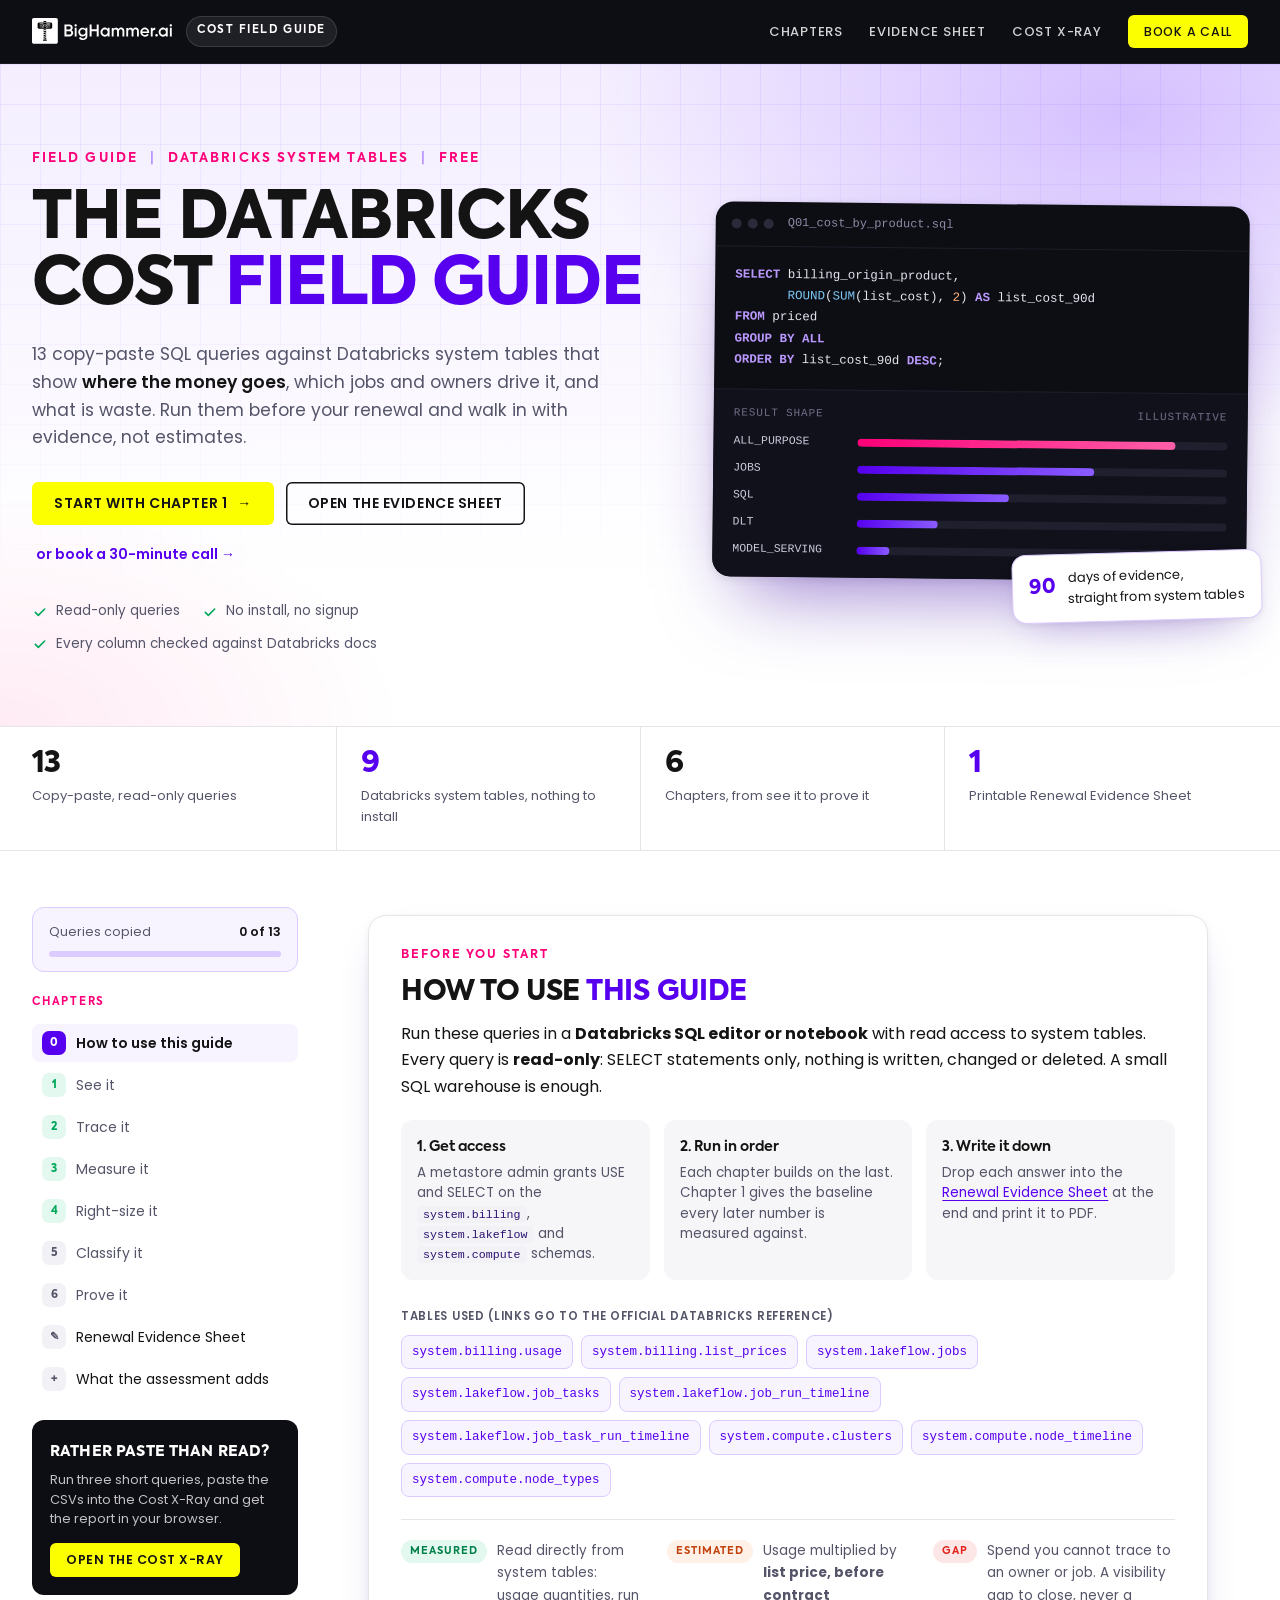
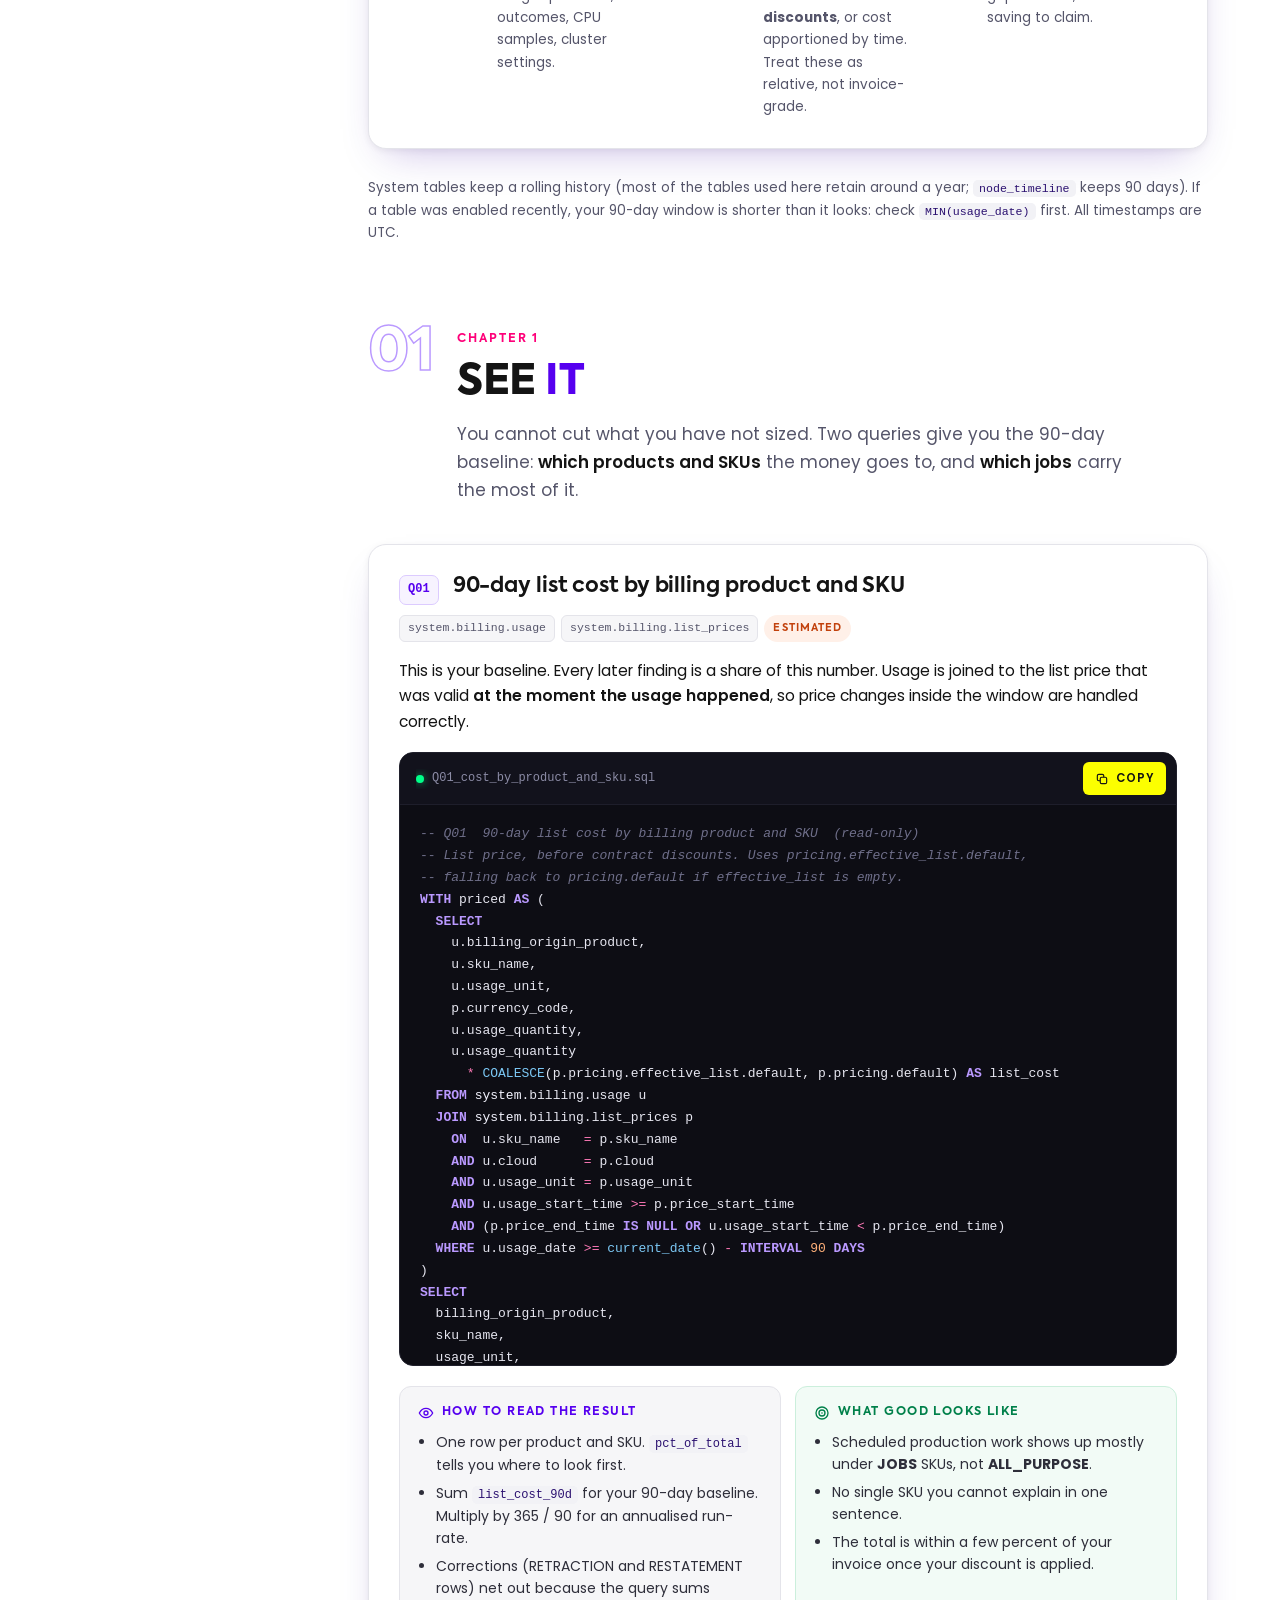
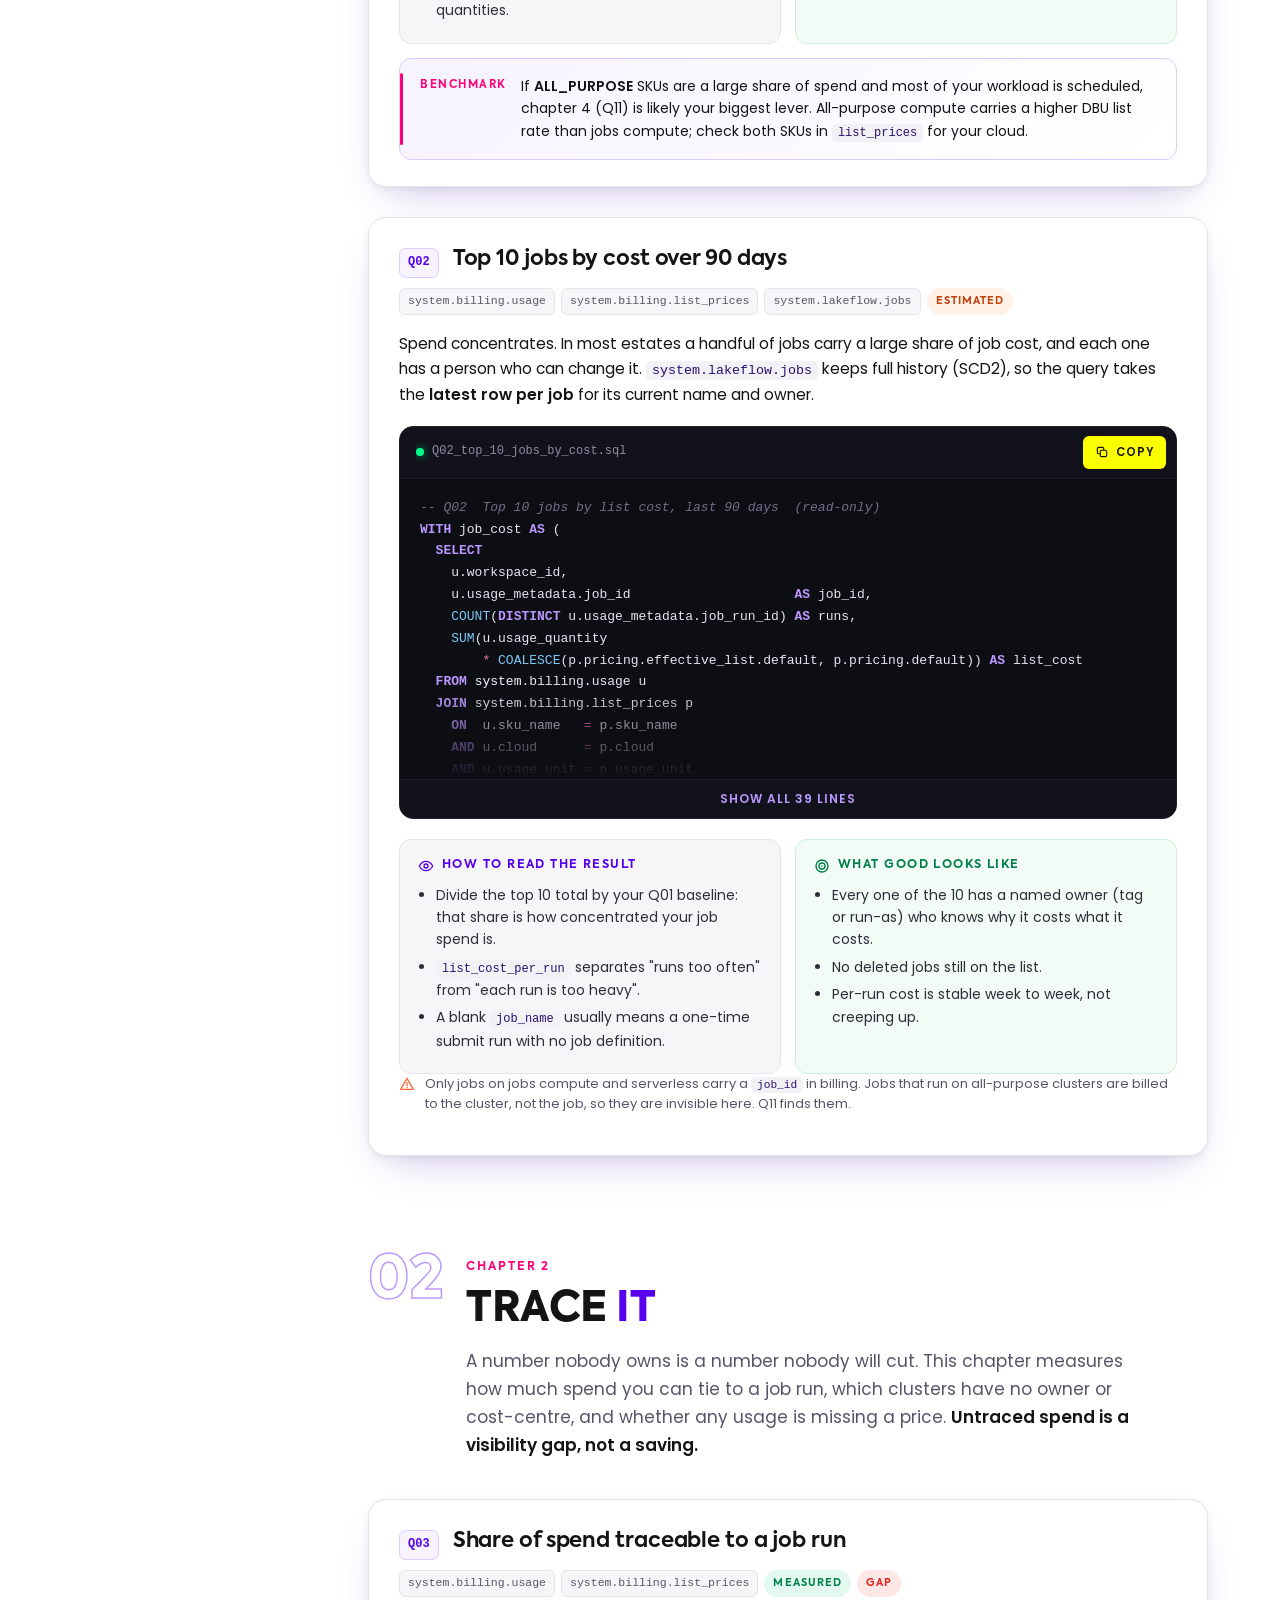
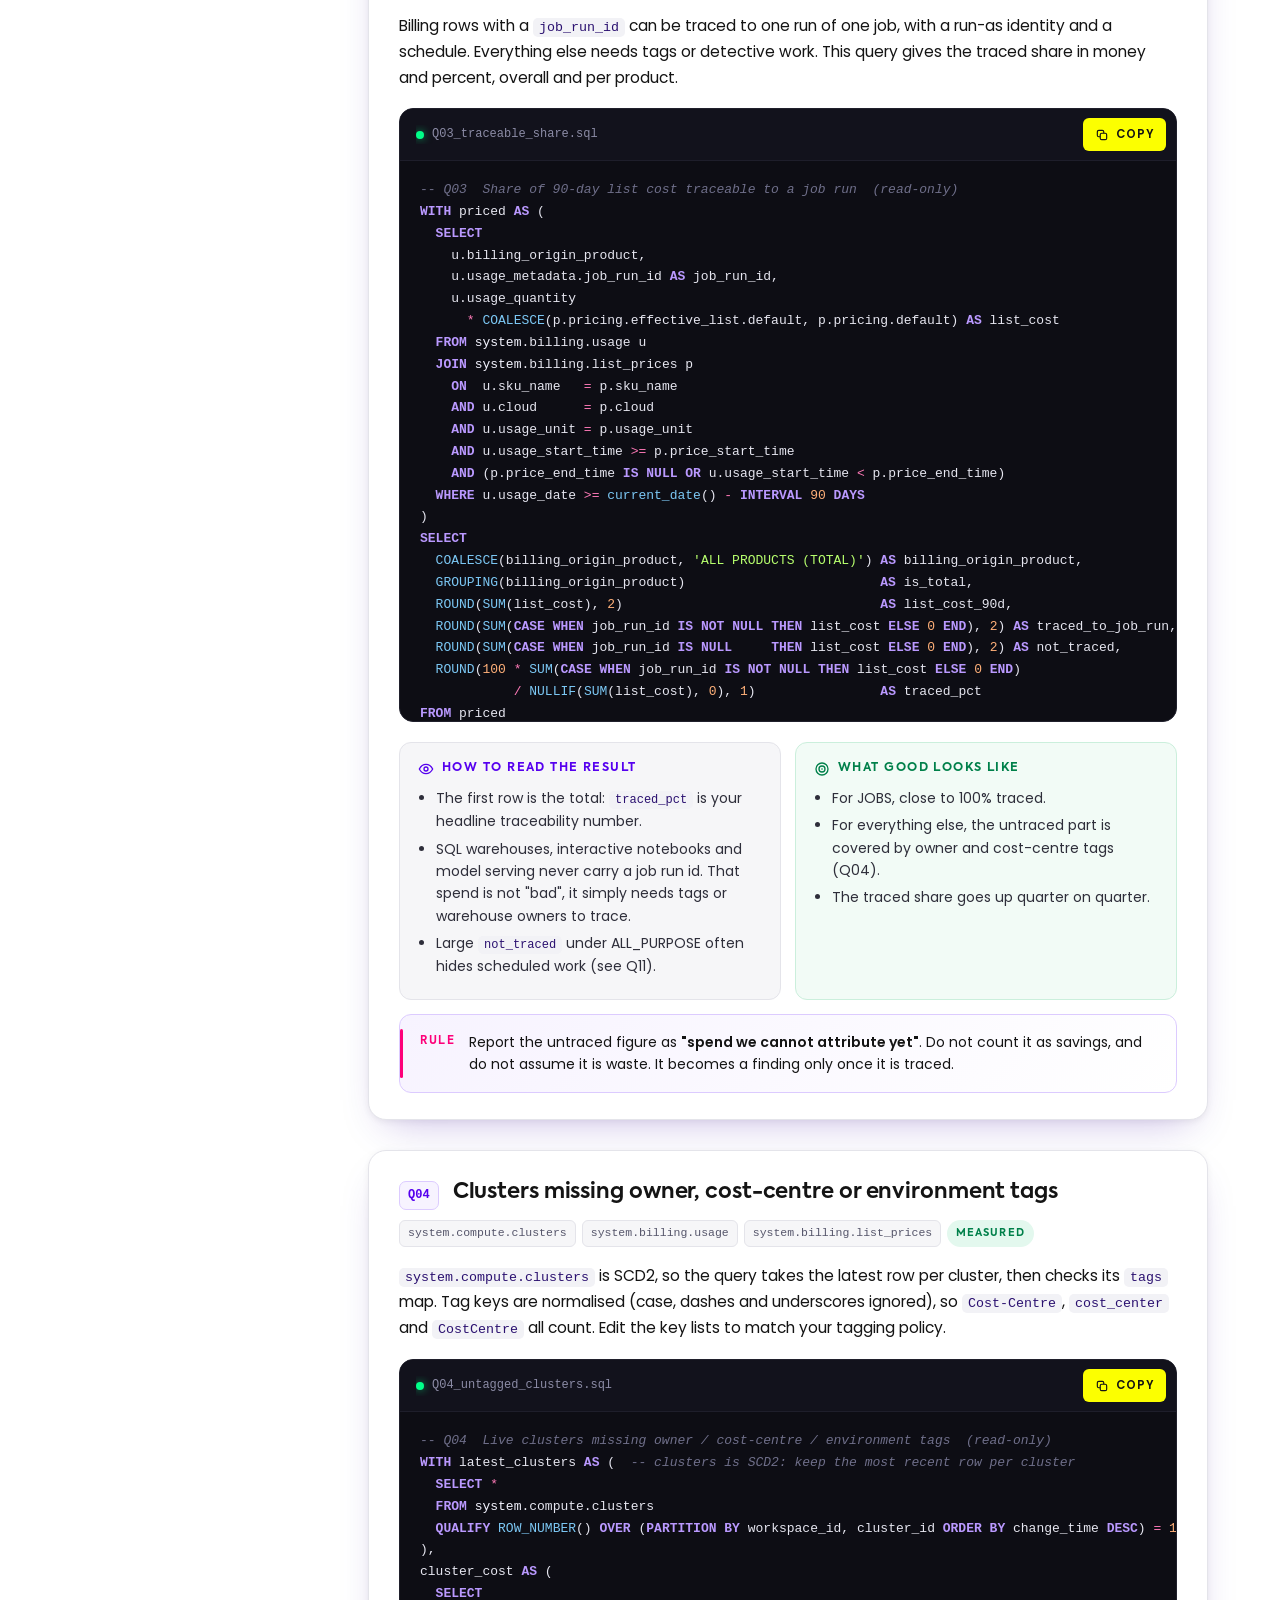
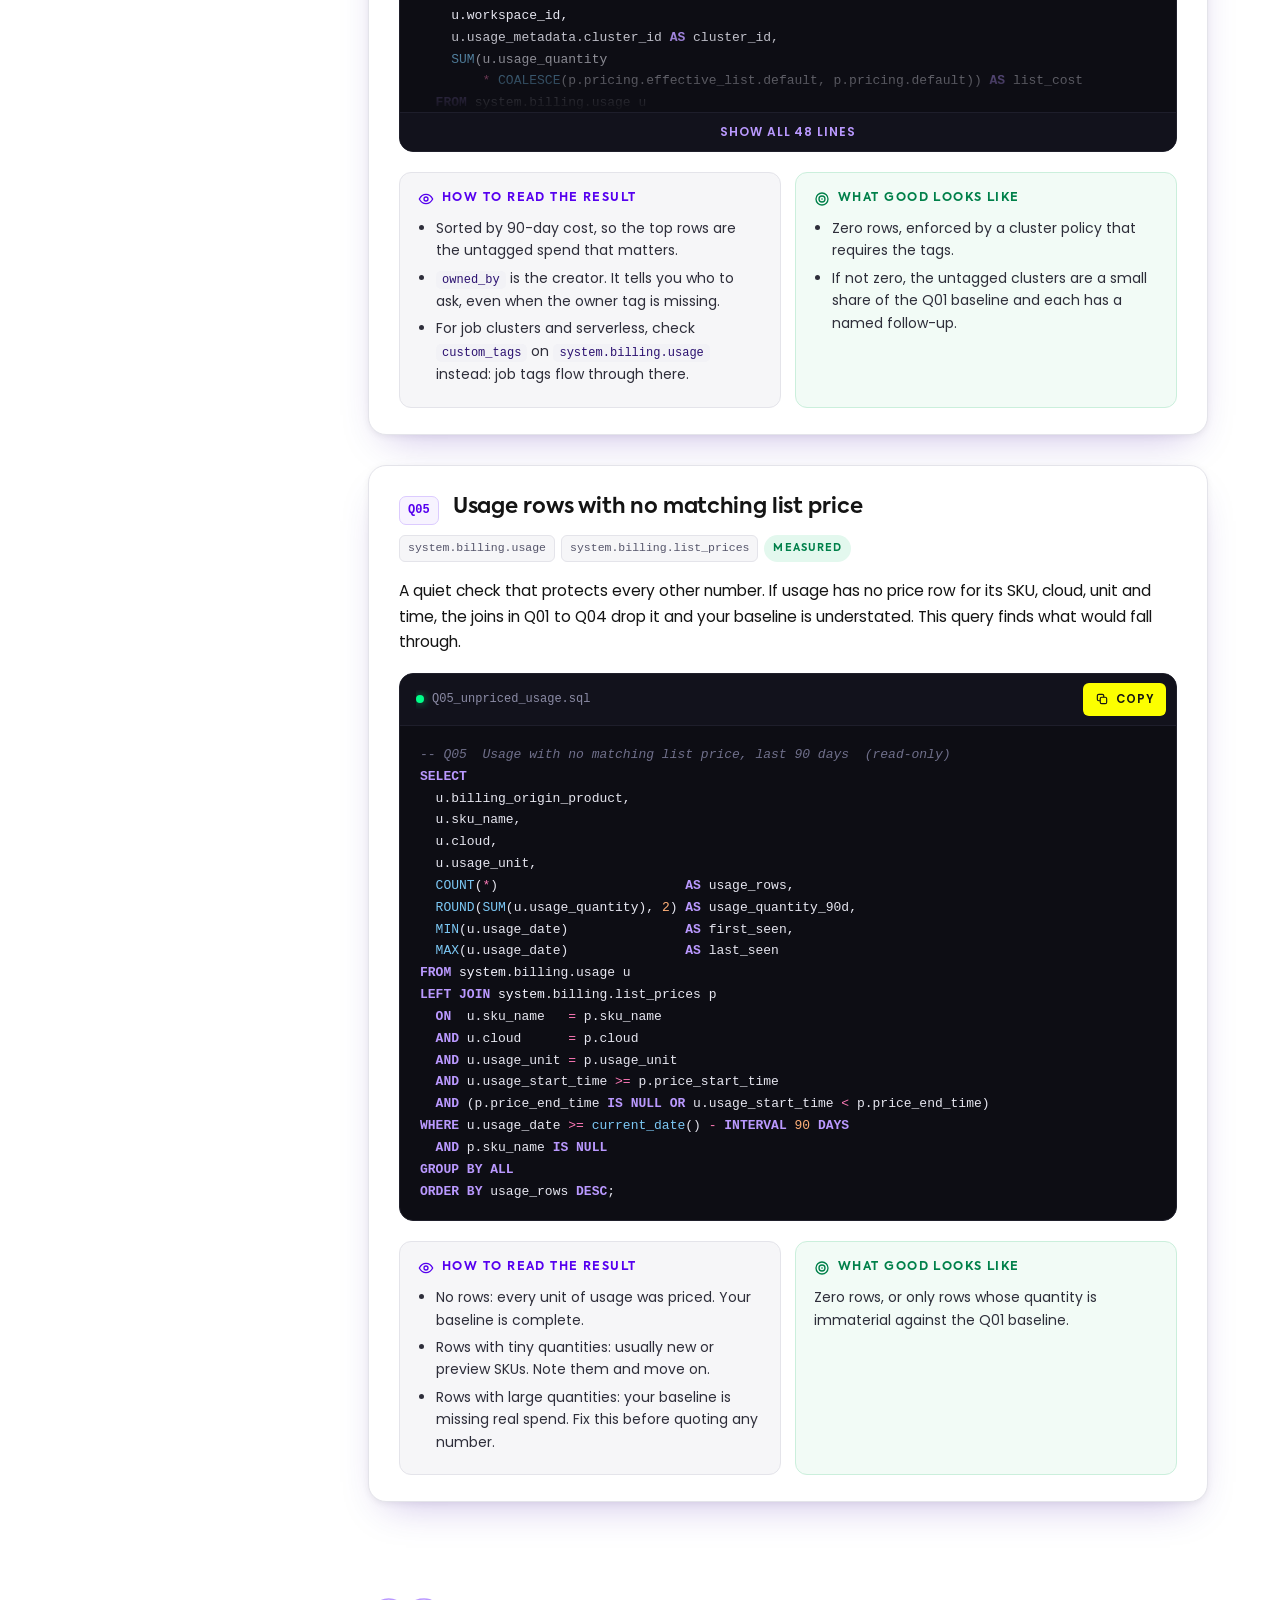
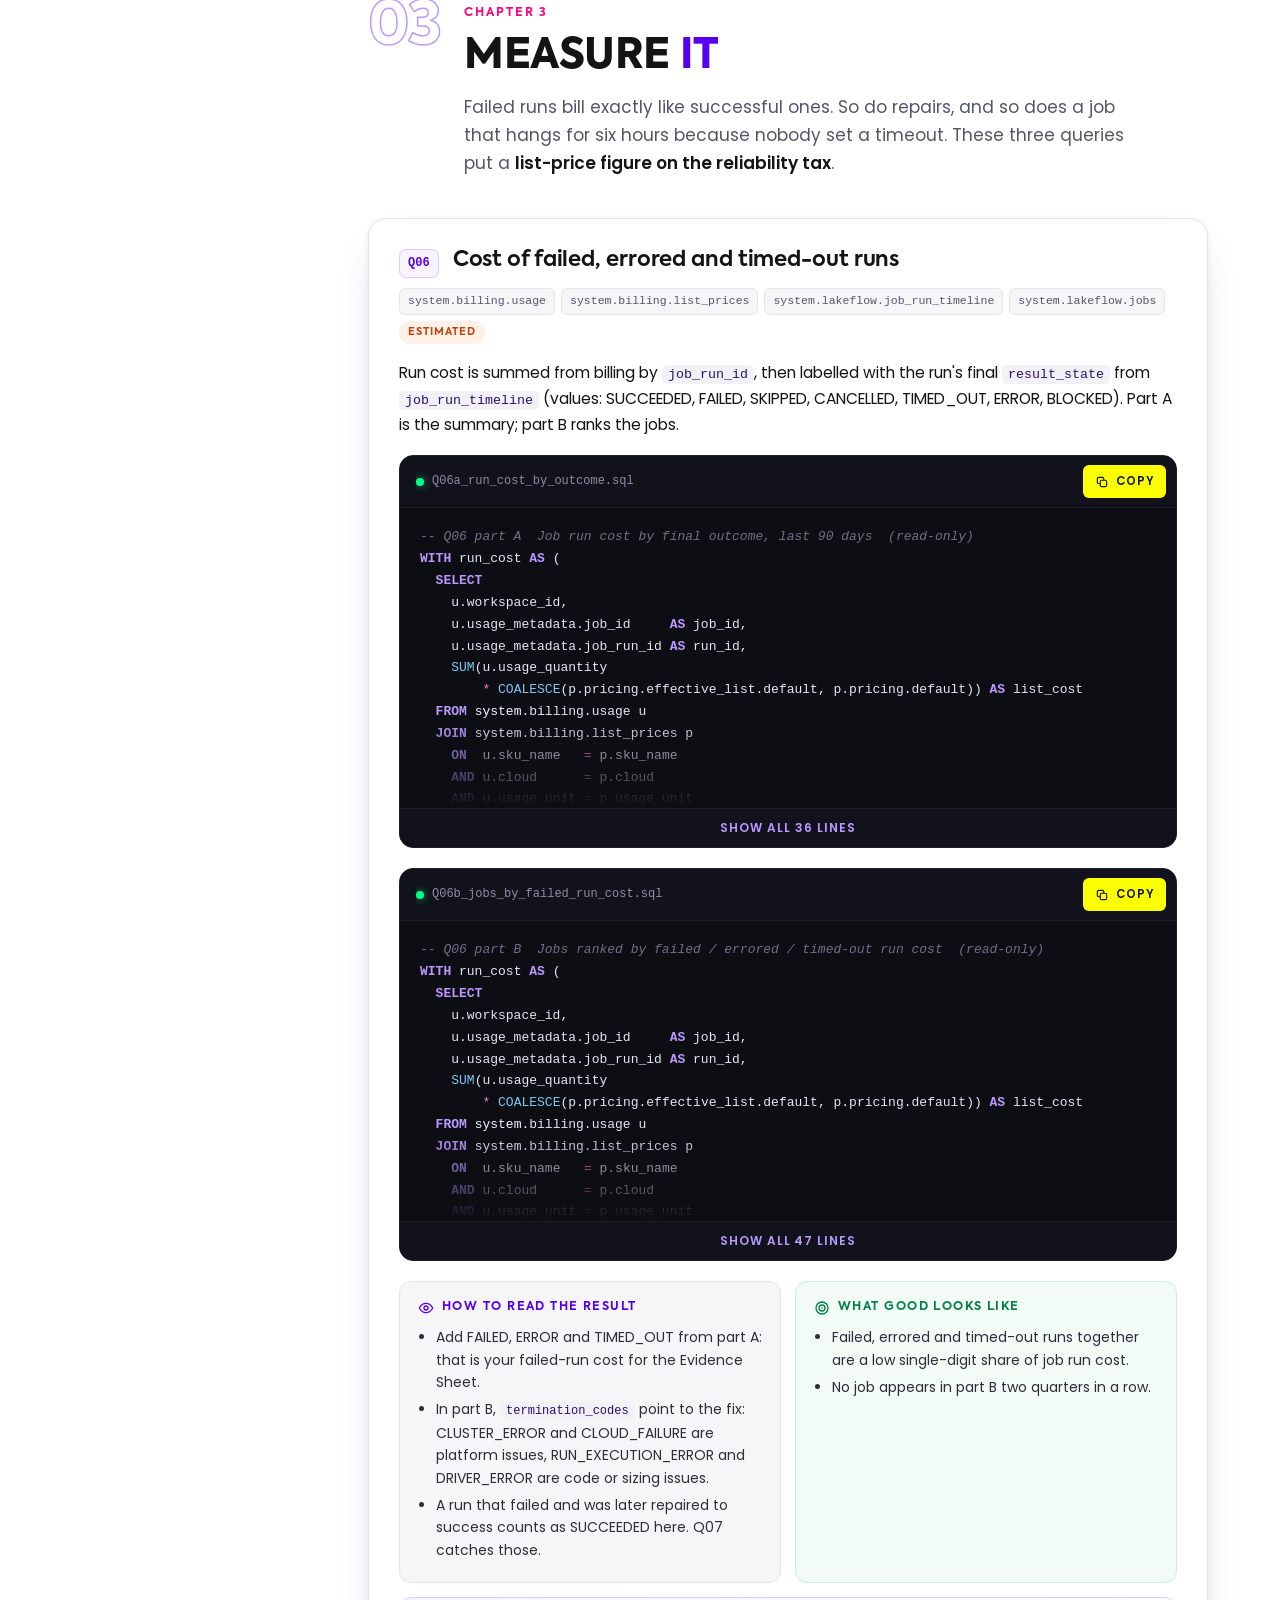
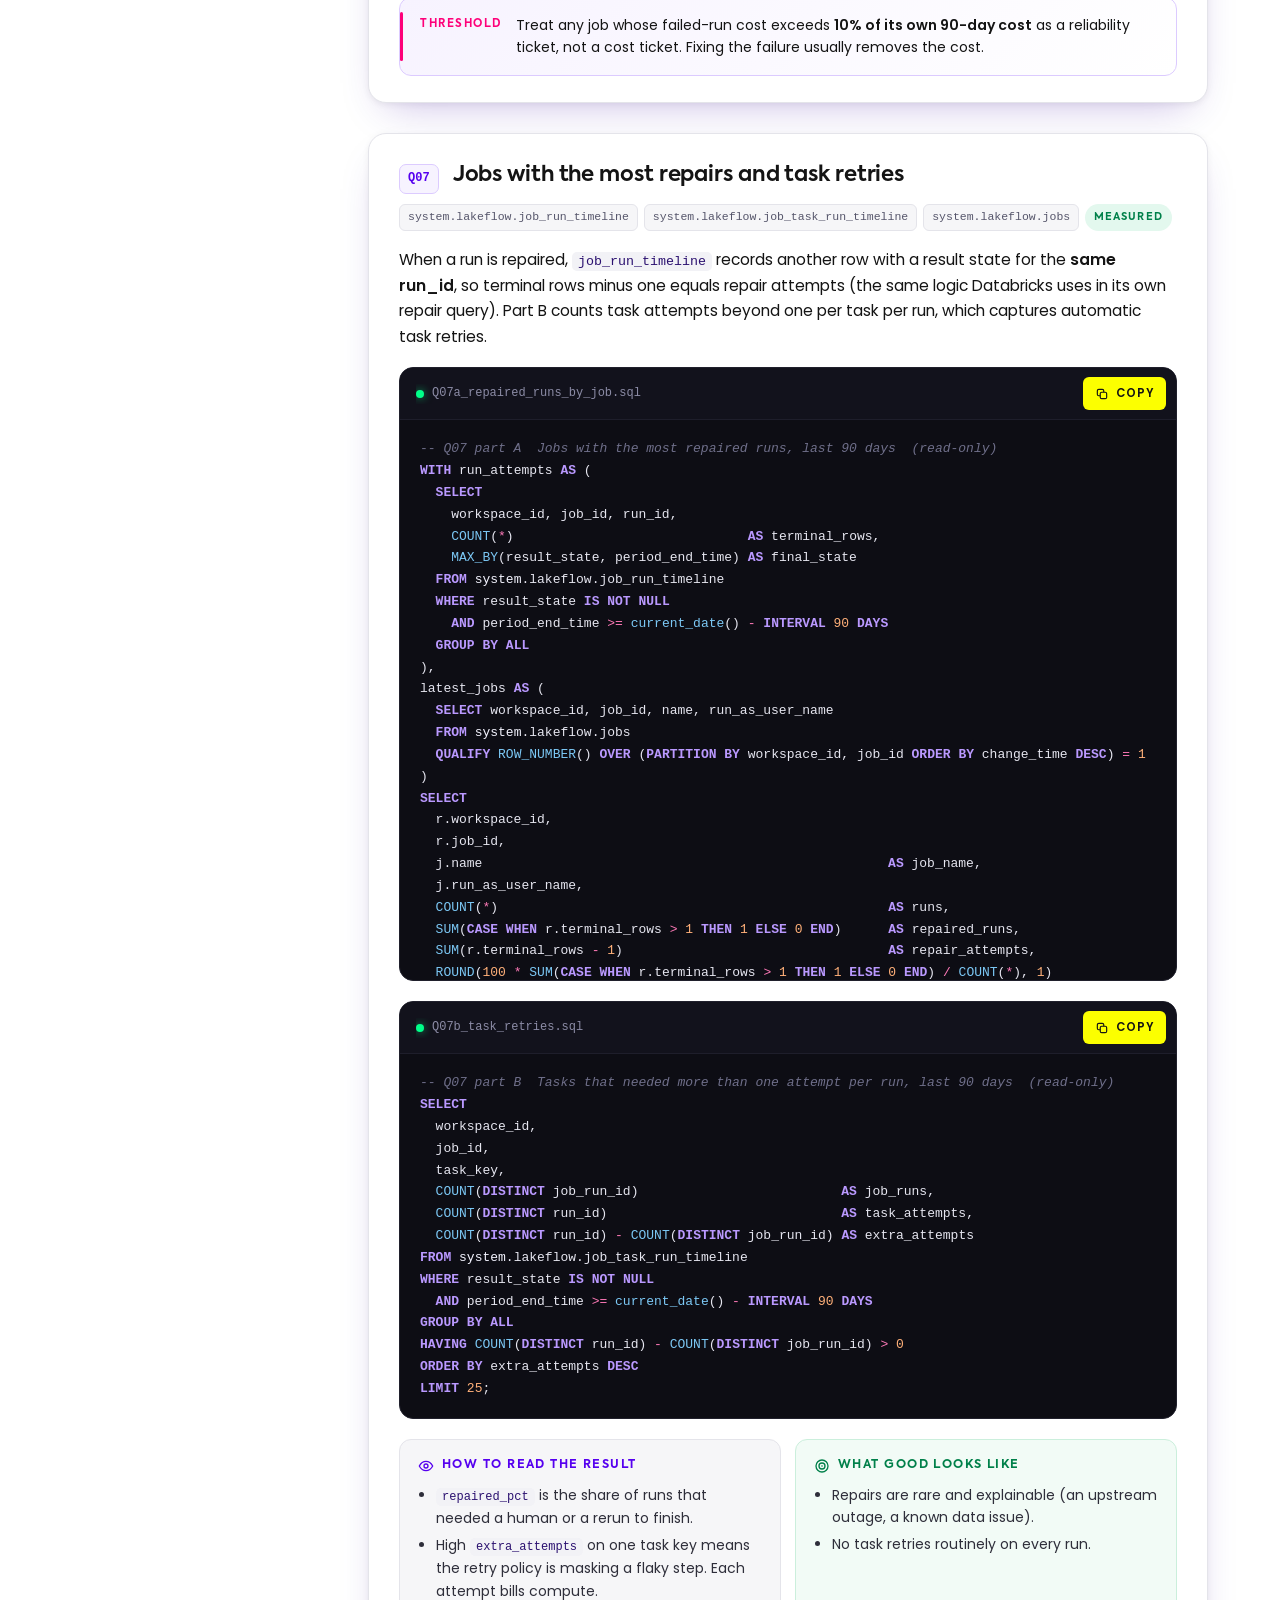
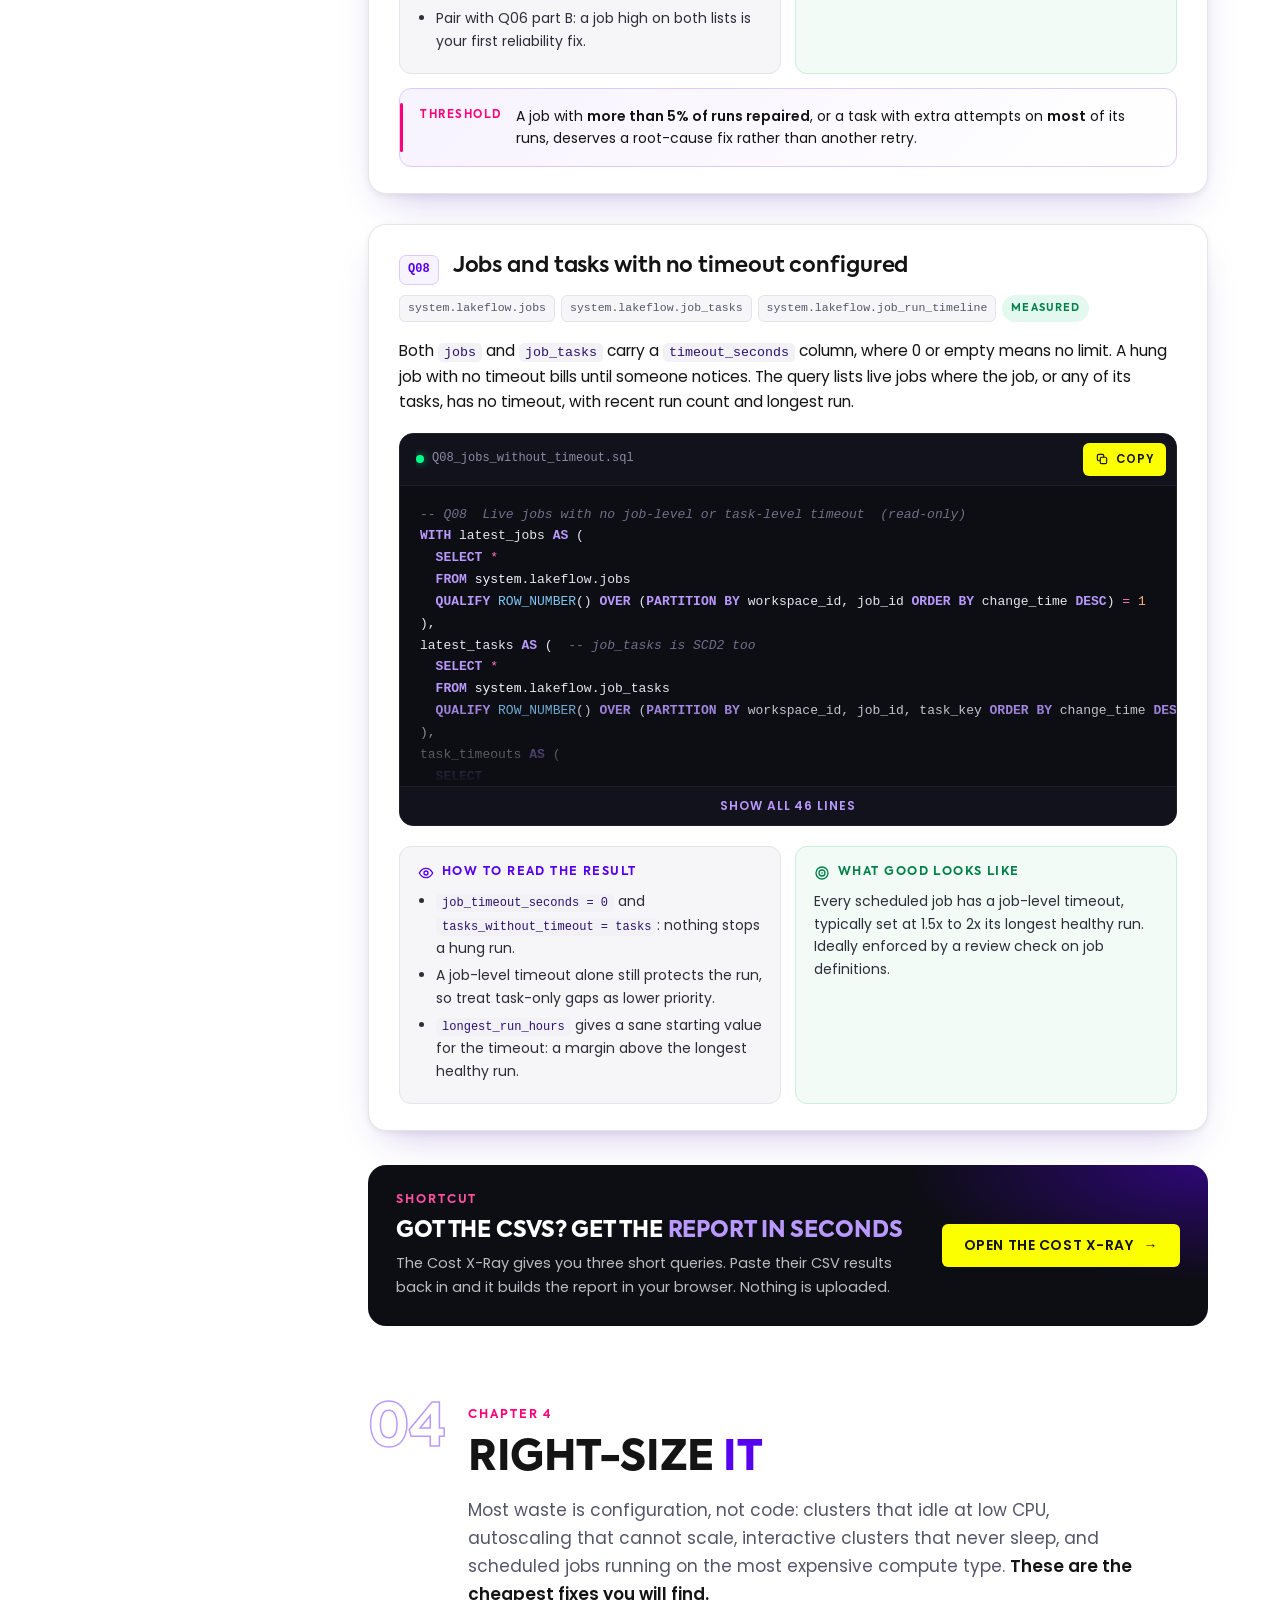
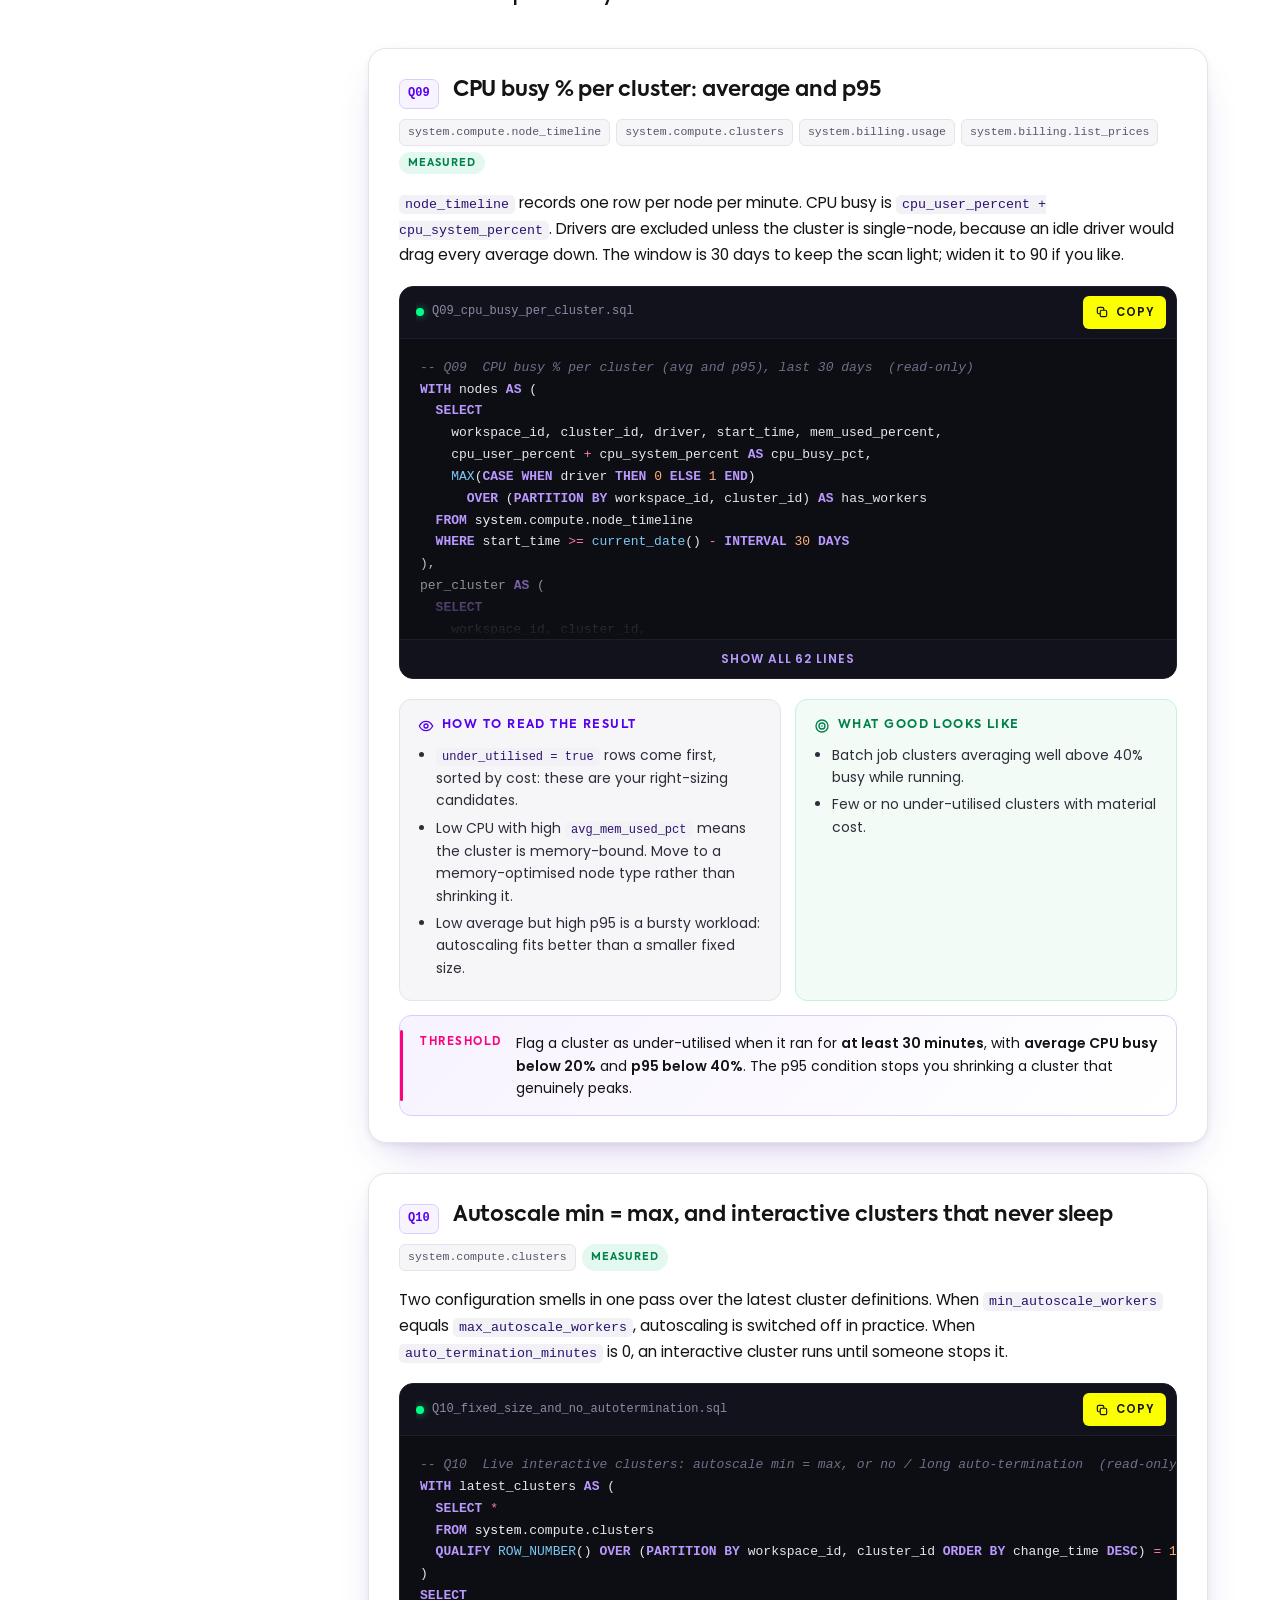
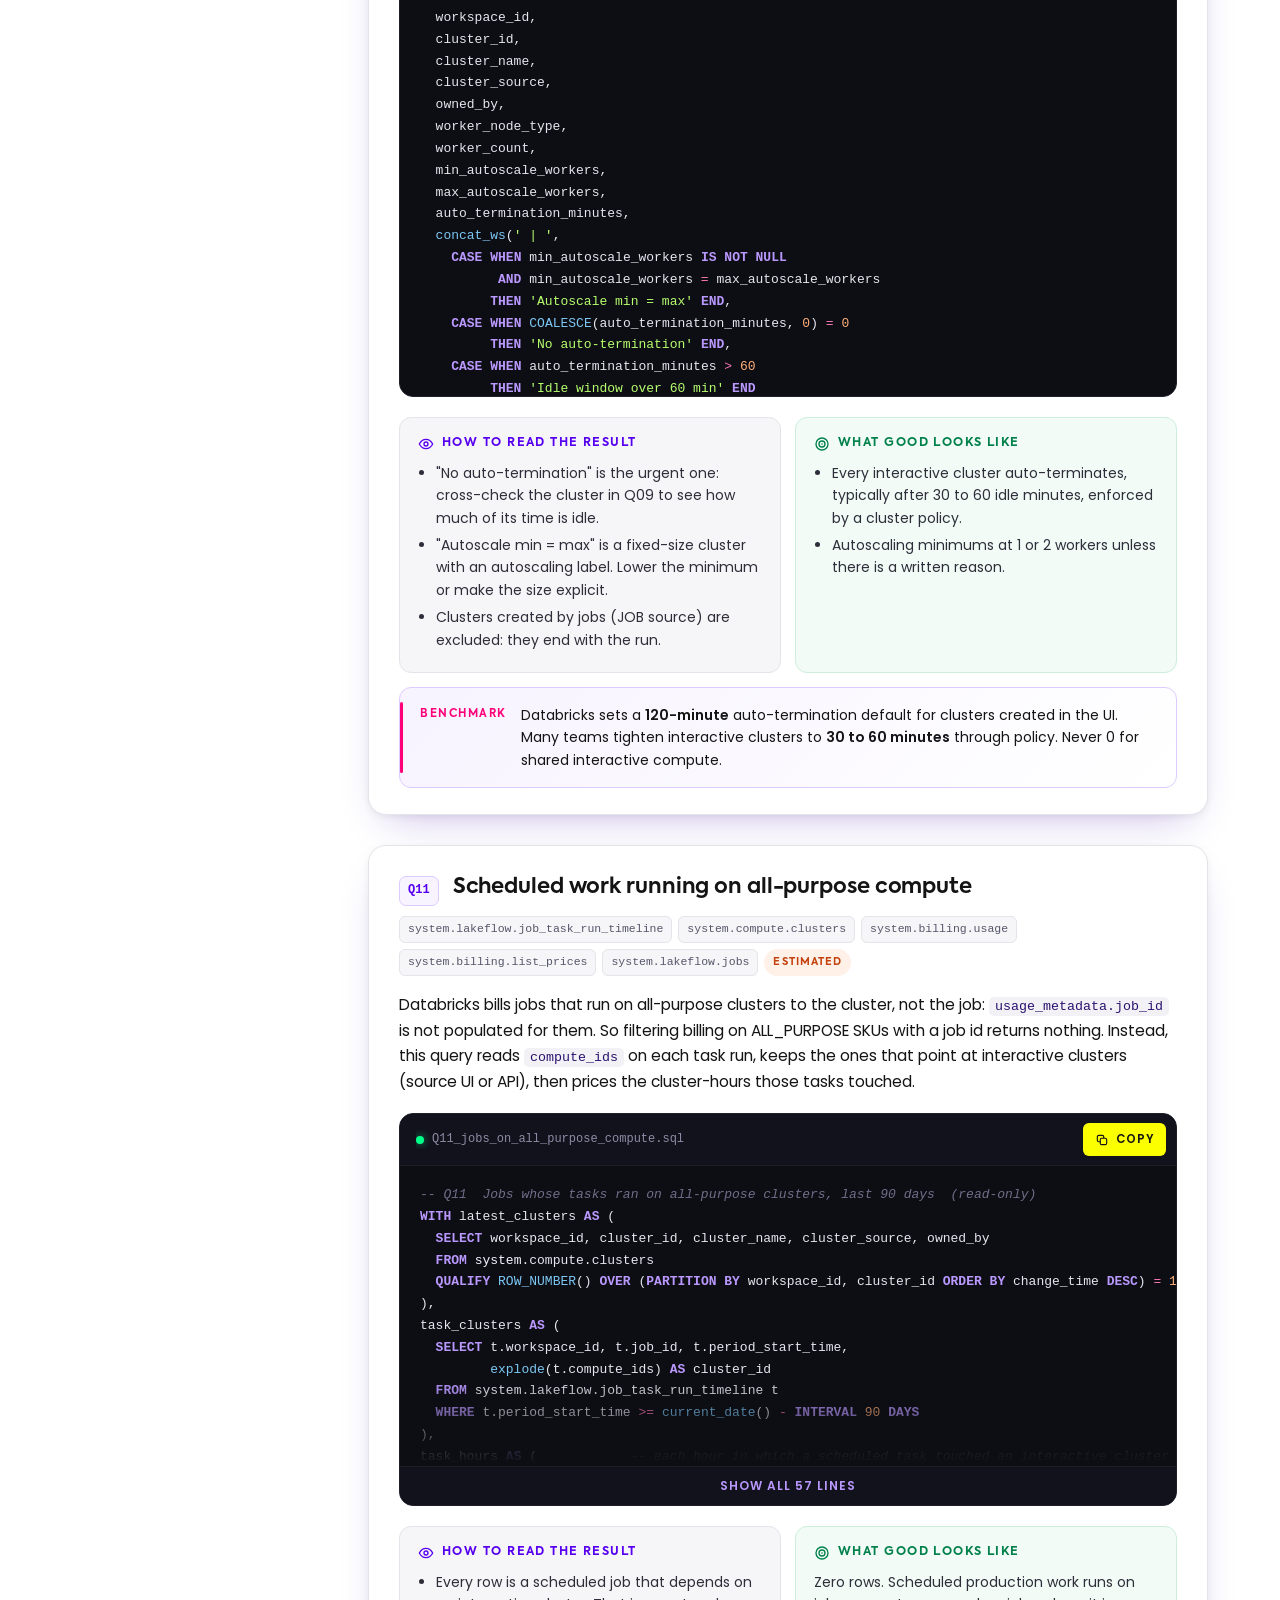
==== index.html @ bcd91b51 "The Databricks Cost Field Guide: initial release Co-Authored-By: Claude Opus 5.5 <noreply@anthropic." ====
<!doctype html>
<html lang="en-GB">
<head>
<meta charset="utf-8">
<meta name="viewport" content="width=device-width, initial-scale=1">
<title>The Databricks Cost Field Guide | Copy-paste system table SQL | BigHammer.ai</title>
<meta name="description" content="13 read-only SQL queries against Databricks system tables to see, trace, measure, right-size, classify and prove your Databricks spend before a renewal. Plus a printable Renewal Evidence Sheet.">
<link rel="canonical" href="https://adisuja.github.io/bighammer-cost-field-guide/">
<meta name="theme-color" content="#0D0D14">
<meta property="og:type" content="website">
<meta property="og:site_name" content="BigHammer.ai">
<meta property="og:title" content="The Databricks Cost Field Guide">
<meta property="og:description" content="13 copy-paste, read-only queries against Databricks system tables. See it, trace it, measure it, right-size it, classify it, prove it. Plus a printable Renewal Evidence Sheet.">
<meta property="og:url" content="https://adisuja.github.io/bighammer-cost-field-guide/">
<meta property="og:image" content="https://adisuja.github.io/bighammer-cost-field-guide/og.png">
<meta property="og:image:width" content="1200">
<meta property="og:image:height" content="630">
<meta property="og:image:alt" content="The Databricks Cost Field Guide by BigHammer.ai: 13 read-only system table queries">
<meta name="twitter:card" content="summary_large_image">
<meta name="twitter:title" content="The Databricks Cost Field Guide">
<meta name="twitter:description" content="13 copy-paste, read-only queries against Databricks system tables, plus a printable Renewal Evidence Sheet.">
<meta name="twitter:image" content="https://adisuja.github.io/bighammer-cost-field-guide/og.png">
<link rel="icon" href="favicon.svg" type="image/svg+xml">
<link rel="icon" href="favicon-32.png" sizes="32x32" type="image/png">
<link rel="apple-touch-icon" href="apple-touch-icon.png">
<link rel="preload" href="brand/fonts/axiforma-800.woff2" as="font" type="font/woff2" crossorigin>
<link rel="preload" href="brand/fonts/poppins-400.woff2" as="font" type="font/woff2" crossorigin>
<link rel="stylesheet" href="brand/brand.css">
<link rel="stylesheet" href="assets/site.css">
</head>
<body>
<a class="skip" href="#guide">Skip to the guide</a>

<svg width="0" height="0" style="position:absolute" aria-hidden="true">
  <symbol id="i-check" viewBox="0 0 24 24"><path fill="none" stroke="currentColor" stroke-width="2.4" stroke-linecap="round" stroke-linejoin="round" d="M5 12.5l4.5 4.5L19 7.5"/></symbol>
  <symbol id="i-copy" viewBox="0 0 24 24"><rect x="9" y="9" width="11" height="11" rx="2.5" fill="none" stroke="currentColor" stroke-width="2"/><path d="M15 9V6.5A2.5 2.5 0 0 0 12.5 4h-6A2.5 2.5 0 0 0 4 6.5v6A2.5 2.5 0 0 0 6.5 15H9" fill="none" stroke="currentColor" stroke-width="2"/></symbol>
  <symbol id="i-eye" viewBox="0 0 24 24"><path fill="none" stroke="currentColor" stroke-width="2" d="M2 12s3.6-7 10-7 10 7 10 7-3.6 7-10 7S2 12 2 12z"/><circle cx="12" cy="12" r="3" fill="none" stroke="currentColor" stroke-width="2"/></symbol>
  <symbol id="i-target" viewBox="0 0 24 24"><circle cx="12" cy="12" r="9" fill="none" stroke="currentColor" stroke-width="2"/><circle cx="12" cy="12" r="4.5" fill="none" stroke="currentColor" stroke-width="2"/><circle cx="12" cy="12" r="1.2" fill="currentColor"/></symbol>
  <symbol id="i-warn" viewBox="0 0 24 24"><path fill="none" stroke="currentColor" stroke-width="2" stroke-linejoin="round" d="M12 3.5l9.5 16.5h-19z"/><path d="M12 10v4.5" stroke="currentColor" stroke-width="2" stroke-linecap="round"/><circle cx="12" cy="17.2" r="1.1" fill="currentColor"/></symbol>
  <symbol id="i-lock" viewBox="0 0 24 24"><rect x="4.5" y="10.5" width="15" height="10" rx="2.5" fill="none" stroke="currentColor" stroke-width="2"/><path d="M8 10.5V7.5a4 4 0 0 1 8 0v3" fill="none" stroke="currentColor" stroke-width="2"/></symbol>
  <symbol id="i-plus" viewBox="0 0 24 24"><path d="M12 5v14M5 12h14" stroke="currentColor" stroke-width="2.4" stroke-linecap="round"/></symbol>
  <symbol id="i-chev" viewBox="0 0 24 24"><path d="M6 9l6 6 6-6" fill="none" stroke="currentColor" stroke-width="2.2" stroke-linecap="round" stroke-linejoin="round"/></symbol>
</svg>

<header class="topbar">
  <div class="wrap">
    <a class="brandmark" href="#top" aria-label="The Databricks Cost Field Guide, back to top">
      <img src="brand/bighammer-logo-light.svg" alt="BigHammer.ai" width="141" height="26">
      <span class="tag">Cost Field Guide</span>
    </a>
    <nav class="topnav" aria-label="Primary">
      <a href="#guide">Chapters</a>
      <a href="#evidence-sheet">Evidence Sheet</a>
      <a class="hide-md" href="https://adisuja.github.io/bighammer-cost-xray/?utm_source=cost-field-guide&amp;utm_medium=lead-magnet&amp;utm_campaign=dbx-webinar-nurture-2026&amp;utm_content=topbar-xray">Cost X-Ray</a>
      <a class="btn sm" href="https://bighammer.ai/book-demo/?utm_source=cost-field-guide&amp;utm_medium=lead-magnet&amp;utm_campaign=dbx-webinar-nurture-2026&amp;utm_content=topbar-cta">Book a call</a>
    </nav>
  </div>
  <div class="progress" aria-hidden="true"><span id="readbar"></span></div>
</header>

<main id="top">

<!-- ============ HERO ============ -->
<section class="hero">
  <div class="grid-bg" aria-hidden="true"></div>
  <div class="wrap">
    <div>
      <div class="eyebrow"><span class="m-hide">Field guide</span><span class="sep m-hide">|</span><span>Databricks system tables</span><span class="sep">|</span><span>Free</span></div>
      <h1>The Databricks Cost <em>Field Guide</em></h1>
      <p class="lede">13 copy-paste SQL queries against Databricks system tables that show <b>where the money goes</b>, which jobs and owners drive it, and what is waste. Run them before your renewal and walk in with evidence, not estimates.</p>
      <div class="ctas">
        <a class="btn" href="#ch-see">Start with chapter 1 <span class="arr" aria-hidden="true">&rarr;</span></a>
        <a class="btn ghost" href="#evidence-sheet">Open the Evidence Sheet</a>
        <a class="hero-link" href="https://bighammer.ai/book-demo/?utm_source=cost-field-guide&amp;utm_medium=lead-magnet&amp;utm_campaign=dbx-webinar-nurture-2026&amp;utm_content=hero-cta">or book a 30-minute call <span aria-hidden="true">&rarr;</span></a>
      </div>
      <div class="meta">
        <span><svg aria-hidden="true"><use href="#i-check"/></svg>Read-only queries</span>
        <span><svg aria-hidden="true"><use href="#i-check"/></svg>No install, no signup</span>
        <span><svg aria-hidden="true"><use href="#i-check"/></svg>Every column checked against Databricks docs</span>
      </div>
    </div>
    <div class="hero-visual" aria-hidden="true">
      <div class="hero-card">
        <div class="bar"><span class="dots"><i></i><i></i><i></i></span>Q01_cost_by_product.sql</div>
<pre><code class="sql hl">SELECT billing_origin_product,
       ROUND(SUM(list_cost), 2) AS list_cost_90d
FROM priced
GROUP BY ALL
ORDER BY list_cost_90d DESC;</code></pre>
        <div class="result">
          <div class="result-h"><span>Result shape</span><span>Illustrative</span></div>
          <div class="bars">
            <div class="row hot"><span>ALL_PURPOSE</span><span class="track"><i style="width:86%"></i></span></div>
            <div class="row"><span>JOBS</span><span class="track"><i style="width:64%"></i></span></div>
            <div class="row"><span>SQL</span><span class="track"><i style="width:41%"></i></span></div>
            <div class="row"><span>DLT</span><span class="track"><i style="width:22%"></i></span></div>
            <div class="row"><span>MODEL_SERVING</span><span class="track"><i style="width:9%"></i></span></div>
          </div>
        </div>
      </div>
      <div class="hero-float"><b>90</b><span>days of evidence,<br>straight from system tables</span></div>
    </div>
  </div>
</section>

<section class="stats" aria-label="What is in the guide">
  <div class="wrap">
    <div class="stat"><div class="num">13</div><p>Copy-paste, read-only queries</p></div>
    <div class="stat"><div class="num"><em>9</em></div><p>Databricks system tables, nothing to install</p></div>
    <div class="stat"><div class="num">6</div><p>Chapters, from see it to prove it</p></div>
    <div class="stat"><div class="num"><em>1</em></div><p>Printable Renewal Evidence Sheet</p></div>
  </div>
</section>

<!-- ============ GUIDE ============ -->
<div class="wrap doc" id="guide">

  <aside class="side" aria-label="Chapters">
    <div class="side-inner">
      <div class="side-progress">
        <div class="lbl"><span>Queries copied</span><b><span class="copied-count">0</span> of 13</b></div>
        <div class="meter"><i class="copied-meter"></i></div>
      </div>
      <h4>Chapters</h4>
      <ol class="toc" id="toc">
        <li><a href="#how-to-use" data-sec="how-to-use"><span class="n">0</span>How to use this guide</a></li>
        <li><a href="#ch-see" data-sec="ch-see"><span class="n">1</span>See it</a>
          <ul><li><a href="#q01" data-q="q01">Q01 Cost by product and SKU<span class="tick">&#10003;</span></a></li><li><a href="#q02" data-q="q02">Q02 Top 10 jobs<span class="tick">&#10003;</span></a></li></ul></li>
        <li><a href="#ch-trace" data-sec="ch-trace"><span class="n">2</span>Trace it</a>
          <ul><li><a href="#q03" data-q="q03">Q03 Traceable share<span class="tick">&#10003;</span></a></li><li><a href="#q04" data-q="q04">Q04 Untagged clusters<span class="tick">&#10003;</span></a></li><li><a href="#q05" data-q="q05">Q05 Unpriced usage<span class="tick">&#10003;</span></a></li></ul></li>
        <li><a href="#ch-measure" data-sec="ch-measure"><span class="n">3</span>Measure it</a>
          <ul><li><a href="#q06" data-q="q06">Q06 Failed run cost<span class="tick">&#10003;</span></a></li><li><a href="#q07" data-q="q07">Q07 Repairs and retries<span class="tick">&#10003;</span></a></li><li><a href="#q08" data-q="q08">Q08 Jobs with no timeout<span class="tick">&#10003;</span></a></li></ul></li>
        <li><a href="#ch-rightsize" data-sec="ch-rightsize"><span class="n">4</span>Right-size it</a>
          <ul><li><a href="#q09" data-q="q09">Q09 CPU busy %<span class="tick">&#10003;</span></a></li><li><a href="#q10" data-q="q10">Q10 Fixed size, never sleeps<span class="tick">&#10003;</span></a></li><li><a href="#q11" data-q="q11">Q11 Jobs on all-purpose<span class="tick">&#10003;</span></a></li></ul></li>
        <li><a href="#ch-classify" data-sec="ch-classify"><span class="n">5</span>Classify it</a>
          <ul><li><a href="#q12" data-q="q12">Q12 Complexity worksheet<span class="tick">&#10003;</span></a></li><li><a href="#scorer" data-q="scorer">Keep or move scorer</a></li></ul></li>
        <li><a href="#ch-prove" data-sec="ch-prove"><span class="n">6</span>Prove it</a>
          <ul><li><a href="#q13" data-q="q13">Q13 Parity checklist<span class="tick">&#10003;</span></a></li></ul></li>
        <li class="extra"><a href="#evidence-sheet" data-sec="evidence-sheet"><span class="n">&#9998;</span>Renewal Evidence Sheet</a></li>
        <li class="extra"><a href="#full-assessment" data-sec="full-assessment"><span class="n">+</span>What the assessment adds</a></li>
      </ol>
      <div class="side-cta">
        <strong>Rather paste than read?</strong>
        <p>Run three short queries, paste the CSVs into the Cost X-Ray and get the report in your browser.</p>
        <a class="btn sm" href="https://adisuja.github.io/bighammer-cost-xray/?utm_source=cost-field-guide&amp;utm_medium=lead-magnet&amp;utm_campaign=dbx-webinar-nurture-2026&amp;utm_content=side-cta">Open the Cost X-Ray</a>
      </div>
    </div>
  </aside>

  <div class="content">

    <div class="mbar" id="mbar">
      <button class="mbar-btn" type="button" aria-expanded="false" aria-controls="mbar-menu">
        <span class="n" id="mbar-n">0</span><span class="t" id="mbar-t">How to use this guide</span><span class="c"><span class="copied-count">0</span>/13 copied</span>
        <svg aria-hidden="true"><use href="#i-chev"/></svg>
      </button>
      <div class="meter"><i class="copied-meter"></i></div>
      <nav class="mbar-menu" id="mbar-menu" aria-label="Chapters"></nav>
    </div>

    <!-- ===== 0. HOW TO USE ===== -->
    <section id="how-to-use" class="chapter" style="padding-top:8px" data-title="How to use this guide" data-n="0">
      <div class="card intro-card">
        <span class="kicker">Before you start</span>
        <h2>How to use <em>this guide</em></h2>
        <p>Run these queries in a <b>Databricks SQL editor or notebook</b> with read access to system tables. Every query is <b>read-only</b>: SELECT statements only, nothing is written, changed or deleted. A small SQL warehouse is enough.</p>
        <div class="intro-grid">
          <div><b>1. Get access</b><span>A metastore admin grants USE and SELECT on the <code class="i">system.billing</code>, <code class="i">system.lakeflow</code> and <code class="i">system.compute</code> schemas.</span></div>
          <div><b>2. Run in order</b><span>Each chapter builds on the last. Chapter 1 gives the baseline every later number is measured against.</span></div>
          <div><b>3. Write it down</b><span>Drop each answer into the <a href="#evidence-sheet">Renewal Evidence Sheet</a> at the end and print it to PDF.</span></div>
        </div>
        <span class="flabel">Tables used (links go to the official Databricks reference)</span>
        <div class="tables-list">
          <a href="https://docs.databricks.com/aws/en/admin/system-tables/billing" rel="noopener" target="_blank">system.billing.usage</a>
          <a href="https://docs.databricks.com/aws/en/admin/system-tables/pricing" rel="noopener" target="_blank">system.billing.list_prices</a>
          <a href="https://docs.databricks.com/aws/en/admin/system-tables/jobs" rel="noopener" target="_blank">system.lakeflow.jobs</a>
          <a href="https://docs.databricks.com/aws/en/admin/system-tables/jobs" rel="noopener" target="_blank">system.lakeflow.job_tasks</a>
          <a href="https://docs.databricks.com/aws/en/admin/system-tables/jobs" rel="noopener" target="_blank">system.lakeflow.job_run_timeline</a>
          <a href="https://docs.databricks.com/aws/en/admin/system-tables/jobs" rel="noopener" target="_blank">system.lakeflow.job_task_run_timeline</a>
          <a href="https://docs.databricks.com/aws/en/admin/system-tables/compute" rel="noopener" target="_blank">system.compute.clusters</a>
          <a href="https://docs.databricks.com/aws/en/admin/system-tables/compute" rel="noopener" target="_blank">system.compute.node_timeline</a>
          <a href="https://docs.databricks.com/aws/en/admin/system-tables/compute" rel="noopener" target="_blank">system.compute.node_types</a>
        </div>
        <div class="legend">
          <div><span class="chip measured">Measured</span><span>Read directly from system tables: usage quantities, run outcomes, CPU samples, cluster settings.</span></div>
          <div><span class="chip estimated">Estimated</span><span>Usage multiplied by <b>list price, before contract discounts</b>, or cost apportioned by time. Treat these as relative, not invoice-grade.</span></div>
          <div><span class="chip waste">Gap</span><span>Spend you cannot trace to an owner or job. A visibility gap to close, never a saving to claim.</span></div>
        </div>
      </div>
      <p class="note">System tables keep a rolling history (most of the tables used here retain around a year; <code class="i">node_timeline</code> keeps 90 days). If a table was enabled recently, your 90-day window is shorter than it looks: check <code class="i">MIN(usage_date)</code> first. All timestamps are UTC.</p>
    </section>

    <!-- ===== 1. SEE IT ===== -->
    <section id="ch-see" class="chapter" data-title="See it" data-n="1">
      <div class="chapter-head">
        <div class="ch-num" aria-hidden="true">01</div>
        <div>
          <span class="kicker">Chapter 1</span>
          <h2>See <em>it</em></h2>
          <p class="why">You cannot cut what you have not sized. Two queries give you the 90-day baseline: <b>which products and SKUs</b> the money goes to, and <b>which jobs</b> carry the most of it.</p>
        </div>
      </div>

      <article class="q" id="q01" data-q="q01">
        <div class="q-head"><span class="q-id">Q01</span><h3>90-day list cost by billing product and SKU</h3></div>
        <div class="q-tables"><code>system.billing.usage</code><code>system.billing.list_prices</code><span class="chip estimated">Estimated</span></div>
        <p class="q-why">This is your baseline. Every later finding is a share of this number. Usage is joined to the list price that was valid <b>at the moment the usage happened</b>, so price changes inside the window are handled correctly.</p>
<pre><code class="sql" data-file="Q01_cost_by_product_and_sku.sql">-- Q01  90-day list cost by billing product and SKU  (read-only)
-- List price, before contract discounts. Uses pricing.effective_list.default,
-- falling back to pricing.default if effective_list is empty.
WITH priced AS (
  SELECT
    u.billing_origin_product,
    u.sku_name,
    u.usage_unit,
    p.currency_code,
    u.usage_quantity,
    u.usage_quantity
      * COALESCE(p.pricing.effective_list.default, p.pricing.default) AS list_cost
  FROM system.billing.usage u
  JOIN system.billing.list_prices p
    ON  u.sku_name   = p.sku_name
    AND u.cloud      = p.cloud
    AND u.usage_unit = p.usage_unit
    AND u.usage_start_time &gt;= p.price_start_time
    AND (p.price_end_time IS NULL OR u.usage_start_time &lt; p.price_end_time)
  WHERE u.usage_date &gt;= current_date() - INTERVAL 90 DAYS
)
SELECT
  billing_origin_product,
  sku_name,
  usage_unit,
  currency_code,
  ROUND(SUM(usage_quantity), 2)                                AS usage_quantity_90d,
  ROUND(SUM(list_cost), 2)                                     AS list_cost_90d,
  ROUND(100 * SUM(list_cost) / SUM(SUM(list_cost)) OVER (), 1) AS pct_of_total
FROM priced
GROUP BY ALL
HAVING SUM(usage_quantity) &lt;&gt; 0
ORDER BY list_cost_90d DESC;</code></pre>
        <div class="rg">
          <div class="read"><h4><svg aria-hidden="true"><use href="#i-eye"/></svg>How to read the result</h4>
            <ul><li>One row per product and SKU. <code class="i">pct_of_total</code> tells you where to look first.</li><li>Sum <code class="i">list_cost_90d</code> for your 90-day baseline. Multiply by 365 / 90 for an annualised run-rate.</li><li>Corrections (RETRACTION and RESTATEMENT rows) net out because the query sums quantities.</li></ul></div>
          <div class="good"><h4><svg aria-hidden="true"><use href="#i-target"/></svg>What good looks like</h4>
            <ul><li>Scheduled production work shows up mostly under <b>JOBS</b> SKUs, not <b>ALL_PURPOSE</b>.</li><li>No single SKU you cannot explain in one sentence.</li><li>The total is within a few percent of your invoice once your discount is applied.</li></ul></div>
        </div>
        <div class="bench"><span class="lbl">Benchmark</span><p>If <b>ALL_PURPOSE</b> SKUs are a large share of spend and most of your workload is scheduled, chapter 4 (Q11) is likely your biggest lever. All-purpose compute carries a higher DBU list rate than jobs compute; check both SKUs in <code class="i">list_prices</code> for your cloud.</p></div>
      </article>

      <article class="q" id="q02" data-q="q02">
        <div class="q-head"><span class="q-id">Q02</span><h3>Top 10 jobs by cost over 90 days</h3></div>
        <div class="q-tables"><code>system.billing.usage</code><code>system.billing.list_prices</code><code>system.lakeflow.jobs</code><span class="chip estimated">Estimated</span></div>
        <p class="q-why">Spend concentrates. In most estates a handful of jobs carry a large share of job cost, and each one has a person who can change it. <code class="i">system.lakeflow.jobs</code> keeps full history (SCD2), so the query takes the <b>latest row per job</b> for its current name and owner.</p>
<pre><code class="sql" data-file="Q02_top_10_jobs_by_cost.sql">-- Q02  Top 10 jobs by list cost, last 90 days  (read-only)
WITH job_cost AS (
  SELECT
    u.workspace_id,
    u.usage_metadata.job_id                     AS job_id,
    COUNT(DISTINCT u.usage_metadata.job_run_id) AS runs,
    SUM(u.usage_quantity
        * COALESCE(p.pricing.effective_list.default, p.pricing.default)) AS list_cost
  FROM system.billing.usage u
  JOIN system.billing.list_prices p
    ON  u.sku_name   = p.sku_name
    AND u.cloud      = p.cloud
    AND u.usage_unit = p.usage_unit
    AND u.usage_start_time &gt;= p.price_start_time
    AND (p.price_end_time IS NULL OR u.usage_start_time &lt; p.price_end_time)
  WHERE u.usage_date &gt;= current_date() - INTERVAL 90 DAYS
    AND u.usage_metadata.job_id IS NOT NULL
  GROUP BY ALL
),
latest_jobs AS (           -- jobs is SCD2: keep the most recent row per job
  SELECT workspace_id, job_id, name, run_as_user_name, creator_user_name, tags, delete_time
  FROM system.lakeflow.jobs
  QUALIFY ROW_NUMBER() OVER (PARTITION BY workspace_id, job_id ORDER BY change_time DESC) = 1
)
SELECT
  c.workspace_id,
  c.job_id,
  j.name                                    AS job_name,
  j.run_as_user_name,
  j.creator_user_name,
  j.tags['owner']                           AS owner_tag,
  j.delete_time IS NOT NULL                 AS job_deleted,
  c.runs,
  ROUND(c.list_cost, 2)                     AS list_cost_90d,
  ROUND(c.list_cost / NULLIF(c.runs, 0), 2) AS list_cost_per_run
FROM job_cost c
LEFT JOIN latest_jobs j USING (workspace_id, job_id)
ORDER BY c.list_cost DESC
LIMIT 10;</code></pre>
        <div class="rg">
          <div class="read"><h4><svg aria-hidden="true"><use href="#i-eye"/></svg>How to read the result</h4>
            <ul><li>Divide the top 10 total by your Q01 baseline: that share is how concentrated your job spend is.</li><li><code class="i">list_cost_per_run</code> separates "runs too often" from "each run is too heavy".</li><li>A blank <code class="i">job_name</code> usually means a one-time submit run with no job definition.</li></ul></div>
          <div class="good"><h4><svg aria-hidden="true"><use href="#i-target"/></svg>What good looks like</h4>
            <ul><li>Every one of the 10 has a named owner (tag or run-as) who knows why it costs what it costs.</li><li>No deleted jobs still on the list.</li><li>Per-run cost is stable week to week, not creeping up.</li></ul></div>
        </div>
        <p class="caveat"><svg aria-hidden="true"><use href="#i-warn"/></svg><span>Only jobs on jobs compute and serverless carry a <code class="i">job_id</code> in billing. Jobs that run on all-purpose clusters are billed to the cluster, not the job, so they are invisible here. Q11 finds them.</span></p>
      </article>
    </section>

    <!-- ===== 2. TRACE IT ===== -->
    <section id="ch-trace" class="chapter" data-title="Trace it" data-n="2">
      <div class="chapter-head">
        <div class="ch-num" aria-hidden="true">02</div>
        <div>
          <span class="kicker">Chapter 2</span>
          <h2>Trace <em>it</em></h2>
          <p class="why">A number nobody owns is a number nobody will cut. This chapter measures how much spend you can tie to a job run, which clusters have no owner or cost-centre, and whether any usage is missing a price. <b>Untraced spend is a visibility gap, not a saving.</b></p>
        </div>
      </div>

      <article class="q" id="q03" data-q="q03">
        <div class="q-head"><span class="q-id">Q03</span><h3>Share of spend traceable to a job run</h3></div>
        <div class="q-tables"><code>system.billing.usage</code><code>system.billing.list_prices</code><span class="chip measured">Measured</span><span class="chip waste">Gap</span></div>
        <p class="q-why">Billing rows with a <code class="i">job_run_id</code> can be traced to one run of one job, with a run-as identity and a schedule. Everything else needs tags or detective work. This query gives the traced share in money and percent, overall and per product.</p>
<pre><code class="sql" data-file="Q03_traceable_share.sql">-- Q03  Share of 90-day list cost traceable to a job run  (read-only)
WITH priced AS (
  SELECT
    u.billing_origin_product,
    u.usage_metadata.job_run_id AS job_run_id,
    u.usage_quantity
      * COALESCE(p.pricing.effective_list.default, p.pricing.default) AS list_cost
  FROM system.billing.usage u
  JOIN system.billing.list_prices p
    ON  u.sku_name   = p.sku_name
    AND u.cloud      = p.cloud
    AND u.usage_unit = p.usage_unit
    AND u.usage_start_time &gt;= p.price_start_time
    AND (p.price_end_time IS NULL OR u.usage_start_time &lt; p.price_end_time)
  WHERE u.usage_date &gt;= current_date() - INTERVAL 90 DAYS
)
SELECT
  COALESCE(billing_origin_product, 'ALL PRODUCTS (TOTAL)') AS billing_origin_product,
  GROUPING(billing_origin_product)                         AS is_total,
  ROUND(SUM(list_cost), 2)                                 AS list_cost_90d,
  ROUND(SUM(CASE WHEN job_run_id IS NOT NULL THEN list_cost ELSE 0 END), 2) AS traced_to_job_run,
  ROUND(SUM(CASE WHEN job_run_id IS NULL     THEN list_cost ELSE 0 END), 2) AS not_traced,
  ROUND(100 * SUM(CASE WHEN job_run_id IS NOT NULL THEN list_cost ELSE 0 END)
            / NULLIF(SUM(list_cost), 0), 1)                AS traced_pct
FROM priced
GROUP BY ROLLUP (billing_origin_product)
ORDER BY is_total DESC, list_cost_90d DESC;</code></pre>
        <div class="rg">
          <div class="read"><h4><svg aria-hidden="true"><use href="#i-eye"/></svg>How to read the result</h4>
            <ul><li>The first row is the total: <code class="i">traced_pct</code> is your headline traceability number.</li><li>SQL warehouses, interactive notebooks and model serving never carry a job run id. That spend is not "bad", it simply needs tags or warehouse owners to trace.</li><li>Large <code class="i">not_traced</code> under ALL_PURPOSE often hides scheduled work (see Q11).</li></ul></div>
          <div class="good"><h4><svg aria-hidden="true"><use href="#i-target"/></svg>What good looks like</h4>
            <ul><li>For JOBS, close to 100% traced.</li><li>For everything else, the untraced part is covered by owner and cost-centre tags (Q04).</li><li>The traced share goes up quarter on quarter.</li></ul></div>
        </div>
        <div class="bench"><span class="lbl">Rule</span><p>Report the untraced figure as <b>"spend we cannot attribute yet"</b>. Do not count it as savings, and do not assume it is waste. It becomes a finding only once it is traced.</p></div>
      </article>

      <article class="q" id="q04" data-q="q04">
        <div class="q-head"><span class="q-id">Q04</span><h3>Clusters missing owner, cost-centre or environment tags</h3></div>
        <div class="q-tables"><code>system.compute.clusters</code><code>system.billing.usage</code><code>system.billing.list_prices</code><span class="chip measured">Measured</span></div>
        <p class="q-why"><code class="i">system.compute.clusters</code> is SCD2, so the query takes the latest row per cluster, then checks its <code class="i">tags</code> map. Tag keys are normalised (case, dashes and underscores ignored), so <code class="i">Cost-Centre</code>, <code class="i">cost_center</code> and <code class="i">CostCentre</code> all count. Edit the key lists to match your tagging policy.</p>
<pre><code class="sql" data-file="Q04_untagged_clusters.sql">-- Q04  Live clusters missing owner / cost-centre / environment tags  (read-only)
WITH latest_clusters AS (  -- clusters is SCD2: keep the most recent row per cluster
  SELECT *
  FROM system.compute.clusters
  QUALIFY ROW_NUMBER() OVER (PARTITION BY workspace_id, cluster_id ORDER BY change_time DESC) = 1
),
cluster_cost AS (
  SELECT
    u.workspace_id,
    u.usage_metadata.cluster_id AS cluster_id,
    SUM(u.usage_quantity
        * COALESCE(p.pricing.effective_list.default, p.pricing.default)) AS list_cost
  FROM system.billing.usage u
  JOIN system.billing.list_prices p
    ON  u.sku_name   = p.sku_name
    AND u.cloud      = p.cloud
    AND u.usage_unit = p.usage_unit
    AND u.usage_start_time &gt;= p.price_start_time
    AND (p.price_end_time IS NULL OR u.usage_start_time &lt; p.price_end_time)
  WHERE u.usage_date &gt;= current_date() - INTERVAL 90 DAYS
    AND u.usage_metadata.cluster_id IS NOT NULL
  GROUP BY ALL
),
tag_check AS (
  SELECT
    c.workspace_id, c.cluster_id, c.cluster_name, c.owned_by, c.cluster_source,
    transform(COALESCE(map_keys(c.tags), array()),
              k -&gt; lower(regexp_replace(k, '[^A-Za-z]', ''))) AS keys_norm
  FROM latest_clusters c
  WHERE c.delete_time IS NULL
    AND c.cluster_source IN ('UI', 'API')   -- remove to include job clusters
)
SELECT
  t.workspace_id,
  t.cluster_id,
  t.cluster_name,
  t.owned_by,
  t.cluster_source,
  NOT array_contains(t.keys_norm, 'owner')                            AS missing_owner,
  NOT arrays_overlap(t.keys_norm, array('costcentre', 'costcenter'))  AS missing_cost_centre,
  NOT arrays_overlap(t.keys_norm, array('environment', 'env'))        AS missing_environment,
  ROUND(COALESCE(cc.list_cost, 0), 2)                                 AS list_cost_90d
FROM tag_check t
LEFT JOIN cluster_cost cc USING (workspace_id, cluster_id)
WHERE NOT array_contains(t.keys_norm, 'owner')
   OR NOT arrays_overlap(t.keys_norm, array('costcentre', 'costcenter'))
   OR NOT arrays_overlap(t.keys_norm, array('environment', 'env'))
ORDER BY list_cost_90d DESC;</code></pre>
        <div class="rg">
          <div class="read"><h4><svg aria-hidden="true"><use href="#i-eye"/></svg>How to read the result</h4>
            <ul><li>Sorted by 90-day cost, so the top rows are the untagged spend that matters.</li><li><code class="i">owned_by</code> is the creator. It tells you who to ask, even when the owner tag is missing.</li><li>For job clusters and serverless, check <code class="i">custom_tags</code> on <code class="i">system.billing.usage</code> instead: job tags flow through there.</li></ul></div>
          <div class="good"><h4><svg aria-hidden="true"><use href="#i-target"/></svg>What good looks like</h4>
            <ul><li>Zero rows, enforced by a cluster policy that requires the tags.</li><li>If not zero, the untagged clusters are a small share of the Q01 baseline and each has a named follow-up.</li></ul></div>
        </div>
      </article>

      <article class="q" id="q05" data-q="q05">
        <div class="q-head"><span class="q-id">Q05</span><h3>Usage rows with no matching list price</h3></div>
        <div class="q-tables"><code>system.billing.usage</code><code>system.billing.list_prices</code><span class="chip measured">Measured</span></div>
        <p class="q-why">A quiet check that protects every other number. If usage has no price row for its SKU, cloud, unit and time, the joins in Q01 to Q04 drop it and your baseline is understated. This query finds what would fall through.</p>
<pre><code class="sql" data-file="Q05_unpriced_usage.sql">-- Q05  Usage with no matching list price, last 90 days  (read-only)
SELECT
  u.billing_origin_product,
  u.sku_name,
  u.cloud,
  u.usage_unit,
  COUNT(*)                        AS usage_rows,
  ROUND(SUM(u.usage_quantity), 2) AS usage_quantity_90d,
  MIN(u.usage_date)               AS first_seen,
  MAX(u.usage_date)               AS last_seen
FROM system.billing.usage u
LEFT JOIN system.billing.list_prices p
  ON  u.sku_name   = p.sku_name
  AND u.cloud      = p.cloud
  AND u.usage_unit = p.usage_unit
  AND u.usage_start_time &gt;= p.price_start_time
  AND (p.price_end_time IS NULL OR u.usage_start_time &lt; p.price_end_time)
WHERE u.usage_date &gt;= current_date() - INTERVAL 90 DAYS
  AND p.sku_name IS NULL
GROUP BY ALL
ORDER BY usage_rows DESC;</code></pre>
        <div class="rg">
          <div class="read"><h4><svg aria-hidden="true"><use href="#i-eye"/></svg>How to read the result</h4>
            <ul><li>No rows: every unit of usage was priced. Your baseline is complete.</li><li>Rows with tiny quantities: usually new or preview SKUs. Note them and move on.</li><li>Rows with large quantities: your baseline is missing real spend. Fix this before quoting any number.</li></ul></div>
          <div class="good"><h4><svg aria-hidden="true"><use href="#i-target"/></svg>What good looks like</h4>
            <p>Zero rows, or only rows whose quantity is immaterial against the Q01 baseline.</p></div>
        </div>
      </article>
    </section>

    <!-- ===== 3. MEASURE IT ===== -->
    <section id="ch-measure" class="chapter" data-title="Measure it" data-n="3">
      <div class="chapter-head">
        <div class="ch-num" aria-hidden="true">03</div>
        <div>
          <span class="kicker">Chapter 3</span>
          <h2>Measure <em>it</em></h2>
          <p class="why">Failed runs bill exactly like successful ones. So do repairs, and so does a job that hangs for six hours because nobody set a timeout. These three queries put a <b>list-price figure on the reliability tax</b>.</p>
        </div>
      </div>

      <article class="q" id="q06" data-q="q06">
        <div class="q-head"><span class="q-id">Q06</span><h3>Cost of failed, errored and timed-out runs</h3></div>
        <div class="q-tables"><code>system.billing.usage</code><code>system.billing.list_prices</code><code>system.lakeflow.job_run_timeline</code><code>system.lakeflow.jobs</code><span class="chip estimated">Estimated</span></div>
        <p class="q-why">Run cost is summed from billing by <code class="i">job_run_id</code>, then labelled with the run's final <code class="i">result_state</code> from <code class="i">job_run_timeline</code> (values: SUCCEEDED, FAILED, SKIPPED, CANCELLED, TIMED_OUT, ERROR, BLOCKED). Part A is the summary; part B ranks the jobs.</p>
<pre><code class="sql" data-file="Q06a_run_cost_by_outcome.sql">-- Q06 part A  Job run cost by final outcome, last 90 days  (read-only)
WITH run_cost AS (
  SELECT
    u.workspace_id,
    u.usage_metadata.job_id     AS job_id,
    u.usage_metadata.job_run_id AS run_id,
    SUM(u.usage_quantity
        * COALESCE(p.pricing.effective_list.default, p.pricing.default)) AS list_cost
  FROM system.billing.usage u
  JOIN system.billing.list_prices p
    ON  u.sku_name   = p.sku_name
    AND u.cloud      = p.cloud
    AND u.usage_unit = p.usage_unit
    AND u.usage_start_time &gt;= p.price_start_time
    AND (p.price_end_time IS NULL OR u.usage_start_time &lt; p.price_end_time)
  WHERE u.usage_date &gt;= current_date() - INTERVAL 90 DAYS
    AND u.usage_metadata.job_run_id IS NOT NULL
  GROUP BY ALL
),
run_outcome AS (           -- result_state is only set on the row that ends a run
  SELECT workspace_id, job_id, run_id, result_state, termination_code
  FROM system.lakeflow.job_run_timeline
  WHERE result_state IS NOT NULL
    AND period_end_time &gt;= current_date() - INTERVAL 97 DAYS
  QUALIFY ROW_NUMBER() OVER (PARTITION BY workspace_id, job_id, run_id
                             ORDER BY period_end_time DESC) = 1
)
SELECT
  o.result_state,
  COUNT(*)                                                       AS runs,
  ROUND(SUM(c.list_cost), 2)                                     AS list_cost_90d,
  ROUND(100 * SUM(c.list_cost) / SUM(SUM(c.list_cost)) OVER (), 1) AS pct_of_job_run_cost
FROM run_cost c
JOIN run_outcome o USING (workspace_id, job_id, run_id)
GROUP BY ALL
ORDER BY list_cost_90d DESC;</code></pre>
<pre><code class="sql" data-file="Q06b_jobs_by_failed_run_cost.sql">-- Q06 part B  Jobs ranked by failed / errored / timed-out run cost  (read-only)
WITH run_cost AS (
  SELECT
    u.workspace_id,
    u.usage_metadata.job_id     AS job_id,
    u.usage_metadata.job_run_id AS run_id,
    SUM(u.usage_quantity
        * COALESCE(p.pricing.effective_list.default, p.pricing.default)) AS list_cost
  FROM system.billing.usage u
  JOIN system.billing.list_prices p
    ON  u.sku_name   = p.sku_name
    AND u.cloud      = p.cloud
    AND u.usage_unit = p.usage_unit
    AND u.usage_start_time &gt;= p.price_start_time
    AND (p.price_end_time IS NULL OR u.usage_start_time &lt; p.price_end_time)
  WHERE u.usage_date &gt;= current_date() - INTERVAL 90 DAYS
    AND u.usage_metadata.job_run_id IS NOT NULL
  GROUP BY ALL
),
run_outcome AS (
  SELECT workspace_id, job_id, run_id, result_state, termination_code
  FROM system.lakeflow.job_run_timeline
  WHERE result_state IS NOT NULL
    AND period_end_time &gt;= current_date() - INTERVAL 97 DAYS
  QUALIFY ROW_NUMBER() OVER (PARTITION BY workspace_id, job_id, run_id
                             ORDER BY period_end_time DESC) = 1
),
latest_jobs AS (
  SELECT workspace_id, job_id, name, run_as_user_name
  FROM system.lakeflow.jobs
  QUALIFY ROW_NUMBER() OVER (PARTITION BY workspace_id, job_id ORDER BY change_time DESC) = 1
)
SELECT
  c.workspace_id,
  c.job_id,
  j.name                                         AS job_name,
  j.run_as_user_name,
  COUNT(*)                                       AS failed_runs,
  ROUND(SUM(c.list_cost), 2)                     AS failed_run_list_cost_90d,
  concat_ws(', ', collect_set(o.termination_code)) AS termination_codes
FROM run_cost c
JOIN run_outcome o USING (workspace_id, job_id, run_id)
LEFT JOIN latest_jobs j USING (workspace_id, job_id)
WHERE o.result_state IN ('FAILED', 'ERROR', 'TIMED_OUT')
GROUP BY ALL
ORDER BY failed_run_list_cost_90d DESC
LIMIT 20;</code></pre>
        <div class="rg">
          <div class="read"><h4><svg aria-hidden="true"><use href="#i-eye"/></svg>How to read the result</h4>
            <ul><li>Add FAILED, ERROR and TIMED_OUT from part A: that is your failed-run cost for the Evidence Sheet.</li><li>In part B, <code class="i">termination_codes</code> point to the fix: CLUSTER_ERROR and CLOUD_FAILURE are platform issues, RUN_EXECUTION_ERROR and DRIVER_ERROR are code or sizing issues.</li><li>A run that failed and was later repaired to success counts as SUCCEEDED here. Q07 catches those.</li></ul></div>
          <div class="good"><h4><svg aria-hidden="true"><use href="#i-target"/></svg>What good looks like</h4>
            <ul><li>Failed, errored and timed-out runs together are a low single-digit share of job run cost.</li><li>No job appears in part B two quarters in a row.</li></ul></div>
        </div>
        <div class="bench"><span class="lbl">Threshold</span><p>Treat any job whose failed-run cost exceeds <b>10% of its own 90-day cost</b> as a reliability ticket, not a cost ticket. Fixing the failure usually removes the cost.</p></div>
      </article>

      <article class="q" id="q07" data-q="q07">
        <div class="q-head"><span class="q-id">Q07</span><h3>Jobs with the most repairs and task retries</h3></div>
        <div class="q-tables"><code>system.lakeflow.job_run_timeline</code><code>system.lakeflow.job_task_run_timeline</code><code>system.lakeflow.jobs</code><span class="chip measured">Measured</span></div>
        <p class="q-why">When a run is repaired, <code class="i">job_run_timeline</code> records another row with a result state for the <b>same run_id</b>, so terminal rows minus one equals repair attempts (the same logic Databricks uses in its own repair query). Part B counts task attempts beyond one per task per run, which captures automatic task retries.</p>
<pre><code class="sql" data-file="Q07a_repaired_runs_by_job.sql">-- Q07 part A  Jobs with the most repaired runs, last 90 days  (read-only)
WITH run_attempts AS (
  SELECT
    workspace_id, job_id, run_id,
    COUNT(*)                              AS terminal_rows,
    MAX_BY(result_state, period_end_time) AS final_state
  FROM system.lakeflow.job_run_timeline
  WHERE result_state IS NOT NULL
    AND period_end_time &gt;= current_date() - INTERVAL 90 DAYS
  GROUP BY ALL
),
latest_jobs AS (
  SELECT workspace_id, job_id, name, run_as_user_name
  FROM system.lakeflow.jobs
  QUALIFY ROW_NUMBER() OVER (PARTITION BY workspace_id, job_id ORDER BY change_time DESC) = 1
)
SELECT
  r.workspace_id,
  r.job_id,
  j.name                                                    AS job_name,
  j.run_as_user_name,
  COUNT(*)                                                  AS runs,
  SUM(CASE WHEN r.terminal_rows &gt; 1 THEN 1 ELSE 0 END)      AS repaired_runs,
  SUM(r.terminal_rows - 1)                                  AS repair_attempts,
  ROUND(100 * SUM(CASE WHEN r.terminal_rows &gt; 1 THEN 1 ELSE 0 END) / COUNT(*), 1)
                                                            AS repaired_pct,
  SUM(CASE WHEN r.final_state &lt;&gt; 'SUCCEEDED' THEN 1 ELSE 0 END) AS runs_not_succeeded
FROM run_attempts r
LEFT JOIN latest_jobs j USING (workspace_id, job_id)
GROUP BY ALL
HAVING SUM(r.terminal_rows - 1) &gt; 0
ORDER BY repair_attempts DESC
LIMIT 20;</code></pre>
<pre><code class="sql" data-file="Q07b_task_retries.sql">-- Q07 part B  Tasks that needed more than one attempt per run, last 90 days  (read-only)
SELECT
  workspace_id,
  job_id,
  task_key,
  COUNT(DISTINCT job_run_id)                          AS job_runs,
  COUNT(DISTINCT run_id)                              AS task_attempts,
  COUNT(DISTINCT run_id) - COUNT(DISTINCT job_run_id) AS extra_attempts
FROM system.lakeflow.job_task_run_timeline
WHERE result_state IS NOT NULL
  AND period_end_time &gt;= current_date() - INTERVAL 90 DAYS
GROUP BY ALL
HAVING COUNT(DISTINCT run_id) - COUNT(DISTINCT job_run_id) &gt; 0
ORDER BY extra_attempts DESC
LIMIT 25;</code></pre>
        <div class="rg">
          <div class="read"><h4><svg aria-hidden="true"><use href="#i-eye"/></svg>How to read the result</h4>
            <ul><li><code class="i">repaired_pct</code> is the share of runs that needed a human or a rerun to finish.</li><li>High <code class="i">extra_attempts</code> on one task key means the retry policy is masking a flaky step. Each attempt bills compute.</li><li>Pair with Q06 part B: a job high on both lists is your first reliability fix.</li></ul></div>
          <div class="good"><h4><svg aria-hidden="true"><use href="#i-target"/></svg>What good looks like</h4>
            <ul><li>Repairs are rare and explainable (an upstream outage, a known data issue).</li><li>No task retries routinely on every run.</li></ul></div>
        </div>
        <div class="bench"><span class="lbl">Threshold</span><p>A job with <b>more than 5% of runs repaired</b>, or a task with extra attempts on <b>most</b> of its runs, deserves a root-cause fix rather than another retry.</p></div>
      </article>

      <article class="q" id="q08" data-q="q08">
        <div class="q-head"><span class="q-id">Q08</span><h3>Jobs and tasks with no timeout configured</h3></div>
        <div class="q-tables"><code>system.lakeflow.jobs</code><code>system.lakeflow.job_tasks</code><code>system.lakeflow.job_run_timeline</code><span class="chip measured">Measured</span></div>
        <p class="q-why">Both <code class="i">jobs</code> and <code class="i">job_tasks</code> carry a <code class="i">timeout_seconds</code> column, where 0 or empty means no limit. A hung job with no timeout bills until someone notices. The query lists live jobs where the job, or any of its tasks, has no timeout, with recent run count and longest run.</p>
<pre><code class="sql" data-file="Q08_jobs_without_timeout.sql">-- Q08  Live jobs with no job-level or task-level timeout  (read-only)
WITH latest_jobs AS (
  SELECT *
  FROM system.lakeflow.jobs
  QUALIFY ROW_NUMBER() OVER (PARTITION BY workspace_id, job_id ORDER BY change_time DESC) = 1
),
latest_tasks AS (  -- job_tasks is SCD2 too
  SELECT *
  FROM system.lakeflow.job_tasks
  QUALIFY ROW_NUMBER() OVER (PARTITION BY workspace_id, job_id, task_key ORDER BY change_time DESC) = 1
),
task_timeouts AS (
  SELECT
    workspace_id, job_id,
    COUNT(*)                                                     AS tasks,
    SUM(CASE WHEN COALESCE(timeout_seconds, 0) = 0 THEN 1 ELSE 0 END) AS tasks_without_timeout
  FROM latest_tasks
  WHERE delete_time IS NULL
  GROUP BY ALL
),
recent_runs AS (
  SELECT
    workspace_id, job_id,
    COUNT(DISTINCT run_id)                                         AS runs_90d,
    MAX(CASE WHEN result_state IS NOT NULL THEN run_duration_seconds END) AS longest_run_seconds
  FROM system.lakeflow.job_run_timeline
  WHERE period_end_time &gt;= current_date() - INTERVAL 90 DAYS
  GROUP BY ALL
)
SELECT
  j.workspace_id,
  j.job_id,
  j.name                                      AS job_name,
  j.run_as_user_name,
  j.paused,
  COALESCE(j.timeout_seconds, 0)              AS job_timeout_seconds,
  t.tasks,
  t.tasks_without_timeout,
  COALESCE(r.runs_90d, 0)                     AS runs_90d,
  ROUND(r.longest_run_seconds / 3600.0, 2)    AS longest_run_hours
FROM latest_jobs j
LEFT JOIN task_timeouts t USING (workspace_id, job_id)
LEFT JOIN recent_runs  r USING (workspace_id, job_id)
WHERE j.delete_time IS NULL
  AND (COALESCE(j.timeout_seconds, 0) = 0 OR t.tasks_without_timeout &gt; 0)
ORDER BY runs_90d DESC, longest_run_hours DESC;</code></pre>
        <div class="rg">
          <div class="read"><h4><svg aria-hidden="true"><use href="#i-eye"/></svg>How to read the result</h4>
            <ul><li><code class="i">job_timeout_seconds = 0</code> and <code class="i">tasks_without_timeout = tasks</code>: nothing stops a hung run.</li><li>A job-level timeout alone still protects the run, so treat task-only gaps as lower priority.</li><li><code class="i">longest_run_hours</code> gives a sane starting value for the timeout: a margin above the longest healthy run.</li></ul></div>
          <div class="good"><h4><svg aria-hidden="true"><use href="#i-target"/></svg>What good looks like</h4>
            <p>Every scheduled job has a job-level timeout, typically set at 1.5x to 2x its longest healthy run. Ideally enforced by a review check on job definitions.</p></div>
        </div>
      </article>

      <aside class="inline-cta" aria-label="Cost X-Ray">
        <div>
          <span class="kicker">Shortcut</span>
          <h3>Got the CSVs? Get the <em>report in seconds</em></h3>
          <p>The Cost X-Ray gives you three short queries. Paste their CSV results back in and it builds the report in your browser. Nothing is uploaded.</p>
        </div>
        <a class="btn" href="https://adisuja.github.io/bighammer-cost-xray/?utm_source=cost-field-guide&amp;utm_medium=lead-magnet&amp;utm_campaign=dbx-webinar-nurture-2026&amp;utm_content=ch3-inline">Open the Cost X-Ray <span class="arr" aria-hidden="true">&rarr;</span></a>
      </aside>
    </section>

    <!-- ===== 4. RIGHT-SIZE IT ===== -->
    <section id="ch-rightsize" class="chapter" data-title="Right-size it" data-n="4">
      <div class="chapter-head">
        <div class="ch-num" aria-hidden="true">04</div>
        <div>
          <span class="kicker">Chapter 4</span>
          <h2>Right-size <em>it</em></h2>
          <p class="why">Most waste is configuration, not code: clusters that idle at low CPU, autoscaling that cannot scale, interactive clusters that never sleep, and scheduled jobs running on the most expensive compute type. <b>These are the cheapest fixes you will find.</b></p>
        </div>
      </div>

      <article class="q" id="q09" data-q="q09">
        <div class="q-head"><span class="q-id">Q09</span><h3>CPU busy % per cluster: average and p95</h3></div>
        <div class="q-tables"><code>system.compute.node_timeline</code><code>system.compute.clusters</code><code>system.billing.usage</code><code>system.billing.list_prices</code><span class="chip measured">Measured</span></div>
        <p class="q-why"><code class="i">node_timeline</code> records one row per node per minute. CPU busy is <code class="i">cpu_user_percent + cpu_system_percent</code>. Drivers are excluded unless the cluster is single-node, because an idle driver would drag every average down. The window is 30 days to keep the scan light; widen it to 90 if you like.</p>
<pre><code class="sql" data-file="Q09_cpu_busy_per_cluster.sql">-- Q09  CPU busy % per cluster (avg and p95), last 30 days  (read-only)
WITH nodes AS (
  SELECT
    workspace_id, cluster_id, driver, start_time, mem_used_percent,
    cpu_user_percent + cpu_system_percent AS cpu_busy_pct,
    MAX(CASE WHEN driver THEN 0 ELSE 1 END)
      OVER (PARTITION BY workspace_id, cluster_id) AS has_workers
  FROM system.compute.node_timeline
  WHERE start_time &gt;= current_date() - INTERVAL 30 DAYS
),
per_cluster AS (
  SELECT
    workspace_id, cluster_id,
    COUNT(DISTINCT date_trunc('MINUTE', start_time)) AS active_minutes,
    AVG(cpu_busy_pct)                                AS avg_cpu_busy_pct,
    PERCENTILE_APPROX(cpu_busy_pct, 0.95)            AS p95_cpu_busy_pct,
    AVG(mem_used_percent)                            AS avg_mem_used_pct
  FROM nodes
  WHERE driver = false OR has_workers = 0   -- workers only, unless single-node
  GROUP BY ALL
),
latest_clusters AS (
  SELECT workspace_id, cluster_id, cluster_name, cluster_source, worker_node_type, owned_by
  FROM system.compute.clusters
  QUALIFY ROW_NUMBER() OVER (PARTITION BY workspace_id, cluster_id ORDER BY change_time DESC) = 1
),
cluster_cost AS (
  SELECT
    u.workspace_id,
    u.usage_metadata.cluster_id AS cluster_id,
    SUM(u.usage_quantity
        * COALESCE(p.pricing.effective_list.default, p.pricing.default)) AS list_cost
  FROM system.billing.usage u
  JOIN system.billing.list_prices p
    ON  u.sku_name   = p.sku_name
    AND u.cloud      = p.cloud
    AND u.usage_unit = p.usage_unit
    AND u.usage_start_time &gt;= p.price_start_time
    AND (p.price_end_time IS NULL OR u.usage_start_time &lt; p.price_end_time)
  WHERE u.usage_date &gt;= current_date() - INTERVAL 30 DAYS
    AND u.usage_metadata.cluster_id IS NOT NULL
  GROUP BY ALL
)
SELECT
  pc.workspace_id,
  pc.cluster_id,
  c.cluster_name,
  c.cluster_source,
  c.worker_node_type,
  c.owned_by,
  ROUND(pc.active_minutes / 60.0, 1)  AS active_hours,
  ROUND(pc.avg_cpu_busy_pct, 1)       AS avg_cpu_busy_pct,
  ROUND(pc.p95_cpu_busy_pct, 1)       AS p95_cpu_busy_pct,
  ROUND(pc.avg_mem_used_pct, 1)       AS avg_mem_used_pct,
  ROUND(COALESCE(cc.list_cost, 0), 2) AS list_cost_30d,
  (pc.active_minutes &gt;= 30
   AND pc.avg_cpu_busy_pct &lt; 20
   AND pc.p95_cpu_busy_pct &lt; 40)      AS under_utilised
FROM per_cluster pc
LEFT JOIN latest_clusters c  USING (workspace_id, cluster_id)
LEFT JOIN cluster_cost    cc USING (workspace_id, cluster_id)
ORDER BY under_utilised DESC, list_cost_30d DESC;</code></pre>
        <div class="rg">
          <div class="read"><h4><svg aria-hidden="true"><use href="#i-eye"/></svg>How to read the result</h4>
            <ul><li><code class="i">under_utilised = true</code> rows come first, sorted by cost: these are your right-sizing candidates.</li><li>Low CPU with high <code class="i">avg_mem_used_pct</code> means the cluster is memory-bound. Move to a memory-optimised node type rather than shrinking it.</li><li>Low average but high p95 is a bursty workload: autoscaling fits better than a smaller fixed size.</li></ul></div>
          <div class="good"><h4><svg aria-hidden="true"><use href="#i-target"/></svg>What good looks like</h4>
            <ul><li>Batch job clusters averaging well above 40% busy while running.</li><li>Few or no under-utilised clusters with material cost.</li></ul></div>
        </div>
        <div class="bench"><span class="lbl">Threshold</span><p>Flag a cluster as under-utilised when it ran for <b>at least 30 minutes</b>, with <b>average CPU busy below 20%</b> and <b>p95 below 40%</b>. The p95 condition stops you shrinking a cluster that genuinely peaks.</p></div>
      </article>

      <article class="q" id="q10" data-q="q10">
        <div class="q-head"><span class="q-id">Q10</span><h3>Autoscale min = max, and interactive clusters that never sleep</h3></div>
        <div class="q-tables"><code>system.compute.clusters</code><span class="chip measured">Measured</span></div>
        <p class="q-why">Two configuration smells in one pass over the latest cluster definitions. When <code class="i">min_autoscale_workers</code> equals <code class="i">max_autoscale_workers</code>, autoscaling is switched off in practice. When <code class="i">auto_termination_minutes</code> is 0, an interactive cluster runs until someone stops it.</p>
<pre><code class="sql" data-file="Q10_fixed_size_and_no_autotermination.sql">-- Q10  Live interactive clusters: autoscale min = max, or no / long auto-termination  (read-only)
WITH latest_clusters AS (
  SELECT *
  FROM system.compute.clusters
  QUALIFY ROW_NUMBER() OVER (PARTITION BY workspace_id, cluster_id ORDER BY change_time DESC) = 1
)
SELECT
  workspace_id,
  cluster_id,
  cluster_name,
  cluster_source,
  owned_by,
  worker_node_type,
  worker_count,
  min_autoscale_workers,
  max_autoscale_workers,
  auto_termination_minutes,
  concat_ws(' | ',
    CASE WHEN min_autoscale_workers IS NOT NULL
          AND min_autoscale_workers = max_autoscale_workers
         THEN 'Autoscale min = max' END,
    CASE WHEN COALESCE(auto_termination_minutes, 0) = 0
         THEN 'No auto-termination' END,
    CASE WHEN auto_termination_minutes &gt; 60
         THEN 'Idle window over 60 min' END
  ) AS findings
FROM latest_clusters
WHERE delete_time IS NULL
  AND cluster_source IN ('UI', 'API')
  AND (   (min_autoscale_workers IS NOT NULL AND min_autoscale_workers = max_autoscale_workers)
       OR COALESCE(auto_termination_minutes, 0) = 0
       OR auto_termination_minutes &gt; 60)
ORDER BY findings, cluster_name;</code></pre>
        <div class="rg">
          <div class="read"><h4><svg aria-hidden="true"><use href="#i-eye"/></svg>How to read the result</h4>
            <ul><li>"No auto-termination" is the urgent one: cross-check the cluster in Q09 to see how much of its time is idle.</li><li>"Autoscale min = max" is a fixed-size cluster with an autoscaling label. Lower the minimum or make the size explicit.</li><li>Clusters created by jobs (JOB source) are excluded: they end with the run.</li></ul></div>
          <div class="good"><h4><svg aria-hidden="true"><use href="#i-target"/></svg>What good looks like</h4>
            <ul><li>Every interactive cluster auto-terminates, typically after 30 to 60 idle minutes, enforced by a cluster policy.</li><li>Autoscaling minimums at 1 or 2 workers unless there is a written reason.</li></ul></div>
        </div>
        <div class="bench"><span class="lbl">Benchmark</span><p>Databricks sets a <b>120-minute</b> auto-termination default for clusters created in the UI. Many teams tighten interactive clusters to <b>30 to 60 minutes</b> through policy. Never 0 for shared interactive compute.</p></div>
      </article>

      <article class="q" id="q11" data-q="q11">
        <div class="q-head"><span class="q-id">Q11</span><h3>Scheduled work running on all-purpose compute</h3></div>
        <div class="q-tables"><code>system.lakeflow.job_task_run_timeline</code><code>system.compute.clusters</code><code>system.billing.usage</code><code>system.billing.list_prices</code><code>system.lakeflow.jobs</code><span class="chip estimated">Estimated</span></div>
        <p class="q-why">Databricks bills jobs that run on all-purpose clusters to the cluster, not the job: <code class="i">usage_metadata.job_id</code> is not populated for them. So filtering billing on ALL_PURPOSE SKUs with a job id returns nothing. Instead, this query reads <code class="i">compute_ids</code> on each task run, keeps the ones that point at interactive clusters (source UI or API), then prices the cluster-hours those tasks touched.</p>
<pre><code class="sql" data-file="Q11_jobs_on_all_purpose_compute.sql">-- Q11  Jobs whose tasks ran on all-purpose clusters, last 90 days  (read-only)
WITH latest_clusters AS (
  SELECT workspace_id, cluster_id, cluster_name, cluster_source, owned_by
  FROM system.compute.clusters
  QUALIFY ROW_NUMBER() OVER (PARTITION BY workspace_id, cluster_id ORDER BY change_time DESC) = 1
),
task_clusters AS (
  SELECT t.workspace_id, t.job_id, t.period_start_time,
         explode(t.compute_ids) AS cluster_id
  FROM system.lakeflow.job_task_run_timeline t
  WHERE t.period_start_time &gt;= current_date() - INTERVAL 90 DAYS
),
task_hours AS (            -- each hour in which a scheduled task touched an interactive cluster
  SELECT DISTINCT
    tc.workspace_id, tc.job_id, tc.cluster_id, c.cluster_name, c.owned_by,
    date_trunc('HOUR', tc.period_start_time) AS usage_hour
  FROM task_clusters tc
  JOIN latest_clusters c USING (workspace_id, cluster_id)
  WHERE c.cluster_source IN ('UI', 'API')
),
cluster_hour_cost AS (
  SELECT
    u.workspace_id,
    u.usage_metadata.cluster_id               AS cluster_id,
    date_trunc('HOUR', u.usage_start_time)    AS usage_hour,
    SUM(u.usage_quantity
        * COALESCE(p.pricing.effective_list.default, p.pricing.default)) AS list_cost
  FROM system.billing.usage u
  JOIN system.billing.list_prices p
    ON  u.sku_name   = p.sku_name
    AND u.cloud      = p.cloud
    AND u.usage_unit = p.usage_unit
    AND u.usage_start_time &gt;= p.price_start_time
    AND (p.price_end_time IS NULL OR u.usage_start_time &lt; p.price_end_time)
  WHERE u.usage_date &gt;= current_date() - INTERVAL 90 DAYS
    AND u.sku_name LIKE '%ALL_PURPOSE%'
  GROUP BY ALL
),
latest_jobs AS (
  SELECT workspace_id, job_id, name
  FROM system.lakeflow.jobs
  QUALIFY ROW_NUMBER() OVER (PARTITION BY workspace_id, job_id ORDER BY change_time DESC) = 1
)
SELECT
  th.workspace_id,
  th.job_id,
  j.name                         AS job_name,
  th.cluster_id,
  th.cluster_name,
  th.owned_by                    AS cluster_owner,
  COUNT(*)                       AS cluster_hours_touched,
  ROUND(SUM(chc.list_cost), 2)   AS est_all_purpose_list_cost_90d
FROM task_hours th
LEFT JOIN cluster_hour_cost chc USING (workspace_id, cluster_id, usage_hour)
LEFT JOIN latest_jobs j         USING (workspace_id, job_id)
GROUP BY ALL
ORDER BY est_all_purpose_list_cost_90d DESC NULLS LAST;</code></pre>
        <div class="rg">
          <div class="read"><h4><svg aria-hidden="true"><use href="#i-eye"/></svg>How to read the result</h4>
            <ul><li>Every row is a scheduled job that depends on an interactive cluster. That is a cost and a reliability risk (someone can restart or resize it mid-run).</li><li>The cost is an <b>upper bound</b>: it is the whole cluster's cost in each hour a task touched it, including any interactive use in the same hour. Two jobs sharing an hour both count it.</li></ul></div>
          <div class="good"><h4><svg aria-hidden="true"><use href="#i-target"/></svg>What good looks like</h4>
            <p>Zero rows. Scheduled production work runs on jobs compute or serverless jobs, where it is cheaper per DBU at list price and every run is traceable in billing.</p></div>
        </div>
        <div class="bench"><span class="lbl">Sizing it</span><p>To estimate the move, compare the current list price of your ALL_PURPOSE SKU with the matching JOBS SKU in <code class="i">system.billing.list_prices</code> and apply the ratio to this cost. Label the result as <b>estimated</b> until a job has actually run on jobs compute.</p></div>
      </article>

      <aside class="inline-cta" aria-label="Book a call">
        <div>
          <span class="kicker">Found more than you expected?</span>
          <h3>Walk through your results with <em>an engineer</em></h3>
          <p>30 minutes on a call. If you have run the queries, we walk through your results together. If not, we run the first checks live. Your workloads, not a generic demo.</p>
        </div>
        <a class="btn" href="https://bighammer.ai/book-demo/?utm_source=cost-field-guide&amp;utm_medium=lead-magnet&amp;utm_campaign=dbx-webinar-nurture-2026&amp;utm_content=ch4-inline">Book a call <span class="arr" aria-hidden="true">&rarr;</span></a>
      </aside>
    </section>

    <!-- ===== 5. CLASSIFY IT ===== -->
    <section id="ch-classify" class="chapter" data-title="Classify it" data-n="5">
      <div class="chapter-head">
        <div class="ch-num" aria-hidden="true">05</div>
        <div>
          <span class="kicker">Chapter 5</span>
          <h2>Classify <em>it</em></h2>
          <p class="why">Not every job should move, and not every job should stay. Sort each workload by <b>how complex it is</b> and <b>how deeply it depends on Databricks-only features</b>. The query fills in what the system tables know; you fill in the rest.</p>
        </div>
      </div>

      <article class="q" id="q12" data-q="q12">
        <div class="q-head"><span class="q-id">Q12</span><h3>Job complexity and dependency worksheet</h3></div>
        <div class="q-tables"><code>system.lakeflow.jobs</code><code>system.lakeflow.job_tasks</code><code>system.billing.usage</code><code>system.billing.list_prices</code><code>system.compute.node_types</code><span class="chip measured">Measured</span></div>
        <p class="q-why">For each live job: task count and dependency edges from <code class="i">job_tasks</code> (<code class="i">depends_on_keys</code>), a structural complexity band, and three dependency signals billing can see for you: serverless, Photon and GPU usage. The others (dbutils, Databricks SDK, Lakeflow Declarative Pipelines, ML, streaming) need a look at the code.</p>
<pre><code class="sql" data-file="Q12_job_complexity_worksheet.sql">-- Q12  Job complexity and dependency worksheet, last 90 days  (read-only)
WITH latest_jobs AS (
  SELECT *
  FROM system.lakeflow.jobs
  QUALIFY ROW_NUMBER() OVER (PARTITION BY workspace_id, job_id ORDER BY change_time DESC) = 1
),
latest_tasks AS (
  SELECT *
  FROM system.lakeflow.job_tasks
  QUALIFY ROW_NUMBER() OVER (PARTITION BY workspace_id, job_id, task_key ORDER BY change_time DESC) = 1
),
task_shape AS (
  SELECT
    workspace_id, job_id,
    COUNT(*) AS task_count,
    SUM(CASE WHEN depends_on_keys IS NULL THEN 0 ELSE size(depends_on_keys) END) AS dependency_edges,
    MAX(CASE WHEN depends_on_keys IS NULL THEN 0 ELSE size(depends_on_keys) END) AS max_fan_in
  FROM latest_tasks
  WHERE delete_time IS NULL
  GROUP BY ALL
),
gpu_nodes AS (
  SELECT DISTINCT node_type FROM system.compute.node_types WHERE gpu_count &gt; 0
),
job_usage AS (
  SELECT
    u.workspace_id,
    u.usage_metadata.job_id AS job_id,
    SUM(u.usage_quantity
        * COALESCE(p.pricing.effective_list.default, p.pricing.default)) AS list_cost,
    bool_or(u.product_features.is_serverless)  AS uses_serverless,
    bool_or(u.product_features.is_photon)      AS uses_photon,
    bool_or(g.node_type IS NOT NULL)           AS uses_gpu
  FROM system.billing.usage u
  JOIN system.billing.list_prices p
    ON  u.sku_name   = p.sku_name
    AND u.cloud      = p.cloud
    AND u.usage_unit = p.usage_unit
    AND u.usage_start_time &gt;= p.price_start_time
    AND (p.price_end_time IS NULL OR u.usage_start_time &lt; p.price_end_time)
  LEFT JOIN gpu_nodes g ON g.node_type = u.usage_metadata.node_type
  WHERE u.usage_date &gt;= current_date() - INTERVAL 90 DAYS
    AND u.usage_metadata.job_id IS NOT NULL
  GROUP BY ALL
)
SELECT
  j.workspace_id,
  j.job_id,
  j.name                                   AS job_name,
  j.run_as_user_name,
  j.trigger_type,
  s.task_count,
  s.dependency_edges,
  s.max_fan_in,
  CASE WHEN s.task_count &gt;= 10 OR s.dependency_edges &gt;= 12 THEN 'High'
       WHEN s.task_count &gt;= 4  OR s.dependency_edges &gt;= 4  THEN 'Medium'
       ELSE 'Low' END                      AS structural_complexity,
  COALESCE(ju.uses_serverless, false)      AS uses_serverless,
  COALESCE(ju.uses_photon, false)          AS uses_photon,
  COALESCE(ju.uses_gpu, false)             AS uses_gpu,
  ROUND(COALESCE(ju.list_cost, 0), 2)      AS list_cost_90d
FROM latest_jobs j
JOIN task_shape s USING (workspace_id, job_id)
LEFT JOIN job_usage ju USING (workspace_id, job_id)
WHERE j.delete_time IS NULL
ORDER BY list_cost_90d DESC;</code></pre>
        <div class="rg">
          <div class="read"><h4><svg aria-hidden="true"><use href="#i-eye"/></svg>How to read the result</h4>
            <ul><li>Start with the top 20 by <code class="i">list_cost_90d</code>. Classifying the long tail rarely pays back.</li><li><code class="i">structural_complexity</code> is a starting band. Raise it if tasks hide large notebooks or custom libraries.</li><li>Carry the serverless, Photon and GPU flags into the scorer below, then add what you find in the code.</li></ul></div>
          <div class="good"><h4><svg aria-hidden="true"><use href="#i-target"/></svg>What good looks like</h4>
            <p>Every job above your cost cut-off has one of the five outcomes, an owner, and a reason a reviewer could challenge.</p></div>
        </div>
      </article>

      <article class="q" id="scorer" data-q="scorer">
        <div class="q-head"><span class="q-id">Worksheet</span><h3>Keep or move: score each workload</h3></div>
        <p class="q-why">Pick a complexity band and tick the Databricks dependencies you found. Lakeflow Declarative Pipelines (formerly DLT), ML and streaming weigh 2 points each because they are the hardest to replicate elsewhere; the rest weigh 1. <b>Low</b> dependency is 0 to 1 points, <b>Medium</b> 2 to 3, <b>High</b> 4 or more. Scores stay in this browser.</p>
        <div class="matrix" role="table" aria-label="Outcome matrix: dependency by complexity">
          <div class="h" role="columnheader">Dependency</div><div class="h col" role="columnheader">Low complexity</div><div class="h col" role="columnheader">Medium</div><div class="h col" role="columnheader">High</div>
          <div class="h" role="rowheader">High</div><div class="cell o-keep">Keep on Databricks</div><div class="cell o-keep">Keep on Databricks</div><div class="cell o-keep">Keep on Databricks</div>
          <div class="h" role="rowheader">Medium</div><div class="cell o-evaluate">Evaluate</div><div class="cell o-optimise">Optimise then evaluate</div><div class="cell o-defer">Defer</div>
          <div class="h" role="rowheader">Low</div><div class="cell o-migrate">Migrate</div><div class="cell o-evaluate">Evaluate</div><div class="cell o-optimise">Optimise then evaluate</div>
        </div>
        <p class="note">A starting heuristic, not a verdict. Defer anything whose 90-day cost would not pay for the effort of moving it, whatever the matrix says.</p>
        <div class="scorer" id="scorer-rows"></div>
        <div class="scorer-foot">
          <button class="linkbtn" type="button" id="add-row">+ Add workload</button>
          <div style="display:flex;gap:16px;align-items:center;flex-wrap:wrap">
            <button class="linkbtn danger" type="button" id="clear-scorer">Clear</button>
            <button class="btn sm" type="button" id="to-sheet">Send to Evidence Sheet</button>
          </div>
        </div>
      </article>
    </section>

    <!-- ===== 6. PROVE IT ===== -->
    <section id="ch-prove" class="chapter" data-title="Prove it" data-n="6">
      <div class="chapter-head">
        <div class="ch-num" aria-hidden="true">06</div>
        <div>
          <span class="kicker">Chapter 6</span>
          <h2>Prove <em>it</em></h2>
          <p class="why">A move only counts when the new output matches the old one. Run this parity checklist for <b>every migrated job</b> before you switch the old one off, and keep the results with the change record.</p>
        </div>
      </div>

      <article class="q" id="q13" data-q="q13">
        <div class="q-head"><span class="q-id">Q13</span><h3>Parity checklist for any migrated job</h3></div>
        <div class="q-tables"><code>your source table</code><code>your target table</code><code>system.information_schema.columns</code><span class="chip measured">Measured</span></div>
        <p class="q-why">Generic SQL templates. Fill in the fields and every template below rewrites itself. Use three-part names. If the target lives outside Databricks, land its output in a comparison schema first, or run the same SQL on the target engine and compare results side by side.</p>
        <div class="gen" id="parity-gen">
          <div class="field"><label for="pg-src">Source table (old job output)</label><input id="pg-src" value="legacy.sales.orders" spellcheck="false" autocomplete="off"></div>
          <div class="field"><label for="pg-tgt">Target table (migrated job output)</label><input id="pg-tgt" value="migrated.sales.orders" spellcheck="false" autocomplete="off"></div>
          <div class="field"><label for="pg-key">Business key column(s)</label><input id="pg-key" value="order_id" spellcheck="false" autocomplete="off"></div>
          <div class="field"><label for="pg-num">Numeric columns to aggregate</label><input id="pg-num" value="amount, quantity" spellcheck="false" autocomplete="off"></div>
          <div class="field full"><label for="pg-cols">All columns to compare (comma separated)</label><input id="pg-cols" value="order_id, customer_id, order_date, status, amount, quantity" spellcheck="false" autocomplete="off"></div>
          <p class="hint">Runs entirely in your browser. Nothing you type here is sent anywhere.</p>
        </div>
        <div class="parity-steps">
          <div class="ps"><h4>Row and column counts</h4><p>Same number of rows, same number of columns, no duplicate business keys on either side.</p><span class="pass"><svg width="14" height="14" aria-hidden="true"><use href="#i-check"/></svg>Pass: exact match, zero duplicates</span>
<pre><code class="sql" data-file="Q13_1_counts.sql" data-tpl="counts"></code></pre></div>
          <div class="ps"><h4>Schema match</h4><p>Every column present on both sides with the same data type.</p><span class="pass"><svg width="14" height="14" aria-hidden="true"><use href="#i-check"/></svg>Pass: every row says Match</span>
<pre><code class="sql" data-file="Q13_2_schema.sql" data-tpl="schema"></code></pre></div>
          <div class="ps"><h4>Null rates per column</h4><p>A column that is suddenly emptier, or fuller, is the most common silent break.</p><span class="pass"><svg width="14" height="14" aria-hidden="true"><use href="#i-check"/></svg>Pass: identical null % per column</span>
<pre><code class="sql" data-file="Q13_3_null_rates.sql" data-tpl="nulls"></code></pre></div>
          <div class="ps"><h4>Numeric aggregates</h4><p>Sums, minimums, maximums and averages for the columns finance cares about.</p><span class="pass"><svg width="14" height="14" aria-hidden="true"><use href="#i-check"/></svg>Pass: equal to the agreed precision</span>
<pre><code class="sql" data-file="Q13_4_aggregates.sql" data-tpl="aggs"></code></pre></div>
          <div class="ps"><h4>Row-level comparison</h4><p>Part A uses EXCEPT ALL for an exact set comparison. Part B hashes each row by business key and counts missing, extra and changed rows. Part C lists the first differing keys to inspect.</p><span class="pass"><svg width="14" height="14" aria-hidden="true"><use href="#i-check"/></svg>Pass: zero rows in A, zero missing, extra and changed in B</span>
<pre><code class="sql" data-file="Q13_5a_except_all.sql" data-tpl="except"></code></pre>
<pre><code class="sql" data-file="Q13_5b_hash_by_key.sql" data-tpl="hash"></code></pre>
<pre><code class="sql" data-file="Q13_5c_differing_keys.sql" data-tpl="diffs"></code></pre></div>
        </div>
        <p class="caveat"><svg aria-hidden="true"><use href="#i-warn"/></svg><span>Across engines, cast floating-point columns to a fixed DECIMAL and normalise timestamps to UTC before hashing, or identical data will hash differently. Record any accepted tolerance in the change record.</span></p>
      </article>
    </section>

  </div>
</div>

<!-- ============ EVIDENCE SHEET ============ -->
<section class="sheet-section" id="evidence-sheet" data-title="Renewal Evidence Sheet" data-n="&#9998;">
  <div class="wrap">
    <div class="sheet-intro">
      <span class="kicker">One page for the renewal meeting</span>
      <h2>Renewal <em>Evidence Sheet</em></h2>
      <p>Fill it in as you run the queries, then print it or save it as a PDF. Every field says which query feeds it and whether the number is measured or estimated.</p>
      <div class="privacy"><svg aria-hidden="true"><use href="#i-lock"/></svg>No data leaves your browser. It is saved only in this browser's local storage.</div>
    </div>

    <form class="sheet" id="sheet" autocomplete="off" onsubmit="return false">
      <div class="sheet-head">
        <div>
          <h3>Databricks Renewal <em>Evidence Sheet</em></h3>
          <p class="sub">Built from Databricks system tables using the BigHammer.ai Cost Field Guide. Costs at list price, before contract discounts.</p>
        </div>
        <img src="brand/bighammer-logo-dark.svg" alt="BigHammer.ai" width="130" height="24">
      </div>

      <div class="sblock">
        <div class="sgrid">
          <div class="field"><label for="f-company">Company</label><input id="f-company" name="company" placeholder="Company name"></div>
          <div class="field"><label for="f-preparer">Prepared by</label><input id="f-preparer" name="preparer" placeholder="Name, role"></div>
          <div class="field"><label for="f-date">Data pulled on</label><input id="f-date" name="pulled" type="date"></div>
          <div class="field"><label for="f-renewal">Renewal date</label><input id="f-renewal" name="renewal" type="date"></div>
          <div class="field wide" style="grid-column:span 2"><label for="f-scope">Workspaces in scope</label><input id="f-scope" name="scope" placeholder="e.g. all production workspaces"></div>
          <div class="field"><label for="f-cur">Currency</label><select id="f-cur" name="currency"><option value="$">USD ($)</option><option value="£">GBP (£)</option><option value="€">EUR (€)</option></select></div>
          <div class="field"><label for="f-window">Window (days)</label><input id="f-window" name="window" type="number" min="1" value="90"></div>
        </div>
      </div>

      <div class="sblock">
        <div class="sblock-h"><span class="n">1</span><h4>90-day baseline</h4><span class="chip estimated">Estimated</span><span class="src">Q01</span></div>
        <div class="sgrid">
          <div class="field"><label for="f-total">Total list cost</label><div class="money" data-cur="$"><input id="f-total" name="total" inputmode="decimal" placeholder="0"></div></div>
          <div class="calc"><span class="flabel">Annualised run-rate</span><span class="v" id="c-annual">&nbsp;</span></div>
          <div class="field"><label for="f-top1">Largest product, % of total</label><input id="f-top1" name="top1" placeholder="e.g. JOBS, 0%"></div>
          <div class="field"><label for="f-top2">Second product, % of total</label><input id="f-top2" name="top2" placeholder="e.g. ALL_PURPOSE, 0%"></div>
        </div>
      </div>

      <div class="sblock">
        <div class="sblock-h"><span class="n">2</span><h4>Traceability</h4><span class="chip measured">Measured</span><span class="chip waste">Gap</span><span class="src">Q03, Q04, Q05</span></div>
        <div class="sgrid">
          <div class="field"><label for="f-traced">Traced to a job run</label><div class="money" data-cur="$"><input id="f-traced" name="traced" inputmode="decimal" placeholder="0"></div></div>
          <div class="calc"><span class="flabel">Traced %</span><span class="v" id="c-tracedpct">&nbsp;</span></div>
          <div class="calc"><span class="flabel">Not yet attributable (gap)</span><span class="v gap" id="c-gap">&nbsp;</span></div>
          <div class="field"><label for="f-untagged">Untagged cluster cost</label><div class="money" data-cur="$"><input id="f-untagged" name="untagged" inputmode="decimal" placeholder="0"></div></div>
        </div>
      </div>

      <div class="sblock">
        <div class="sblock-h"><span class="n">3</span><h4>Top 10 jobs and owners</h4><span class="chip estimated">Estimated</span><span class="src">Q02</span></div>
        <table class="tbl jobs" id="jobs-tbl">
          <thead><tr><th></th><th>Job</th><th>Owner</th><th style="width:150px">90-day list cost</th><th style="width:190px">Next action</th></tr></thead>
          <tbody></tbody>
        </table>
        <div class="sgrid" style="margin-top:10px">
          <div class="calc"><span class="flabel">Top 10 total</span><span class="v" id="c-top10">&nbsp;</span></div>
          <div class="calc"><span class="flabel">Share of baseline</span><span class="v" id="c-top10pct">&nbsp;</span></div>
        </div>
      </div>

      <div class="sblock">
        <div class="sblock-h"><span class="n">4</span><h4>Reliability cost</h4><span class="chip estimated">Estimated</span><span class="src">Q06, Q07, Q08</span></div>
        <div class="sgrid">
          <div class="field"><label for="f-failed">Failed, errored, timed-out run cost</label><div class="money" data-cur="$"><input id="f-failed" name="failed" inputmode="decimal" placeholder="0"></div></div>
          <div class="calc"><span class="flabel">Share of baseline</span><span class="v" id="c-failedpct">&nbsp;</span></div>
          <div class="field"><label for="f-repairs">Repair attempts (90 days)</label><input id="f-repairs" name="repairs" inputmode="numeric" placeholder="0"></div>
          <div class="field"><label for="f-notimeout">Jobs with no timeout</label><input id="f-notimeout" name="notimeout" inputmode="numeric" placeholder="0"></div>
        </div>
      </div>

      <div class="sblock">
        <div class="sblock-h"><span class="n">5</span><h4>Right-sizing flags</h4><span class="chip measured">Measured</span><span class="src">Q09, Q10, Q11</span></div>
        <div class="sgrid">
          <div class="field"><label for="f-underutil">Under-utilised clusters</label><input id="f-underutil" name="underutil" inputmode="numeric" placeholder="0"></div>
          <div class="field"><label for="f-underutilcost">Their 30-day list cost</label><div class="money" data-cur="$"><input id="f-underutilcost" name="underutilcost" inputmode="decimal" placeholder="0"></div></div>
          <div class="field"><label for="f-noterm">No auto-termination / min = max</label><input id="f-noterm" name="noterm" inputmode="numeric" placeholder="0"></div>
          <div class="field"><label for="f-apjobs">Jobs on all-purpose (est. cost)</label><div class="money" data-cur="$"><input id="f-apjobs" name="apjobs" inputmode="decimal" placeholder="0"></div></div>
        </div>
      </div>

      <div class="sblock">
        <div class="sblock-h"><span class="n">6</span><h4>Keep vs move</h4><span class="src">Q12 and scorer</span></div>
        <table class="tbl keep" id="keep-tbl">
          <thead><tr><th></th><th>Workload</th><th style="width:220px">Outcome</th><th>Reason / evidence</th></tr></thead>
          <tbody></tbody>
        </table>
      </div>

      <div class="sblock">
        <div class="sblock-h"><span class="n">7</span><h4>Our position for the renewal</h4></div>
        <div class="sgrid">
          <div class="field wide" style="grid-column:1/-1"><label for="f-asks">What we will ask for, and the evidence behind it</label><textarea id="f-asks" name="asks" rows="3" placeholder="e.g. commit level based on measured baseline, fixes already scheduled, workloads under evaluation"></textarea></div>
          <div class="field wide" style="grid-column:span 2"><label for="f-signoff">Reviewed by</label><input id="f-signoff" name="signoff" placeholder="Names"></div>
          <div class="field wide" style="grid-column:span 2"><label for="f-next">Next review date</label><input id="f-next" name="next" type="date"></div>
        </div>
      </div>

      <div class="sheet-foot">
        <p class="disc">Costs are list price, before contract discounts, from system.billing.usage and system.billing.list_prices. Untraced spend is a visibility gap, not a saving.</p>
        <img src="brand/bighammer-logo-dark.svg" alt="" width="110" height="20" class="print-only" style="height:18px;width:auto">
      </div>
    </form>

    <div class="sheet-actions">
      <button class="btn" type="button" id="print-sheet">Print or save as PDF</button>
      <button class="btn ghost" type="button" id="clear-sheet">Clear the sheet</button>
      <a class="btn ghost" href="https://bighammer.ai/book-demo/?utm_source=cost-field-guide&amp;utm_medium=lead-magnet&amp;utm_campaign=dbx-webinar-nurture-2026&amp;utm_content=sheet-cta">Review it with us</a>
    </div>
    <p class="saved" id="saved-note"><i></i><span>Saved in this browser</span></p>
  </div>
</section>

<!-- ============ CLOSING ============ -->
<section class="closing" id="full-assessment" data-title="What the assessment adds" data-n="+">
  <div class="grid-bg" aria-hidden="true"></div>
  <div class="wrap">
    <span class="kicker">What the full assessment adds</span>
    <h2>The guide shows <em>where</em>. The assessment puts it in <em>one report</em>.</h2>
    <p class="lede">These queries answer one question at a time. The offline assessment answers them together: seven published, read-only SQL queries you run in your own Databricks SQL warehouse, and one defensible report back. No credentials leave your environment.</p>
    <div class="compare">
      <div>
        <h3>This field guide</h3>
        <ul>
          <li><svg aria-hidden="true"><use href="#i-check"/></svg><span>13 read-only queries you run yourself</span></li>
          <li><svg aria-hidden="true"><use href="#i-check"/></svg><span>List-price view of spend, failures and idle compute</span></li>
          <li><svg aria-hidden="true"><use href="#i-check"/></svg><span>A heuristic keep-or-move score per workload</span></li>
          <li><svg aria-hidden="true"><use href="#i-check"/></svg><span>Parity templates you adapt by hand</span></li>
        </ul>
      </div>
      <div class="plus">
        <h3>The offline assessment</h3>
        <ul>
          <li><svg aria-hidden="true"><use href="#i-plus"/></svg><span>7 published, read-only SQL queries, run in one Databricks SQL warehouse session</span></li>
          <li><svg aria-hidden="true"><use href="#i-plus"/></svg><span>Results exported to CSV, zipped and sent to BigHammer. No credentials leave your environment</span></li>
          <li><svg aria-hidden="true"><use href="#i-plus"/></svg><span>Total 90-day cost, cost by product, traced versus untraced spend and failed-job cost in one report</span></li>
          <li><svg aria-hidden="true"><use href="#i-plus"/></svg><span>Per-job and per-run cost tables, with measured and estimated figures kept separate</span></li>
        </ul>
      </div>
    </div>
    <div class="ctas">
      <a class="btn" href="https://bighammer.ai/book-demo/?utm_source=cost-field-guide&amp;utm_medium=lead-magnet&amp;utm_campaign=dbx-webinar-nurture-2026&amp;utm_content=closing-cta">Book a call <span class="arr" aria-hidden="true">&rarr;</span></a>
      <a class="btn ghost-light" href="https://assessment.bighammerops.com/?utm_source=cost-field-guide&amp;utm_medium=lead-magnet&amp;utm_campaign=dbx-webinar-nurture-2026&amp;utm_content=closing-assessment">Start the offline assessment</a>
    </div>
    <p class="fine">From the team behind the webinar "Reduce your Databricks Costs up to 75%", hosted by Srinath Reddy, Founder and CEO, BigHammer.ai.</p>

    <div class="tools">
      <a class="tool" href="https://adisuja.github.io/bighammer-cost-xray/?utm_source=cost-field-guide&amp;utm_medium=lead-magnet&amp;utm_campaign=dbx-webinar-nurture-2026&amp;utm_content=tools-xray">
        <span class="kicker">Free tool</span><b>Cost X-Ray</b><span>Paste the CSVs from three short queries and get an instant report. Runs in your browser.</span><span class="go">Open the X-Ray &rarr;</span></a>
      <a class="tool" href="https://assessment.bighammerops.com/?utm_source=cost-field-guide&amp;utm_medium=lead-magnet&amp;utm_campaign=dbx-webinar-nurture-2026&amp;utm_content=tools-assessment">
        <span class="kicker">Offline</span><b>Full assessment</b><span>Seven read-only SQL queries in your own SQL warehouse. One defensible report back.</span><span class="go">Start the assessment &rarr;</span></a>
      <a class="tool" href="https://bighammer.ai/book-demo/?utm_source=cost-field-guide&amp;utm_medium=lead-magnet&amp;utm_campaign=dbx-webinar-nurture-2026&amp;utm_content=tools-book">
        <span class="kicker">30 minutes</span><b>Talk to an engineer</b><span>Bring your results, or run the first checks live together. Leave knowing which levers to pull first.</span><span class="go">Book a call &rarr;</span></a>
    </div>
  </div>
</section>

</main>

<footer class="site">
  <div class="wrap">
    <a href="https://bighammer.ai/?utm_source=cost-field-guide&amp;utm_medium=lead-magnet&amp;utm_campaign=dbx-webinar-nurture-2026&amp;utm_content=footer-logo"><img src="brand/bighammer-logo-light.svg" alt="BigHammer.ai" width="120" height="22"></a>
    <span>The Databricks Cost Field Guide. Queries checked against the Databricks system table reference, October 2026. Databricks is a trademark of Databricks, Inc.</span>
  </div>
</footer>

<div class="toast" id="toast" role="status" aria-live="polite"><i></i><span></span></div>
<script src="assets/site.js" defer></script>
</body>
</html>
---- brand/brand.css ----
/* BigHammer.ai visual system for the webinar nurture sequence.
   Source of truth: Figma "BigHammer Webiste_Glenn" (TD9z8ciTPCECHOm8FffX6c) as implemented on bighammer.ai,
   computed styles captured 2026-10-05. Headlines Axiforma 800 uppercase, body Poppins. */
@font-face{font-family:Axiforma;src:url(fonts/axiforma-400.woff2) format("woff2");font-weight:400}
@font-face{font-family:Axiforma;src:url(fonts/axiforma-500.woff2) format("woff2");font-weight:500}
@font-face{font-family:Axiforma;src:url(fonts/axiforma-600.woff2) format("woff2");font-weight:600}
@font-face{font-family:Axiforma;src:url(fonts/axiforma-700.woff2) format("woff2");font-weight:700}
@font-face{font-family:Axiforma;src:url(fonts/axiforma-800.woff2) format("woff2");font-weight:800}
@font-face{font-family:Poppins;src:url(fonts/poppins-400.woff2) format("woff2");font-weight:400}
@font-face{font-family:Poppins;src:url(fonts/poppins-500.woff2) format("woff2");font-weight:500}
@font-face{font-family:Poppins;src:url(fonts/poppins-600.woff2) format("woff2");font-weight:600}
@font-face{font-family:Poppins;src:url(fonts/poppins-700.woff2) format("woff2");font-weight:700}
@font-face{font-family:Poppins;src:url(fonts/poppins-800.woff2) format("woff2");font-weight:800}

:root{
  /* core (bighammer.ai computed) */
  --ink:#141414;          /* body text, dark buttons */
  --night:#0D0D14;        /* dark sections */
  --night-2:#16161F;
  --paper:#FFFFFF;
  --violet:#5600EF;       /* primary accent: highlighted headline word, key shapes */
  --magenta:#FE0079;      /* brand accent: eyebrows, brand name, single hot callout */
  --yellow:#FCFF00;       /* CTA buttons, marker highlight */
  --neon:#00FF89;         /* positive on dark */
  --green:#00A85A;        /* savings / measured-good on light (only for savings) */
  --red:#E2231A;          /* waste / failure */
  --orange:#FF6A36;       /* warning, cost pain */
  --sky:#54BAEF;          /* neutral data series */
  --lime:#B7FF6E;
  /* lavender family (hero gradients, cards) */
  --lav-50:#F7F3FF; --lav-100:#EFE7FF; --lav-200:#DCCBFF; --lav-300:#BA99FF; --lav-500:#8A5CFF;
  --grey-50:#F6F6F8; --grey-100:#F2F2F6; --grey-200:#E4E4EA; --grey-400:#9A9AAE; --grey-600:#55556A;
  --radius:18px; --radius-sm:12px;
  --shadow:0 18px 40px -18px rgba(54,0,160,.28), 0 2px 6px rgba(20,20,20,.06);
  --font-display:Axiforma, Poppins, sans-serif;
  --font-body:Poppins, sans-serif;
  --font-mono:"SF Mono", ui-monospace, Menlo, monospace;
}
*{box-sizing:border-box;margin:0;padding:0}
html,body{background:#fff}
body{font-family:var(--font-body);color:var(--ink);-webkit-font-smoothing:antialiased}

/* ---- email hero canvas: 1200px wide (displays at 600px in email, 2x retina) ---- */
.canvas{position:relative;width:1200px;overflow:hidden;background:var(--paper);padding:64px 72px 0}
.canvas.light{background:
  radial-gradient(70% 55% at 85% 0%, rgba(186,153,255,.45), transparent 70%),
  radial-gradient(60% 50% at 0% 100%, rgba(254,0,121,.10), transparent 70%),
  linear-gradient(180deg,#F4EEFF 0%,#FFFFFF 62%)}
.canvas.dark{background:
  radial-gradient(130% 70% at 50% 0%, rgba(86,0,239,.38), transparent 60%),
  linear-gradient(180deg,#16161F,#0D0D14);color:#fff}
.canvas .grid-bg{position:absolute;inset:0;pointer-events:none;
  background-image:linear-gradient(rgba(86,0,239,.06) 1px,transparent 1px),linear-gradient(90deg,rgba(86,0,239,.06) 1px,transparent 1px);
  background-size:40px 40px;mask-image:linear-gradient(180deg,#000 0%,transparent 75%)}
.canvas.dark .grid-bg{background-image:linear-gradient(rgba(255,255,255,.05) 1px,transparent 1px),linear-gradient(90deg,rgba(255,255,255,.05) 1px,transparent 1px)}
.canvas > *{position:relative}

/* header row: eyebrow left, logo right */
.top{display:flex;justify-content:space-between;align-items:center;margin-bottom:26px}
.eyebrow{font-family:var(--font-display);font-weight:700;font-size:22px;letter-spacing:.14em;text-transform:uppercase;color:var(--magenta)}
.eyebrow .sep{color:var(--lav-300);margin:0 10px}
.logo{height:38px}
.dark .eyebrow{color:#FF4FA3}

h1.headline{font-family:var(--font-display);font-weight:800;text-transform:uppercase;font-size:58px;line-height:1.04;letter-spacing:-.01em;color:var(--ink);max-width:1000px}
h1.headline em{font-style:normal;color:var(--violet)}
.dark h1.headline{color:#fff}
.dark h1.headline em{color:var(--lav-300)}
.sub{font-size:27px;line-height:1.45;color:var(--grey-600);margin-top:16px;max-width:960px}
.dark .sub{color:rgba(255,255,255,.72)}
.mark{background:linear-gradient(transparent 58%, var(--yellow) 58%);padding:0 4px}

/* cards */
.card{background:#fff;border:1px solid var(--grey-200);border-radius:var(--radius);box-shadow:var(--shadow)}
.card.lav{background:var(--lav-50);border-color:var(--lav-200)}
.dark .card{background:rgba(255,255,255,.06);border-color:rgba(255,255,255,.12);box-shadow:none}
.chip{display:inline-flex;align-items:center;gap:8px;font-family:var(--font-display);font-weight:700;font-size:18px;letter-spacing:.08em;text-transform:uppercase;padding:8px 16px;border-radius:999px;background:var(--lav-100);color:var(--violet)}
.chip.measured{background:#E3F8EE;color:#00804A}
.chip.estimated{background:#FFF0E8;color:#C2410C}
.chip.waste{background:#FDE7E6;color:var(--red)}
.chip.dark{background:var(--ink);color:#fff}
.num{font-family:var(--font-display);font-weight:800;letter-spacing:-.02em}
.mono{font-family:var(--font-mono)}
.label{font-size:22px;color:var(--grey-600)}

/* footer strip */
.foot{display:flex;justify-content:space-between;align-items:center;margin:40px -72px 0;padding:22px 72px;border-top:1px solid var(--grey-200);font-size:21px;color:var(--grey-600);background:rgba(255,255,255,.7)}
.foot b{color:var(--ink);font-weight:600}
.dark .foot{border-color:rgba(255,255,255,.1);background:rgba(0,0,0,.25);color:rgba(255,255,255,.6)}
.dark .foot b{color:#fff}
.foot .src{font-family:var(--font-mono);font-size:18px;color:var(--violet)}
.dark .foot .src{color:var(--lav-300)}
.illustrative{font-size:18px;letter-spacing:.06em;text-transform:uppercase;color:var(--grey-400)}

.btn{display:inline-block;font-family:var(--font-body);font-weight:600;font-size:20px;letter-spacing:.04em;text-transform:uppercase;padding:18px 30px;border-radius:6px;background:var(--yellow);color:var(--ink)}
.btn.dark{background:var(--ink);color:#fff}
---- assets/site.css ----
/* The Databricks Cost Field Guide. Site styles layered on brand/brand.css (BigHammer.ai design system). */
:root{
  --topbar-h:64px;
  --side-w:272px;
  --content-max:840px;
  --code-bg:#0D0D14;
  --code-line:#1E1E2B;
  --focus:0 0 0 3px rgba(86,0,239,.28);
}
html{scroll-behavior:smooth;scroll-padding-top:calc(var(--topbar-h) + 24px)}
body{font-size:16px;line-height:1.65;color:var(--ink);background:#fff;text-rendering:optimizeLegibility}
img,svg{display:block;max-width:100%}
a{color:var(--violet);text-decoration-thickness:1px;text-underline-offset:3px}
a:hover{text-decoration-thickness:2px}
:focus-visible{outline:none;box-shadow:var(--focus);border-radius:6px}
.wrap{max-width:1280px;margin:0 auto;padding:0 32px}
.sr-only{position:absolute;width:1px;height:1px;overflow:hidden;clip:rect(0 0 0 0);white-space:nowrap}
.skip{position:absolute;left:-999px;top:8px;z-index:100;background:var(--yellow);color:var(--ink);padding:8px 14px;border-radius:6px;font-weight:600}
.skip:focus{left:12px}

/* ---------- buttons ---------- */
.btn{font-size:14px;padding:14px 22px;line-height:1.1;text-decoration:none;border:0;cursor:pointer;transition:transform .15s ease, box-shadow .15s ease, background .15s ease;display:inline-flex;align-items:center;gap:10px;white-space:nowrap}
.btn:hover{transform:translateY(-1px);box-shadow:0 10px 24px -10px rgba(20,20,20,.45)}
.btn.ghost{background:transparent;color:var(--ink);box-shadow:inset 0 0 0 1.5px var(--ink)}
.btn.ghost:hover{background:var(--ink);color:#fff}
.btn.ghost-light{background:transparent;color:#fff;box-shadow:inset 0 0 0 1.5px rgba(255,255,255,.7)}
.btn.ghost-light:hover{background:#fff;color:var(--ink)}
.btn.sm{font-size:12.5px;padding:10px 16px}
.btn .arr{transition:transform .15s ease}
.btn:hover .arr{transform:translateX(3px)}

/* ---------- top bar ---------- */
.topbar{position:sticky;top:0;z-index:50;height:var(--topbar-h);background:var(--night);color:#fff;border-bottom:1px solid rgba(255,255,255,.06)}
.topbar .wrap{height:100%;display:flex;align-items:center;gap:20px}
.brandmark{display:flex;align-items:center;gap:14px;text-decoration:none;color:#fff;flex-shrink:0}
.brandmark img{height:26px;width:auto}
.brandmark .tag{font-family:var(--font-display);font-weight:700;font-size:11px;letter-spacing:.14em;text-transform:uppercase;color:#fff;padding:5px 10px;border-radius:999px;background:rgba(255,255,255,.08);border:1px solid rgba(255,255,255,.12)}
.topnav{display:flex;align-items:center;gap:26px;margin-left:auto}
.topnav a{color:rgba(255,255,255,.82);text-decoration:none;font-size:13px;font-weight:500;letter-spacing:.06em;text-transform:uppercase}
.topnav a:hover{color:#fff}
.topnav .btn{color:var(--ink)}
.progress{position:absolute;left:0;bottom:-1px;height:3px;width:100%;background:transparent}
.progress span{display:block;height:100%;width:0;background:linear-gradient(90deg,var(--violet),var(--magenta));transition:width .1s linear}

/* ---------- hero ---------- */
.hero{position:relative;overflow:hidden;background:
  radial-gradient(60% 70% at 88% 8%, rgba(186,153,255,.55), transparent 70%),
  radial-gradient(45% 50% at 0% 100%, rgba(254,0,121,.08), transparent 70%),
  linear-gradient(180deg,#F4EEFF 0%,#FFFFFF 78%);padding:84px 0 72px}
.hero .grid-bg{position:absolute;inset:0;pointer-events:none;
  background-image:linear-gradient(rgba(86,0,239,.06) 1px,transparent 1px),linear-gradient(90deg,rgba(86,0,239,.06) 1px,transparent 1px);
  background-size:40px 40px;-webkit-mask-image:linear-gradient(180deg,#000 0%,transparent 85%);mask-image:linear-gradient(180deg,#000 0%,transparent 85%)}
.hero .wrap{position:relative;display:grid;grid-template-columns:minmax(0,1.08fr) minmax(0,.92fr);gap:56px;align-items:center}
.eyebrow{font-size:13px;letter-spacing:.16em;display:flex;flex-wrap:wrap;align-items:center;gap:0}
.eyebrow .sep{margin:0 12px}
.hero h1{font-family:var(--font-display);font-weight:800;text-transform:uppercase;font-size:clamp(38px,5.2vw,66px);line-height:1.0;letter-spacing:-.015em;margin:18px 0 22px}
.hero h1 em{font-style:normal;color:var(--violet)}
.hero .lede{font-size:clamp(16px,1.35vw,19px);line-height:1.6;color:var(--grey-600);max-width:600px}
.hero .lede b{color:var(--ink);font-weight:600}
.hero .ctas{display:flex;flex-wrap:wrap;gap:12px;margin-top:30px}
.hero-link{align-self:center;font-size:14px;font-weight:600;color:var(--violet);text-decoration:none;padding:6px 4px}
.hero-link:hover{text-decoration:underline}
.hero .meta{display:flex;flex-wrap:wrap;gap:10px 22px;margin-top:28px;font-size:13.5px;color:var(--grey-600)}
.hero .meta span{display:inline-flex;align-items:center;gap:8px}
.hero .meta svg{width:16px;height:16px;color:var(--green)}

.hero-card{position:relative;border-radius:var(--radius);background:var(--code-bg);box-shadow:0 40px 80px -30px rgba(54,0,160,.55),0 2px 8px rgba(20,20,20,.1);overflow:hidden;transform:rotate(.6deg)}
.hero-card .bar{display:flex;align-items:center;gap:8px;padding:12px 16px;border-bottom:1px solid var(--code-line);font-family:var(--font-mono);font-size:12px;color:#8C8CA6}
.hero-card .dots{display:flex;gap:6px;margin-right:6px}.hero-card .dots i{width:10px;height:10px;border-radius:50%;background:#2A2A3A}
.hero-card pre{margin:0;padding:18px 20px;font-family:var(--font-mono);font-size:12.5px;line-height:1.7;color:#E6E6F0}
.hero-card .result{border-top:1px solid var(--code-line);padding:14px 20px 18px;background:#11111B}
.hero-card .result-h{font-family:var(--font-mono);font-size:11px;letter-spacing:.08em;text-transform:uppercase;color:#6E6E88;margin-bottom:10px;display:flex;justify-content:space-between}
.bars{display:grid;gap:8px}
.bars .row{display:grid;grid-template-columns:112px 1fr;gap:12px;align-items:center;font-family:var(--font-mono);font-size:11.5px;color:#C9C9DA}
.bars .track{height:8px;border-radius:99px;background:#1F1F2E;overflow:hidden}
.bars .track i{display:block;height:100%;border-radius:99px;background:linear-gradient(90deg,var(--violet),var(--lav-500))}
.bars .row.hot .track i{background:linear-gradient(90deg,var(--magenta),#FF5FA8)}
.hero-float{position:absolute;right:-14px;bottom:-22px;background:#fff;border-radius:14px;box-shadow:var(--shadow);padding:12px 16px;display:flex;gap:12px;align-items:center;font-size:13px;transform:rotate(-1.5deg);border:1px solid var(--lav-200)}
.hero-float b{font-family:var(--font-display);font-weight:800;font-size:20px;color:var(--violet)}
.hero-visual{position:relative;padding-bottom:20px}

/* stat strip */
.stats{position:relative;margin-top:-1px;border-top:1px solid var(--grey-200);border-bottom:1px solid var(--grey-200);background:#fff}
.stats .wrap{display:grid;grid-template-columns:repeat(4,1fr)}
.stat{padding:22px 24px;border-left:1px solid var(--grey-200)}
.stat:first-child{border-left:0;padding-left:0}
.stat .num{font-size:30px;line-height:1;color:var(--ink)}
.stat .num em{font-style:normal;color:var(--violet)}
.stat p{font-size:13px;color:var(--grey-600);margin-top:6px}

/* ---------- doc layout ---------- */
.doc{display:grid;grid-template-columns:var(--side-w) minmax(0,1fr);gap:64px;padding-top:56px;padding-bottom:40px}
.side{position:relative}
.side-inner{position:sticky;top:calc(var(--topbar-h) + 28px);max-height:calc(100vh - var(--topbar-h) - 48px);overflow:auto;padding-right:6px;scrollbar-width:thin}
.side h4{font-family:var(--font-display);font-weight:700;font-size:11px;letter-spacing:.16em;text-transform:uppercase;color:var(--magenta);margin-bottom:12px}
.side-progress{background:var(--lav-50);border:1px solid var(--lav-200);border-radius:var(--radius-sm);padding:14px 16px;margin-bottom:22px}
.side-progress .lbl{display:flex;justify-content:space-between;font-size:12.5px;color:var(--grey-600);margin-bottom:8px}
.side-progress .lbl b{color:var(--ink);font-weight:600}
.meter{height:6px;border-radius:99px;background:var(--lav-200);overflow:hidden}
.meter i{display:block;height:100%;width:0;background:linear-gradient(90deg,var(--violet),var(--magenta));transition:width .3s ease}
.toc{list-style:none}
.toc > li{margin-bottom:4px}
.toc a{display:flex;align-items:center;gap:10px;text-decoration:none;color:var(--grey-600);font-size:14px;padding:7px 10px;border-radius:8px;line-height:1.3}
.toc a:hover{background:var(--grey-50);color:var(--ink)}
.toc .n{font-family:var(--font-display);font-weight:800;font-size:11px;line-height:1;padding-top:2px;width:24px;height:24px;border-radius:7px;display:grid;place-items:center;background:var(--grey-100);color:var(--grey-600);flex-shrink:0;transition:all .2s}
.toc a.active{color:var(--ink);font-weight:600;background:var(--lav-50)}
.toc a.active .n{background:var(--violet);color:#fff}
.toc a.done .n{background:#E3F8EE;color:var(--green)}
.toc a.active.done .n{background:var(--violet);color:#fff}
.toc ul{list-style:none;margin:2px 0 8px 34px;border-left:1px solid var(--grey-200);display:none}
.toc a.active + ul{display:block}
.toc ul a{font-size:13px;padding:5px 10px;border-radius:0 8px 8px 0;margin-left:-1px;border-left:2px solid transparent}
.toc ul a.active{background:none;border-left-color:var(--violet);color:var(--violet);font-weight:500}
.toc ul a .tick{margin-left:auto;color:var(--green);font-size:12px;opacity:0}
.toc ul a.copied .tick{opacity:1}
.toc .extra a{color:var(--ink)}
.side-cta{margin-top:22px;padding:18px;border-radius:var(--radius-sm);background:var(--night);color:#fff}
.side-cta p{font-size:13px;line-height:1.5;color:rgba(255,255,255,.75);margin:6px 0 14px}
.side-cta strong{font-family:var(--font-display);font-weight:800;text-transform:uppercase;font-size:15px;letter-spacing:.01em}

/* mobile chapter bar */
.mbar{display:none}

/* ---------- content ---------- */
.content{min-width:0;max-width:var(--content-max)}
.content p{margin:0 0 14px}
.content h2{font-family:var(--font-display);font-weight:800;text-transform:uppercase;font-size:clamp(30px,3.4vw,42px);line-height:1.04;letter-spacing:-.01em}
.content h2 em{font-style:normal;color:var(--violet)}
.content h3{font-family:var(--font-display);font-weight:700;font-size:21px;line-height:1.3;letter-spacing:-.005em}
.kicker{font-family:var(--font-display);font-weight:700;font-size:12px;letter-spacing:.16em;text-transform:uppercase;color:var(--magenta);margin-bottom:12px;display:block}

.intro-card{padding:30px 32px;margin-bottom:28px}
.intro-card h2{font-size:28px;margin-bottom:14px}
.intro-grid{display:grid;grid-template-columns:repeat(3,1fr);gap:14px;margin:20px 0 22px}
.intro-grid div{background:var(--grey-50);border-radius:var(--radius-sm);padding:16px}
.intro-grid b{display:block;font-family:var(--font-display);font-weight:700;font-size:14px;margin-bottom:4px}
.intro-grid span{font-size:13.5px;color:var(--grey-600);line-height:1.5;display:block}
.tables-list{display:flex;flex-wrap:wrap;gap:8px;margin-top:6px}
.tables-list a{font-family:var(--font-mono);font-size:12.5px;padding:6px 10px;border-radius:8px;background:var(--lav-50);border:1px solid var(--lav-200);text-decoration:none;color:var(--violet)}
.tables-list a:hover{background:var(--lav-100)}
.legend{display:flex;flex-wrap:wrap;gap:14px 24px;align-items:flex-start;margin-top:22px;padding-top:20px;border-top:1px solid var(--grey-200);font-size:13.5px;color:var(--grey-600)}
.legend > div{display:flex;gap:10px;align-items:flex-start;flex:1 1 220px}
.chip{font-size:10.5px;padding:4px 9px;letter-spacing:.1em;flex-shrink:0;line-height:1.4}
.note{font-size:13.5px;color:var(--grey-600)}

/* chapter */
.chapter{padding-top:72px}
.chapter-head{display:grid;grid-template-columns:auto 1fr;gap:22px;align-items:start;margin-bottom:26px}
.ch-num{font-family:var(--font-display);font-weight:800;font-size:60px;line-height:.82;color:transparent;-webkit-text-stroke:1.5px var(--lav-300)}
.chapter-head p.why{font-size:17px;color:var(--grey-600);margin-top:14px;max-width:680px}
.chapter-head p.why b{color:var(--ink);font-weight:600}

/* query card */
.q{margin:26px 0 30px;padding:28px 30px 26px;border-radius:var(--radius);background:#fff;border:1px solid var(--grey-200);box-shadow:var(--shadow);scroll-margin-top:calc(var(--topbar-h) + 20px)}
.q-head{display:flex;gap:14px;align-items:flex-start;margin-bottom:10px}
.q-id{font-family:var(--font-mono);font-size:12px;font-weight:600;color:var(--violet);background:var(--lav-50);border:1px solid var(--lav-200);padding:4px 8px;border-radius:7px;flex-shrink:0;margin-top:2px}
.q-tables{display:flex;flex-wrap:wrap;gap:6px;margin:4px 0 16px}
.q-tables code{font-family:var(--font-mono);font-size:11.5px;color:var(--grey-600);background:var(--grey-50);border:1px solid var(--grey-200);padding:3px 8px;border-radius:6px}
.q-why{font-size:15.5px}
.q-why b{font-weight:600}
.content code.i{font-family:var(--font-mono);font-size:.86em;background:var(--grey-100);padding:2px 6px;border-radius:5px;color:#2B1170;word-break:break-word}

/* code block */
.code{margin:18px 0 20px;border-radius:14px;background:var(--code-bg);overflow:hidden;border:1px solid #20202C}
.code-bar{display:flex;align-items:center;justify-content:space-between;gap:12px;padding:9px 10px 9px 16px;border-bottom:1px solid var(--code-line);background:#12121C}
.code-bar .fn{font-family:var(--font-mono);font-size:12px;color:#8C8CA6;display:flex;align-items:center;gap:8px;min-width:0;overflow:hidden;white-space:nowrap;text-overflow:ellipsis}
.code-bar .fn i{width:8px;height:8px;border-radius:50%;background:var(--neon);flex-shrink:0;box-shadow:0 0 8px rgba(0,255,137,.6)}
.copy{font-family:var(--font-body);font-weight:600;font-size:11.5px;letter-spacing:.08em;text-transform:uppercase;border:0;border-radius:6px;padding:8px 12px;background:var(--yellow);color:var(--ink);cursor:pointer;display:inline-flex;align-items:center;gap:7px;flex-shrink:0;transition:background .15s ease}
.copy svg{width:14px;height:14px}
.copy:hover{background:#F0F300}
.copy.ok{background:var(--neon)}
.code pre{margin:0;padding:18px 20px;overflow:auto;max-height:560px;font-family:var(--font-mono);font-size:13px;line-height:1.68;color:#E6E6F0;tab-size:2;scrollbar-width:thin;scrollbar-color:#33334A transparent}
.code pre code{font-family:inherit;white-space:pre}
.code.collapsed pre{max-height:300px;overflow:hidden;-webkit-mask-image:linear-gradient(180deg,#000 70%,transparent);mask-image:linear-gradient(180deg,#000 70%,transparent)}
.expand{display:block;width:100%;border:0;border-top:1px solid var(--code-line);background:#12121C;color:#BA99FF;font-family:var(--font-body);font-weight:600;font-size:12px;letter-spacing:.08em;text-transform:uppercase;padding:10px;cursor:pointer}
.expand:hover{color:#fff}
.tok-k{color:#BA99FF;font-weight:600}
.tok-f{color:#7CC8F5}
.tok-s{color:#B7FF6E}
.tok-n{color:#FFB079}
.tok-c{color:#6F6F8A;font-style:italic}
.tok-o{color:#FF7AB8}
.tok-t{color:#F4F4FF}
.tok-p{color:#FCFF00;background:rgba(252,255,0,.08);border-radius:3px}

/* read / good grid */
.rg{display:grid;grid-template-columns:1fr 1fr;gap:14px;margin-top:6px}
.rg > div{border-radius:var(--radius-sm);padding:16px 18px;background:var(--grey-50);border:1px solid var(--grey-200)}
.rg h4{font-family:var(--font-display);font-weight:700;font-size:12px;letter-spacing:.12em;text-transform:uppercase;margin-bottom:8px;display:flex;align-items:center;gap:8px}
.rg h4 svg{width:16px;height:16px}
.rg .read h4{color:var(--violet)}
.rg .good{background:#F2FBF6;border-color:#CBEFDC}
.rg .good h4{color:#00804A}
.rg p,.rg li{font-size:14px;line-height:1.6;color:#2E2E3A}
.rg ul{padding-left:18px}
.rg li{margin-bottom:5px}
.rg p:last-child{margin-bottom:0}

.bench{margin-top:14px;border-radius:var(--radius-sm);padding:16px 18px 16px 20px;background:linear-gradient(135deg,var(--lav-50),#fff);border:1px solid var(--lav-200);position:relative;display:grid;grid-template-columns:auto 1fr;gap:14px;align-items:start}
.bench::before{content:"";position:absolute;left:0;top:14px;bottom:14px;width:3px;border-radius:3px;background:var(--magenta)}
.bench .lbl{font-family:var(--font-display);font-weight:700;font-size:11px;letter-spacing:.14em;text-transform:uppercase;color:var(--magenta);white-space:nowrap;padding-top:2px}
.bench p{font-size:14px;margin:0;line-height:1.6}
.bench b{font-weight:600}
.caveat{margin-top:14px;font-size:13px;color:var(--grey-600);display:flex;gap:10px;align-items:flex-start;line-height:1.55}
.caveat svg{width:16px;height:16px;flex-shrink:0;margin-top:2px;color:var(--orange)}

.inline-cta{margin:34px 0 8px;padding:26px 28px;border-radius:var(--radius);background:var(--night);color:#fff;display:grid;grid-template-columns:1fr auto;gap:24px;align-items:center;position:relative;overflow:hidden}
.inline-cta::after{content:"";position:absolute;inset:0;background:radial-gradient(60% 120% at 100% 0%,rgba(86,0,239,.45),transparent 60%);pointer-events:none}
.inline-cta > *{position:relative;z-index:1}
.inline-cta .kicker{color:#FF4FA3;margin-bottom:8px}
.inline-cta h3{font-family:var(--font-display);font-weight:800;text-transform:uppercase;font-size:22px;line-height:1.15}
.inline-cta h3 em{font-style:normal;color:var(--lav-300)}
.inline-cta p{font-size:14.5px;color:rgba(255,255,255,.72);margin:8px 0 0}

/* scorer */
.matrix{display:grid;grid-template-columns:110px repeat(3,1fr);gap:6px;margin:18px 0 8px;font-size:13px}
.matrix .h{font-family:var(--font-display);font-weight:700;font-size:11px;letter-spacing:.1em;text-transform:uppercase;color:var(--grey-600);display:flex;align-items:center;padding:6px 4px}
.matrix .h.col{justify-content:center;text-align:center}
.matrix .cell{border-radius:10px;padding:12px 8px;text-align:center;font-weight:600;line-height:1.25;display:flex;align-items:center;justify-content:center;min-height:54px}
.o-keep{background:var(--lav-100);color:var(--violet)}
.o-migrate{background:#E3F8EE;color:#00804A}
.o-optimise{background:#FFF7CC;color:#6B5B00}
.o-evaluate{background:#E8F4FD;color:#1C6FA3}
.o-defer{background:var(--grey-100);color:var(--grey-600)}
.scorer{margin-top:18px;border:1px solid var(--grey-200);border-radius:var(--radius-sm);overflow:hidden}
.scorer-row{display:grid;grid-template-columns:1fr;gap:12px;padding:16px 18px;border-top:1px solid var(--grey-200)}
.scorer-row:first-child{border-top:0}
.sr-top{display:grid;grid-template-columns:1.6fr 1fr 1fr auto;gap:10px;align-items:end}
.sigs{display:flex;flex-wrap:wrap;gap:6px}
.sig{display:inline-flex;align-items:center;gap:6px;font-size:12.5px;padding:5px 10px;border-radius:999px;border:1px solid var(--grey-200);cursor:pointer;user-select:none;background:#fff;transition:all .15s}
.sig input{accent-color:var(--violet);margin:0}
.sig:has(input:checked){background:var(--lav-50);border-color:var(--lav-300);color:var(--violet)}
.sig small{color:var(--grey-400);font-size:10.5px}
.outcome{font-family:var(--font-display);font-weight:700;font-size:12px;letter-spacing:.06em;text-transform:uppercase;padding:9px 12px;border-radius:8px;white-space:nowrap;text-align:center;min-width:170px}
.scorer-foot{display:flex;flex-wrap:wrap;gap:10px;justify-content:space-between;align-items:center;padding:14px 18px;background:var(--grey-50);border-top:1px solid var(--grey-200)}
.linkbtn{background:none;border:0;color:var(--violet);font-weight:600;font-size:13px;cursor:pointer;padding:6px 0;font-family:inherit}
.linkbtn:hover{text-decoration:underline}
.linkbtn.danger{color:var(--grey-600)}

/* form fields */
.field{display:flex;flex-direction:column;gap:5px;min-width:0}
.field label,.flabel{font-size:11.5px;font-weight:600;letter-spacing:.06em;text-transform:uppercase;color:var(--grey-600)}
.field input,.field select,.field textarea,.tbl input,.tbl select{font-family:var(--font-body);font-size:14px;color:var(--ink);background:#fff;border:1px solid var(--grey-200);border-radius:8px;padding:9px 11px;width:100%;transition:border-color .15s, box-shadow .15s}
.field textarea{resize:vertical;min-height:84px;line-height:1.5}
.field input:focus,.field select:focus,.field textarea:focus,.tbl input:focus,.tbl select:focus{outline:none;border-color:var(--violet);box-shadow:var(--focus)}
.field input::placeholder,.tbl input::placeholder,.field textarea::placeholder{color:#A9A9BB}

/* parity generator */
.gen{display:grid;grid-template-columns:1fr 1fr;gap:12px;padding:18px;border-radius:var(--radius-sm);background:var(--lav-50);border:1px solid var(--lav-200);margin:16px 0 4px}
.gen .full{grid-column:1/-1}
.gen .hint{grid-column:1/-1;font-size:12.5px;color:var(--grey-600);margin:0}
.parity-steps{counter-reset:ps;margin-top:8px}
.ps{counter-increment:ps;padding-top:18px}
.ps h4{font-family:var(--font-display);font-weight:700;font-size:16px;display:flex;align-items:center;gap:10px}
.ps h4::before{content:counter(ps);font-size:12px;line-height:1;padding-top:2px;width:24px;height:24px;border-radius:7px;display:grid;place-items:center;background:var(--violet);color:#fff;flex-shrink:0}
.ps > p{font-size:14.5px;color:#2E2E3A;margin:6px 0 0}
.pass{display:inline-flex;align-items:center;gap:6px;font-size:12.5px;font-weight:600;color:#00804A;background:#E3F8EE;border-radius:999px;padding:3px 10px;margin-top:2px}

/* ---------- evidence sheet ---------- */
.sheet-section{padding:96px 0 40px;background:linear-gradient(180deg,#fff 0%,var(--lav-50) 14%,var(--lav-50) 86%,#fff 100%);position:relative}
.sheet-intro{max-width:780px;margin:0 auto 34px;text-align:center}
.sheet-intro h2{font-family:var(--font-display);font-weight:800;text-transform:uppercase;font-size:clamp(30px,3.6vw,46px);line-height:1.04;margin:4px 0 14px}
.sheet-intro h2 em{font-style:normal;color:var(--violet)}
.sheet-intro p{color:var(--grey-600);font-size:16.5px}
.privacy{display:inline-flex;align-items:center;gap:10px;margin-top:16px;padding:10px 16px;border-radius:999px;background:#fff;border:1px solid #CBEFDC;color:#00804A;font-size:13.5px;font-weight:600}
.privacy svg{width:16px;height:16px}
.sheet{max-width:960px;margin:0 auto;background:#fff;border-radius:22px;border:1px solid var(--lav-200);box-shadow:0 40px 80px -40px rgba(54,0,160,.35),0 2px 6px rgba(20,20,20,.05);padding:40px 44px 34px}
.sheet-head{display:flex;justify-content:space-between;align-items:flex-start;gap:20px;padding-bottom:22px;border-bottom:2px solid var(--ink);margin-bottom:8px}
.sheet-head h3{font-family:var(--font-display);font-weight:800;text-transform:uppercase;font-size:26px;line-height:1.05}
.sheet-head h3 em{font-style:normal;color:var(--violet)}
.sheet-head .sub{font-size:13px;color:var(--grey-600);margin-top:6px}
.sheet-head img{height:24px;width:auto}
.sgrid{display:grid;grid-template-columns:repeat(4,1fr);gap:12px}
.sblock{padding:22px 0 6px;border-bottom:1px solid var(--grey-200)}
.sblock:last-of-type{border-bottom:0}
.sblock-h{display:flex;align-items:center;gap:12px;margin-bottom:14px;flex-wrap:wrap}
.sblock-h .n{font-family:var(--font-display);font-weight:800;font-size:12px;line-height:1;padding-top:2px;width:26px;height:26px;border-radius:8px;display:grid;place-items:center;background:var(--ink);color:#fff;flex-shrink:0}
.sblock-h h4{font-family:var(--font-display);font-weight:700;font-size:16px;text-transform:uppercase;letter-spacing:.02em}
.sblock-h .src{font-family:var(--font-mono);font-size:11.5px;color:var(--violet);margin-left:auto}
.calc{display:flex;flex-direction:column;gap:5px}
.calc .v{font-family:var(--font-display);font-weight:800;font-size:20px;padding:6px 0;color:var(--ink);min-height:40px;display:flex;align-items:center}
.calc .v.gap{color:var(--orange)}
.calc .v.good{color:var(--green)}
.money{position:relative}
.money::before{content:attr(data-cur);position:absolute;left:11px;top:50%;transform:translateY(-50%);font-size:14px;color:var(--grey-400);pointer-events:none}
.money input{padding-left:24px}
.tbl{width:100%;border-collapse:separate;border-spacing:0}
.tbl th{font-size:11px;font-weight:600;letter-spacing:.06em;text-transform:uppercase;color:var(--grey-600);text-align:left;padding:0 6px 8px}
.tbl td{padding:3px 6px}
.tbl td.idx{font-family:var(--font-mono);font-size:12px;color:var(--grey-400);width:28px;text-align:right;padding-right:10px}
.tbl input,.tbl select{padding:7px 9px;font-size:13.5px}
.sheet-foot{display:flex;flex-wrap:wrap;gap:12px;justify-content:space-between;align-items:center;margin-top:24px;padding-top:22px;border-top:2px solid var(--ink)}
.sheet-foot .disc{font-size:12px;color:var(--grey-600);max-width:520px;line-height:1.5}
.sheet-actions{display:flex;gap:10px;flex-wrap:wrap;justify-content:center;margin:26px auto 0;max-width:960px}
.saved{font-size:12.5px;color:var(--grey-600);display:flex;align-items:center;gap:6px;justify-content:center;margin-top:12px}
.saved i{width:7px;height:7px;border-radius:50%;background:var(--green)}
.print-only{display:none}

/* ---------- closing ---------- */
.closing{position:relative;overflow:hidden;background:radial-gradient(90% 70% at 50% 0%,rgba(86,0,239,.42),transparent 62%),linear-gradient(180deg,#16161F,#0D0D14);color:#fff;padding:100px 0 90px}
.closing .grid-bg{position:absolute;inset:0;pointer-events:none;background-image:linear-gradient(rgba(255,255,255,.045) 1px,transparent 1px),linear-gradient(90deg,rgba(255,255,255,.045) 1px,transparent 1px);background-size:40px 40px;-webkit-mask-image:linear-gradient(180deg,#000,transparent 80%);mask-image:linear-gradient(180deg,#000,transparent 80%)}
.closing .wrap{position:relative}
.closing .kicker{color:#FF4FA3}
.closing h2{font-family:var(--font-display);font-weight:800;text-transform:uppercase;font-size:clamp(32px,4.4vw,56px);line-height:1.02;max-width:900px}
.closing h2 em{font-style:normal;color:var(--lav-300)}
.closing .lede{font-size:18px;color:rgba(255,255,255,.72);max-width:720px;margin-top:18px}
.compare{display:grid;grid-template-columns:1fr 1fr;gap:18px;margin-top:44px}
.compare > div{border-radius:var(--radius);padding:26px 28px;background:rgba(255,255,255,.05);border:1px solid rgba(255,255,255,.1)}
.compare > div.plus{background:linear-gradient(160deg,rgba(86,0,239,.32),rgba(255,255,255,.04));border-color:rgba(186,153,255,.35)}
.compare h3{font-family:var(--font-display);font-weight:800;text-transform:uppercase;font-size:18px;margin-bottom:14px;letter-spacing:.01em}
.compare ul{list-style:none;display:grid;gap:11px}
.compare li{display:grid;grid-template-columns:20px 1fr;gap:10px;font-size:14.5px;line-height:1.5;color:rgba(255,255,255,.82)}
.compare li svg{width:18px;height:18px;margin-top:2px;color:var(--lav-300)}
.compare .plus li svg{color:var(--neon)}
.closing .ctas{display:flex;flex-wrap:wrap;gap:12px;margin-top:40px;align-items:center}
.closing .fine{font-size:13px;color:rgba(255,255,255,.55);margin-top:18px;max-width:720px}
.tools{display:grid;grid-template-columns:repeat(3,1fr);gap:16px;margin-top:56px}
.tool{display:block;text-decoration:none;color:#fff;border-radius:var(--radius);padding:22px 22px 20px;background:rgba(255,255,255,.04);border:1px solid rgba(255,255,255,.1);transition:transform .15s ease,border-color .15s ease,background .15s}
.tool:hover{transform:translateY(-2px);border-color:rgba(186,153,255,.5);background:rgba(255,255,255,.07)}
.tool .kicker{font-size:11px;margin-bottom:8px}
.tool b{display:block;font-family:var(--font-display);font-weight:800;text-transform:uppercase;font-size:16px;margin-bottom:6px}
.tool span{font-size:13.5px;color:rgba(255,255,255,.68);line-height:1.5;display:block}
.tool .go{margin-top:14px;font-size:12px;font-weight:600;letter-spacing:.08em;text-transform:uppercase;color:var(--yellow)}

footer.site{background:#0D0D14;color:rgba(255,255,255,.55);font-size:13px;padding:28px 0 36px;border-top:1px solid rgba(255,255,255,.07)}
footer.site .wrap{display:flex;flex-wrap:wrap;gap:16px;justify-content:space-between;align-items:center}
footer.site img{height:22px;width:auto}
footer.site a{color:rgba(255,255,255,.75)}

.toast{position:fixed;left:50%;bottom:24px;transform:translate(-50%,20px);background:var(--ink);color:#fff;font-size:13.5px;padding:11px 18px;border-radius:10px;box-shadow:0 20px 40px -12px rgba(0,0,0,.5);opacity:0;pointer-events:none;transition:all .25s ease;z-index:80;display:flex;gap:10px;align-items:center}
.toast.show{opacity:1;transform:translate(-50%,0)}
.toast i{width:8px;height:8px;border-radius:50%;background:var(--neon)}

/* ---------- responsive ---------- */
@media (max-width:1180px){
  .topnav a.hide-md{display:none}
  .doc{grid-template-columns:232px minmax(0,1fr);gap:40px}
}
@media (max-width:980px){
  .hero .wrap{grid-template-columns:1fr;gap:44px}
  .hero-visual{max-width:620px}
  .doc{grid-template-columns:1fr;padding-top:0;gap:0}
  .side{display:none}
  .content{max-width:none}
  .mbar{display:block;position:sticky;top:var(--topbar-h);z-index:40;background:rgba(255,255,255,.94);-webkit-backdrop-filter:blur(10px);backdrop-filter:blur(10px);border-bottom:1px solid var(--grey-200);margin:0 -32px;padding:0 32px}
  .mbar-btn{width:100%;display:flex;align-items:center;gap:12px;background:none;border:0;padding:12px 0;font-family:inherit;font-size:14px;color:var(--ink);cursor:pointer;text-align:left}
  .mbar-btn .n{font-family:var(--font-display);font-weight:800;font-size:11px;line-height:1;padding-top:2px;width:24px;height:24px;border-radius:7px;display:grid;place-items:center;background:var(--violet);color:#fff;flex-shrink:0}
  .mbar-btn .t{flex:1;font-weight:600;overflow:hidden;white-space:nowrap;text-overflow:ellipsis}
  .mbar-btn .c{font-size:12px;color:var(--grey-600)}
  .mbar-btn svg{width:18px;height:18px;transition:transform .2s}
  .mbar.open .mbar-btn svg{transform:rotate(180deg)}
  .mbar .meter{height:3px;border-radius:0;margin:0 -32px}
  .mbar-menu{display:none;padding:6px 0 14px;max-height:60vh;overflow:auto}
  .mbar.open .mbar-menu{display:block}
  .mbar-menu .toc ul{display:none}
  .stats .wrap{grid-template-columns:repeat(2,1fr)}
  .stat{border-left:0;padding-left:0;border-top:1px solid var(--grey-200)}
  .stat:nth-child(-n+2){border-top:0}
  .stat:nth-child(even){padding-left:24px;border-left:1px solid var(--grey-200)}
  .tools{grid-template-columns:1fr}
}
@media (max-width:720px){
  .wrap{padding:0 20px}
  .mbar{margin:0 -20px;padding:0 20px}
  .mbar .meter{margin:0 -20px}
  :root{--topbar-h:58px}
  .brandmark img{height:22px}
  .brandmark .tag{display:none}
  .topnav{gap:14px}
  .topnav a:not(.btn){display:none}
  .topnav .btn{padding:10px 14px;font-size:11.5px}
  .hero{padding:52px 0 56px}
  .eyebrow .m-hide{display:none}
  .hero .ctas .btn{flex:1 1 100%;justify-content:center}
  .hero-link{width:100%;text-align:center}
  .hero-card{transform:none}
  .hero-card pre{font-size:11px;padding:14px 16px;overflow:hidden}
  .hero-float{right:8px;bottom:-16px}
  .bars .row{grid-template-columns:92px 1fr;font-size:10.5px}
  .stat .num{font-size:24px}
  .stat{padding:16px 0}
  .stat:nth-child(even){padding-left:16px}
  .intro-card{padding:22px 20px}
  .intro-grid{grid-template-columns:1fr}
  .chapter{padding-top:56px}
  .chapter-head{grid-template-columns:1fr;gap:10px}
  .ch-num{font-size:44px}
  .q{padding:20px 18px;margin-left:-6px;margin-right:-6px}
  .q-head{flex-direction:column;gap:8px}
  .code{margin-left:-6px;margin-right:-6px}
  .code pre{font-size:12px;padding:14px 14px}
  .rg{grid-template-columns:1fr}
  .bench{grid-template-columns:1fr;gap:4px}
  .inline-cta{grid-template-columns:1fr;padding:22px 20px}
  .inline-cta .btn{justify-content:center}
  .matrix{grid-template-columns:72px repeat(3,1fr);font-size:11.5px;gap:4px}
  .matrix .cell{padding:8px 4px;min-height:48px}
  .matrix .h{font-size:9.5px;letter-spacing:.04em}
  .sr-top{grid-template-columns:1fr 1fr}
  .sr-top .field:first-child{grid-column:1/-1}
  .sr-top .outcome{grid-column:1/-1;min-width:0}
  .gen{grid-template-columns:1fr}
  .sheet{padding:24px 18px;border-radius:16px}
  .sheet-head{flex-direction:column-reverse;gap:14px}
  .sgrid{grid-template-columns:1fr 1fr}
  .sgrid .wide{grid-column:1/-1}
  .tbl.jobs thead{display:none}
  .tbl.jobs tr{display:grid;grid-template-columns:28px 1fr 1fr;gap:6px;padding:8px 0;border-bottom:1px dashed var(--grey-200)}
  .tbl.jobs td{padding:0}
  .tbl.jobs td.idx{grid-row:span 2;padding-top:10px}
  .tbl.jobs td:nth-child(2){grid-column:2/-1}
  .tbl.keep thead{display:none}
  .tbl.keep tr{display:grid;grid-template-columns:28px 1fr;gap:6px;padding:8px 0;border-bottom:1px dashed var(--grey-200)}
  .tbl.keep td{padding:0}
  .tbl.keep td.idx{grid-row:span 3;padding-top:10px}
  .compare{grid-template-columns:1fr}
  .closing{padding:72px 0 64px}
  .closing .ctas .btn{flex:1 1 100%;justify-content:center}
  .sheet-actions .btn{flex:1 1 100%;justify-content:center}
}
@media (prefers-reduced-motion:reduce){*{transition:none!important;scroll-behavior:auto!important}}

/* ---------- print ---------- */
@media print{
  @page{size:A4;margin:12mm 12mm 14mm}
  html{scroll-behavior:auto}
  body{font-size:11pt;-webkit-print-color-adjust:exact;print-color-adjust:exact;background:#fff}
  .topbar,.mbar,.side,.copy,.expand,.toast,.skip,.inline-cta,.sheet-actions,.saved,.no-print,.tools,footer.site,.closing .ctas{display:none!important}
  .hero{padding:20px 0;background:#fff}
  .hero .grid-bg,.hero-visual{display:none}
  .hero .wrap{display:block}
  .doc{display:block;padding:0}
  .q,.code,.rg > div,.bench{break-inside:avoid;box-shadow:none}
  .code pre{max-height:none;overflow:visible;white-space:pre-wrap}
  .code pre code{white-space:pre-wrap}
  .code.collapsed pre{max-height:none;-webkit-mask-image:none;mask-image:none}
  .closing{background:#fff;color:var(--ink)}

  /* Evidence Sheet only mode */
  html.print-sheet body > *:not(main){display:none!important}
  html.print-sheet main > *:not(#evidence-sheet){display:none!important}
  html.print-sheet #evidence-sheet{padding:0;background:#fff}
  html.print-sheet .sheet-intro{display:none}
  html.print-sheet .sheet{border:0;box-shadow:none;padding:0;max-width:none;border-radius:0}
  html.print-sheet .sheet-head{padding-bottom:10px}
  html.print-sheet .sheet-head h3{font-size:20pt}
  html.print-sheet .sblock{padding:10px 0 4px;break-inside:avoid}
  html.print-sheet .sblock-h{margin-bottom:6px}
  html.print-sheet .sblock-h h4{font-size:11pt}
  html.print-sheet .field label,html.print-sheet .flabel{font-size:7pt}
  html.print-sheet .field input,html.print-sheet .field select,html.print-sheet .field textarea,html.print-sheet .tbl input,html.print-sheet .tbl select{border:0;border-bottom:1px solid #C9C9D6;border-radius:0;padding:3px 2px;font-size:9.5pt;background:transparent;box-shadow:none;-webkit-appearance:none;appearance:none}
  html.print-sheet .money input{padding-left:14px}
  html.print-sheet .money::before{left:2px;font-size:9.5pt}
  html.print-sheet .field textarea{min-height:0;resize:none;overflow:hidden}
  html.print-sheet .tbl th{font-size:7pt;padding-bottom:2px}
  html.print-sheet .tbl td{padding:1px 4px}
  html.print-sheet .tbl.jobs thead,html.print-sheet .tbl.keep thead{display:table-header-group}
  html.print-sheet .tbl.jobs tr,html.print-sheet .tbl.keep tr{display:table-row}
  html.print-sheet .tbl.jobs td,html.print-sheet .tbl.keep td{padding:1px 4px}
  html.print-sheet .sgrid{grid-template-columns:repeat(4,1fr);gap:8px}
  html.print-sheet .calc .v{font-size:13pt;min-height:0;padding:2px 0}
  html.print-sheet .sheet-foot{margin-top:10px;padding-top:8px}
  html.print-sheet .print-only{display:block}
  html.print-sheet .tbl tr.empty-row{display:none!important}
  html.print-sheet .sblock{padding:7px 0 3px}
  html.print-sheet .sgrid{gap:4px 10px}
  html.print-sheet .field{gap:1px}
  html.print-sheet .sblock-h .n{width:20px;height:20px;font-size:9pt;border-radius:6px}
  html.print-sheet .chip{font-size:6.5pt;padding:2px 7px}
  html.print-sheet .field textarea{height:auto!important;min-height:0}
  html.print-sheet .sheet-head{margin-bottom:2px}
  html.print-sheet ::placeholder{color:transparent!important}
  html.print-sheet input[type=date]::-webkit-calendar-picker-indicator{display:none}
  html.print-sheet .blank{color:transparent!important}
  html.print-sheet .money.blank-money::before{content:""}
  html.print-sheet .sheet-head h3{font-size:18pt}
  html.print-sheet .sheet-head .sub{font-size:8.5pt}
  html.print-sheet .tbl.keep th:nth-child(3){width:150px!important}
  html.print-sheet .tbl.jobs th:nth-child(5){width:150px!important}
}
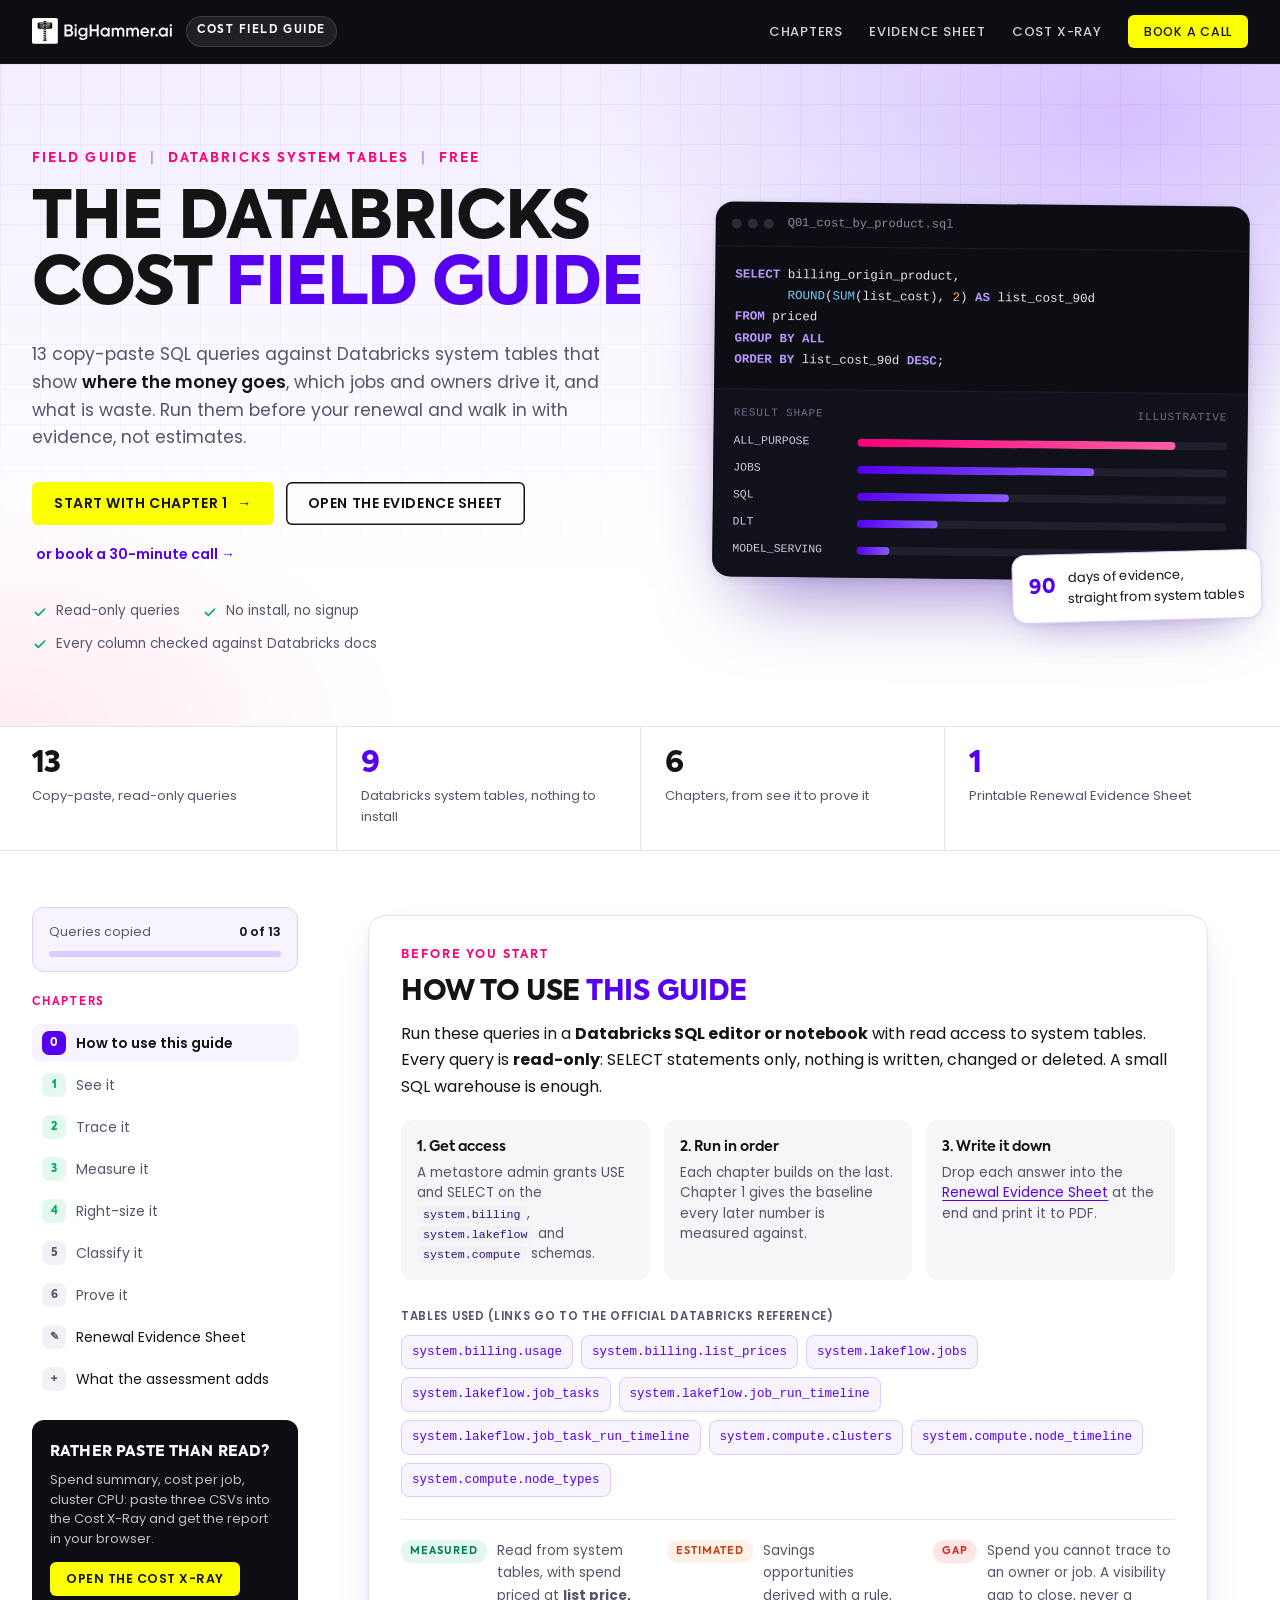
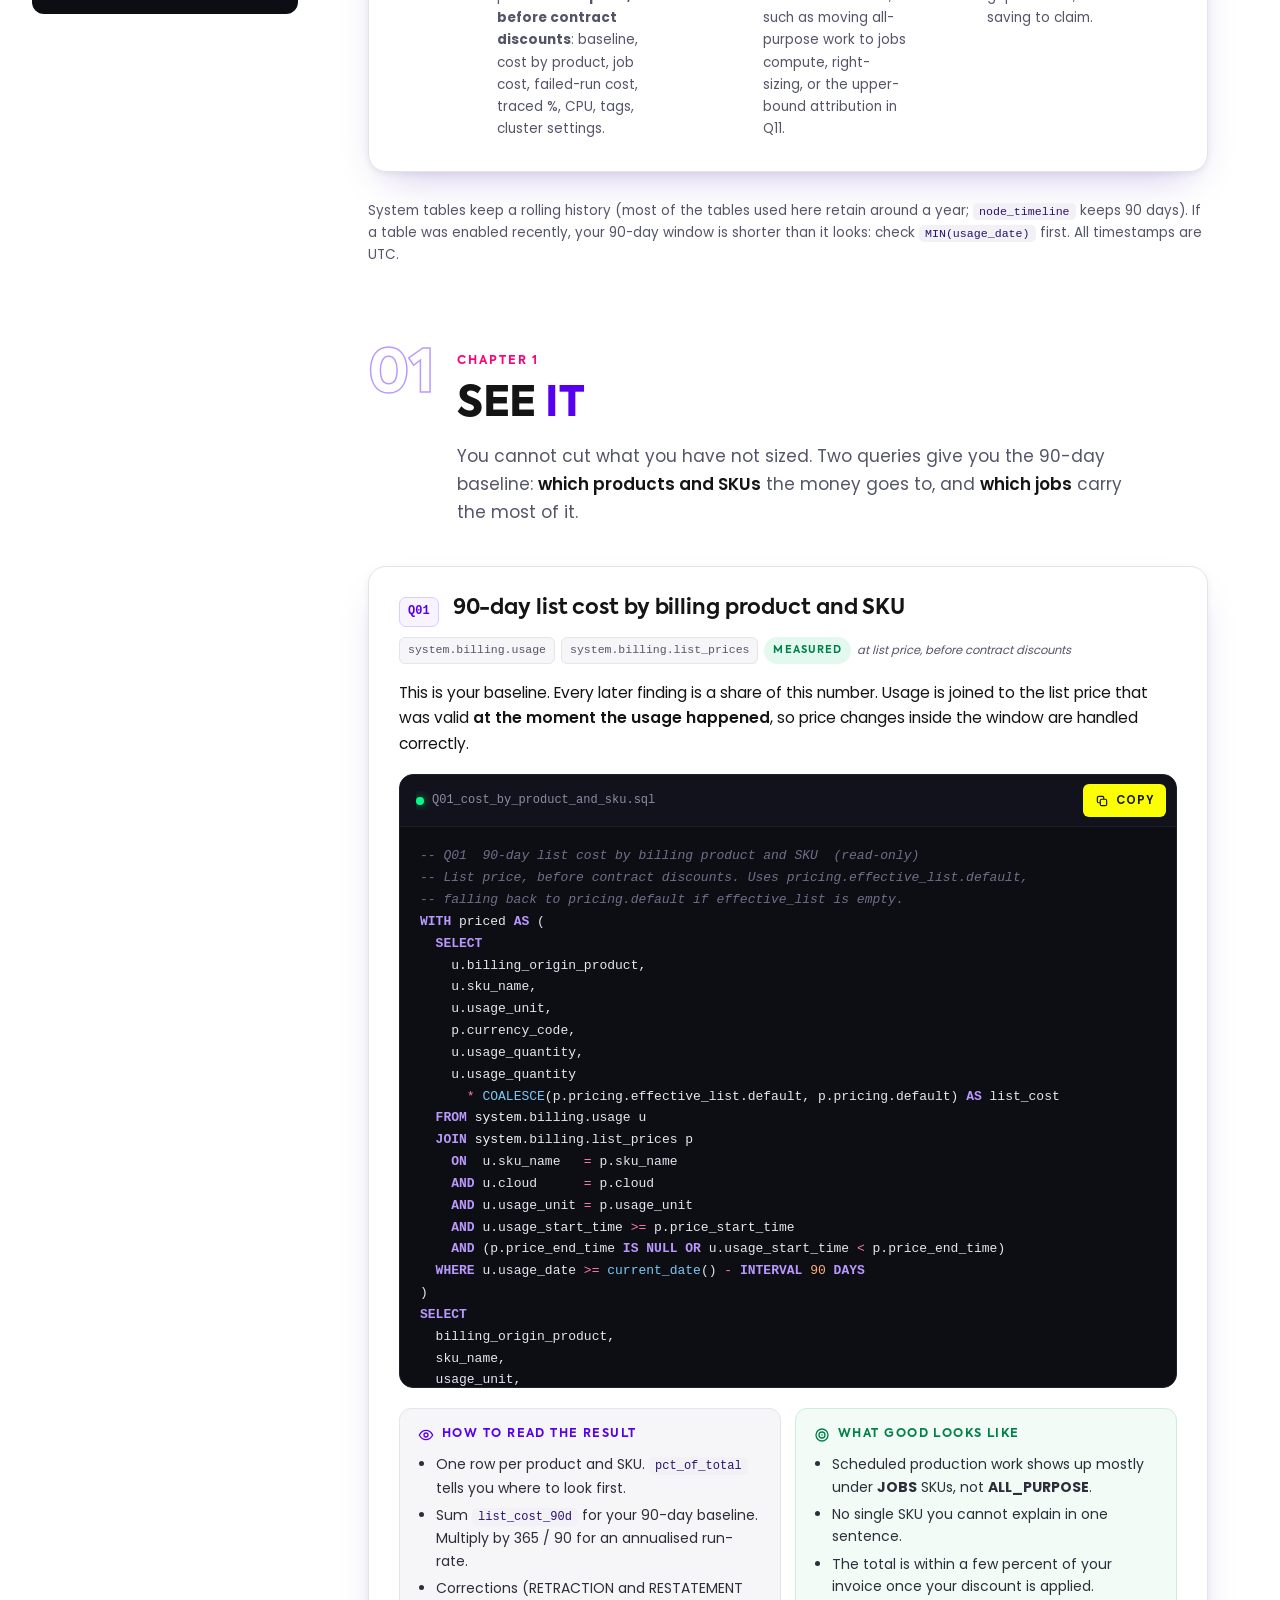
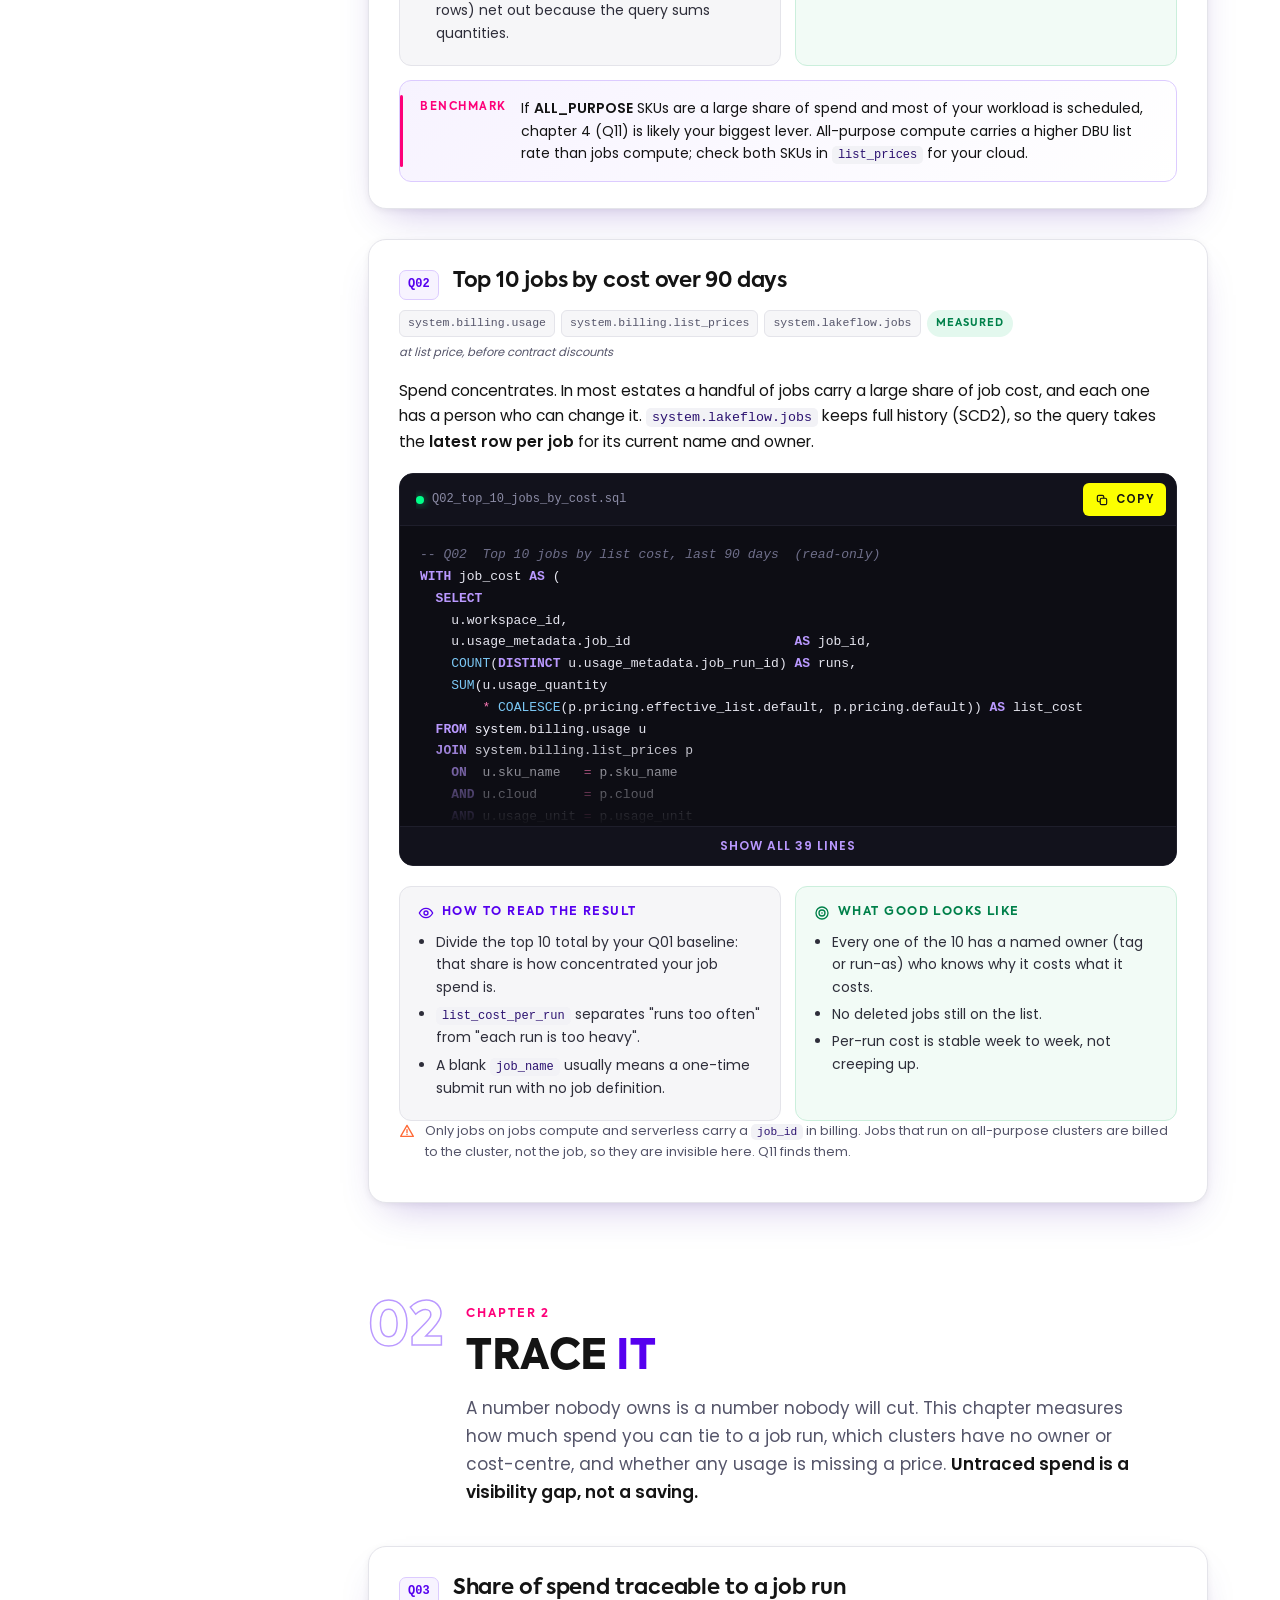
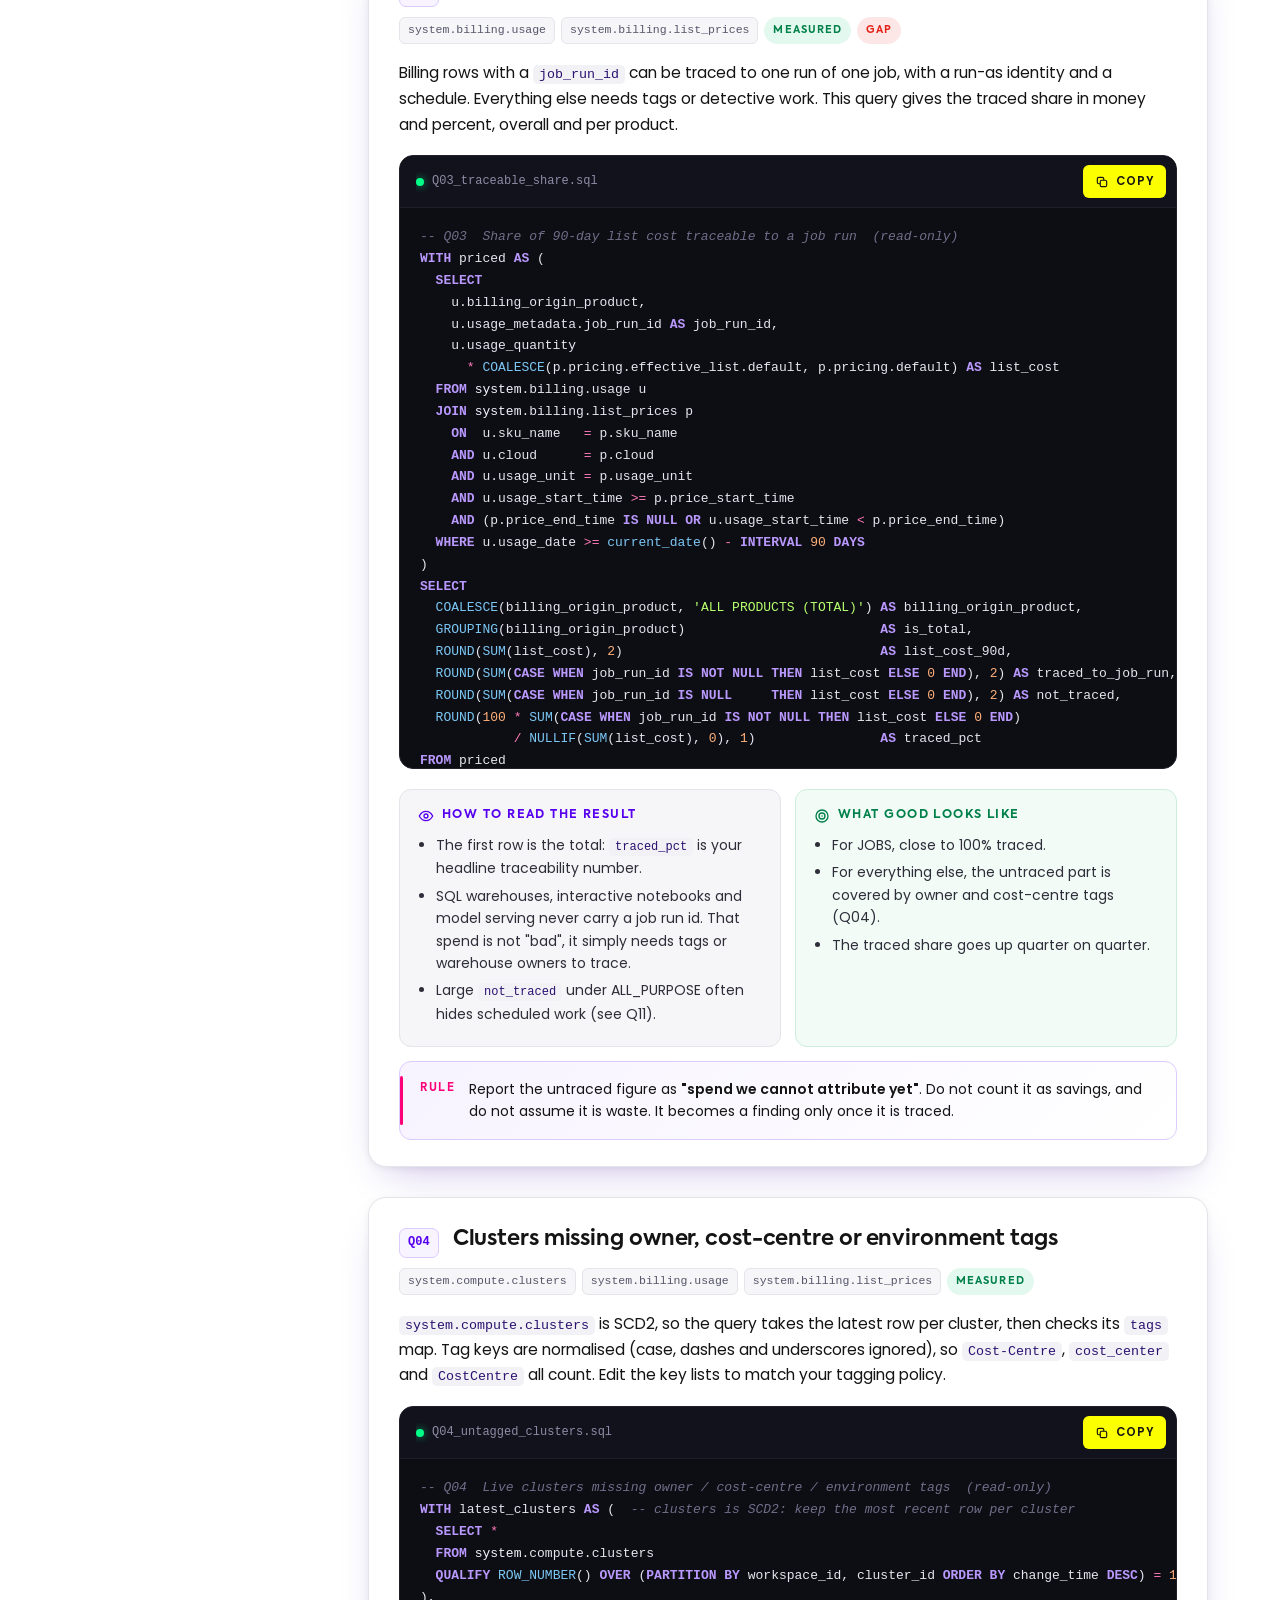
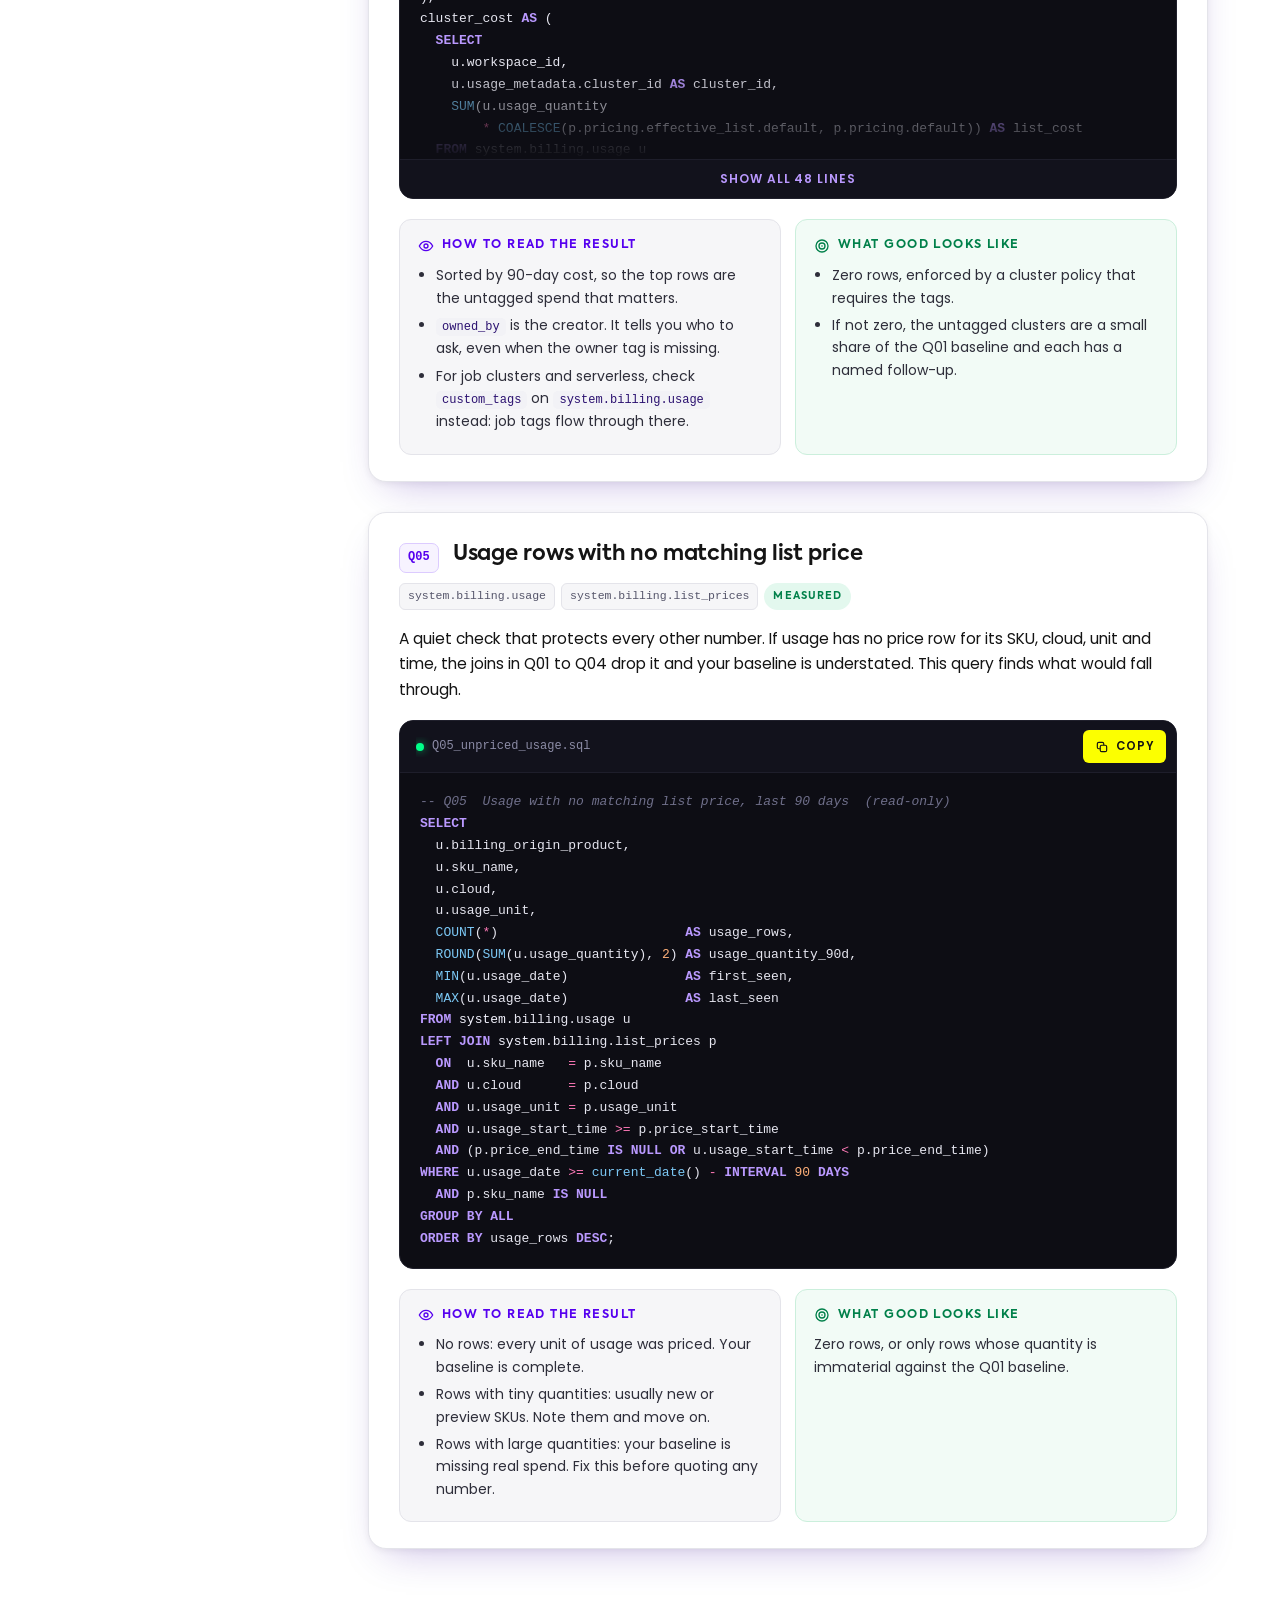
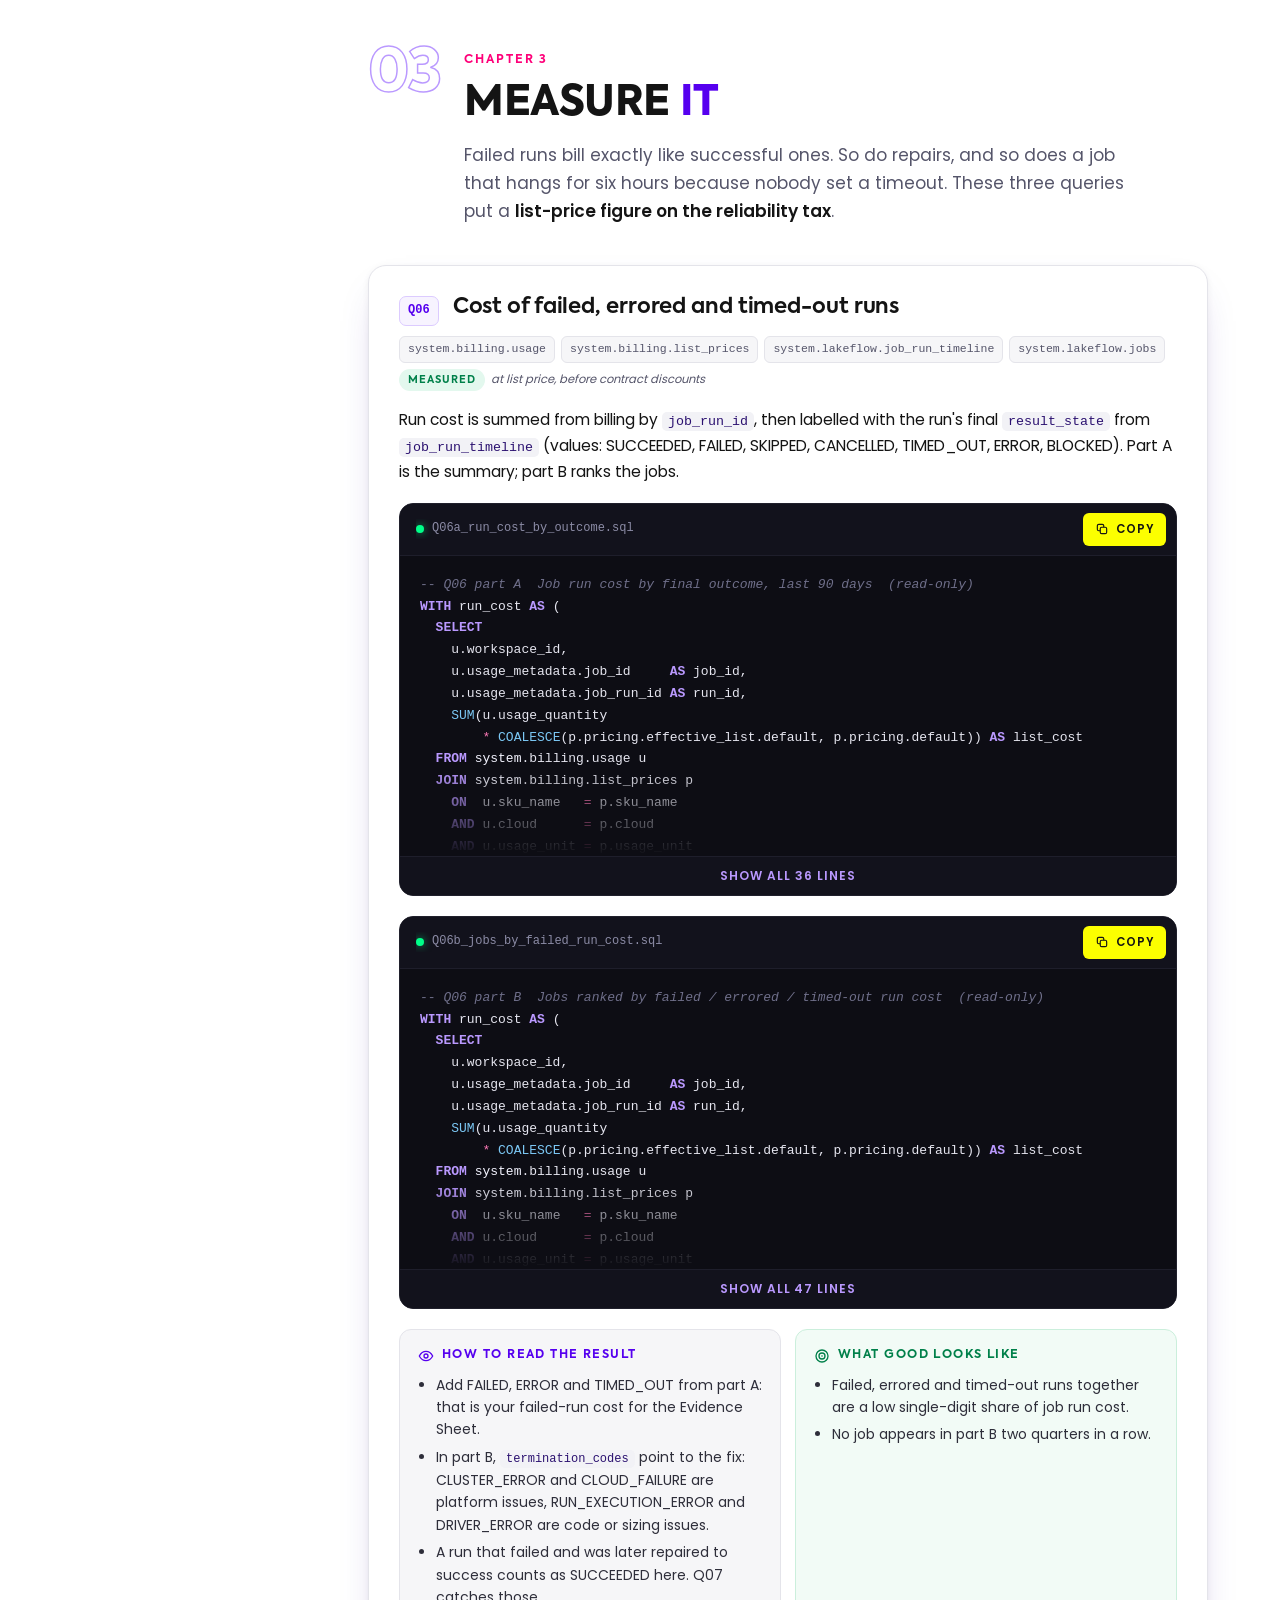
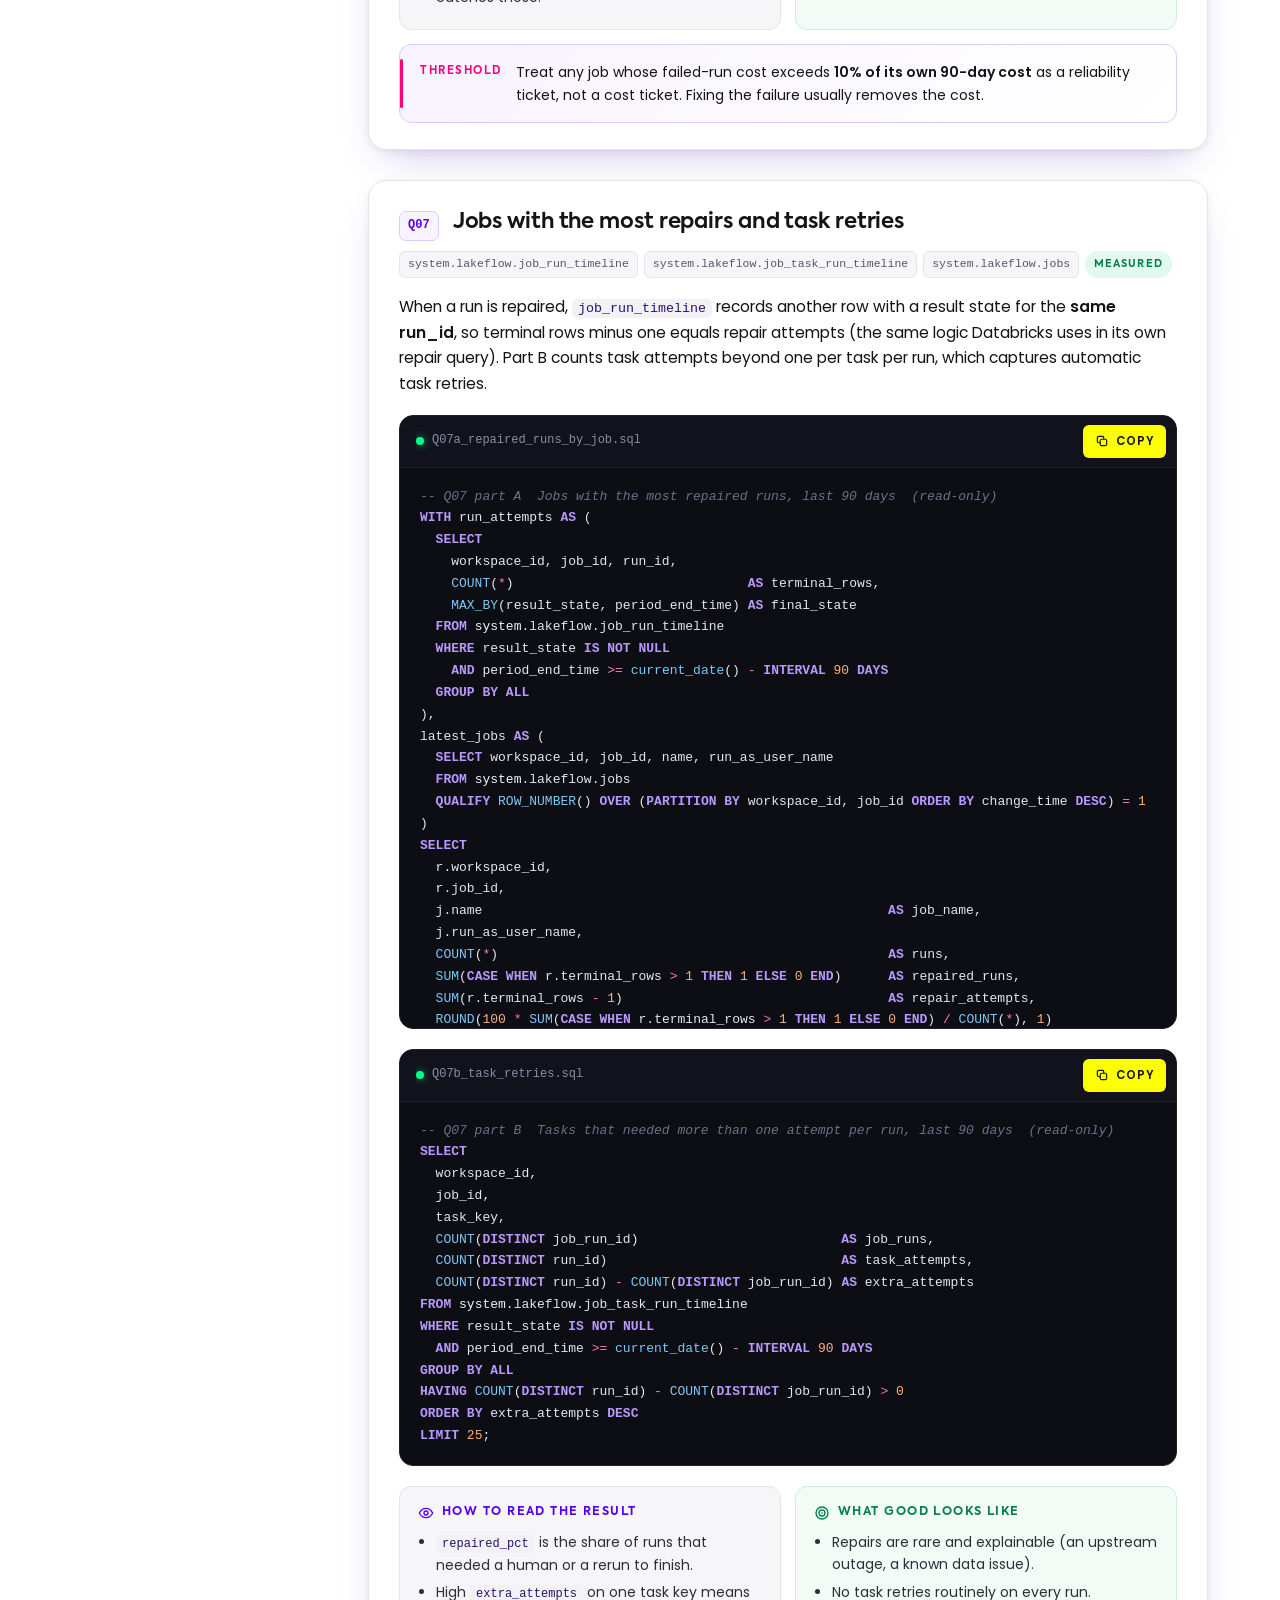
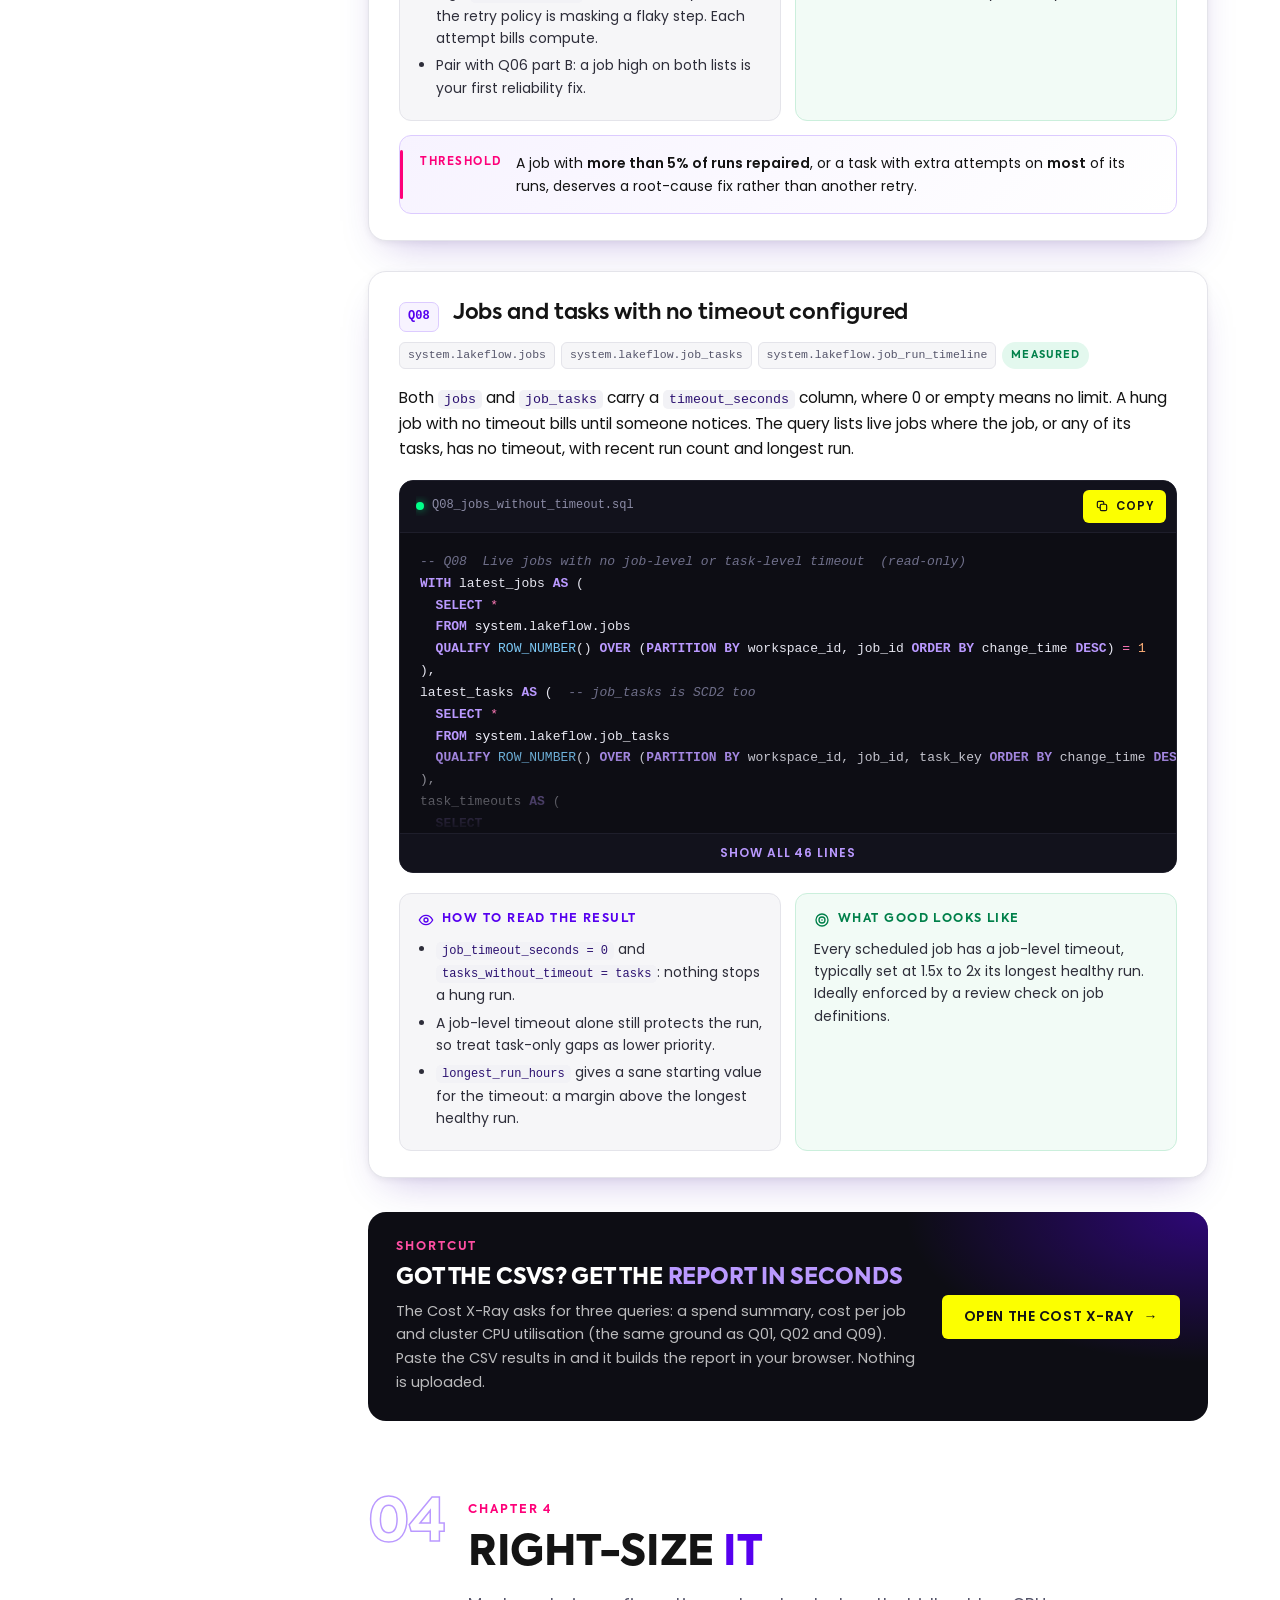
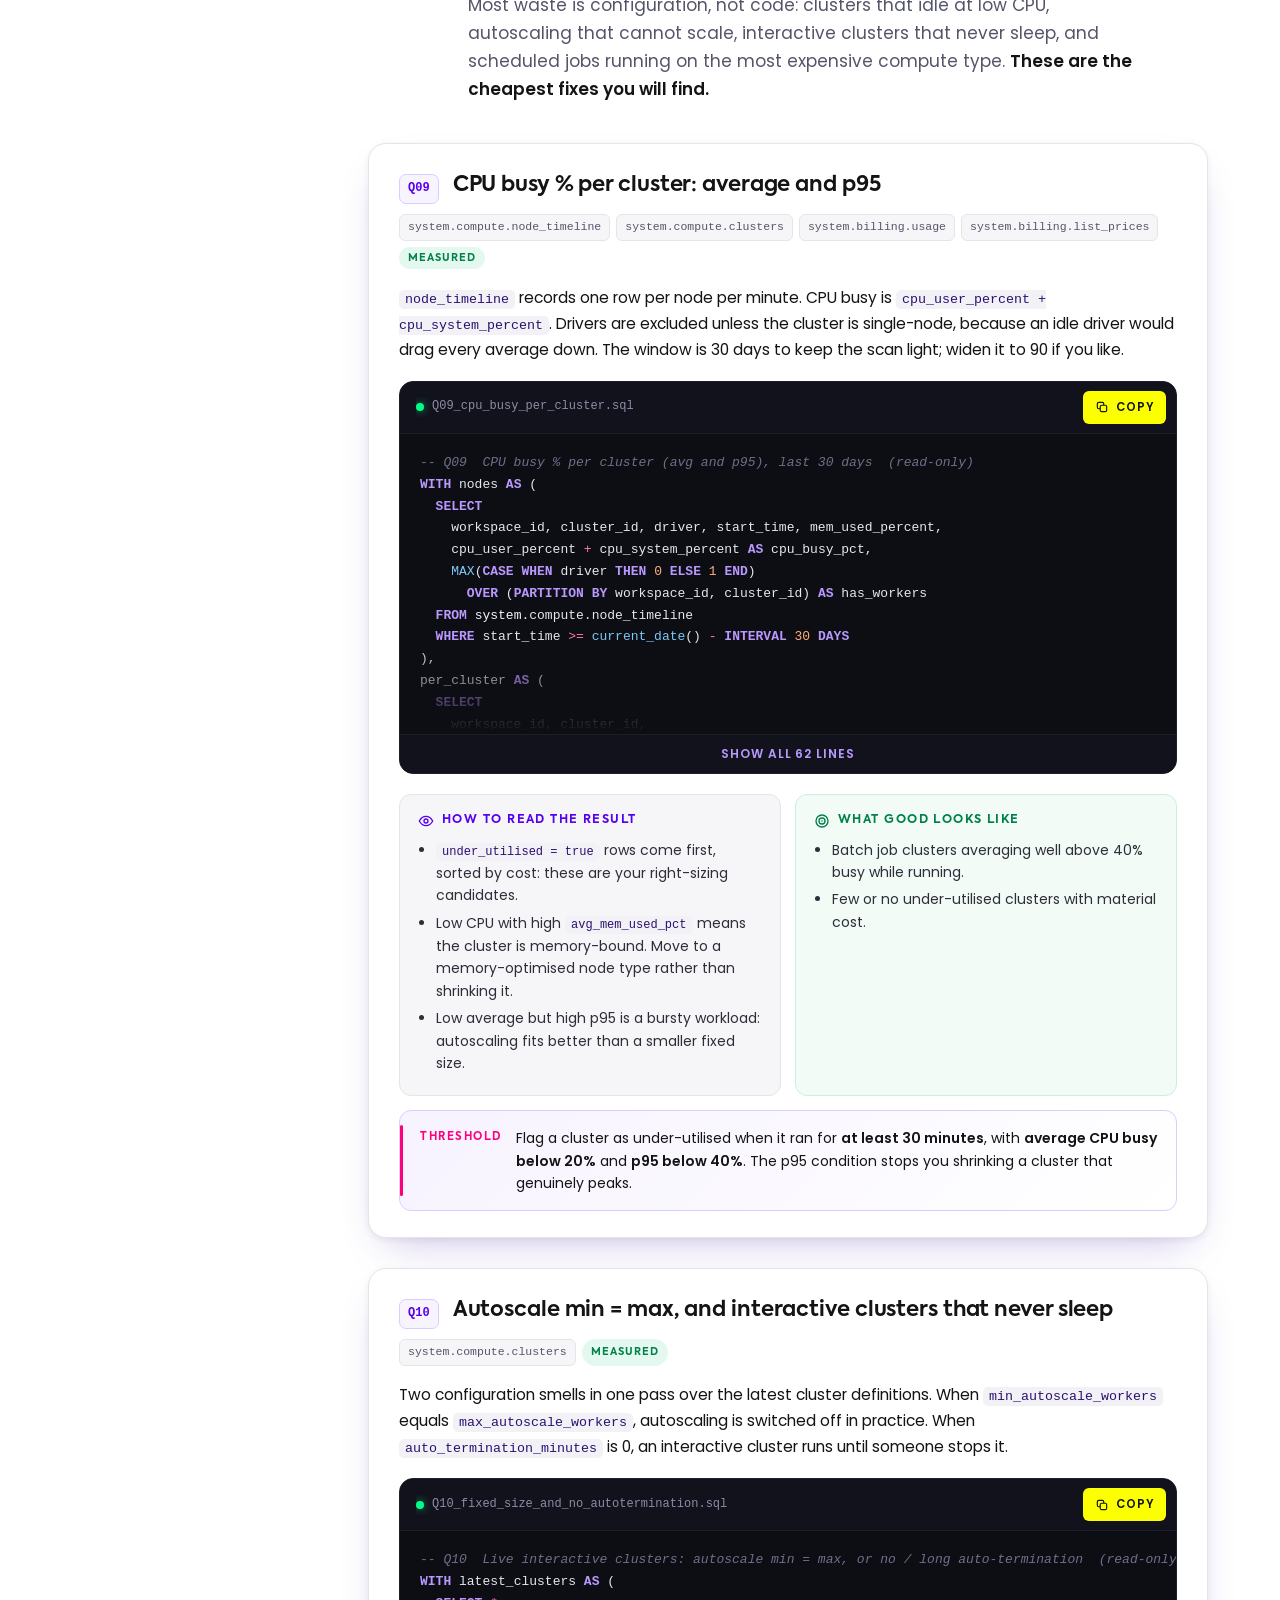
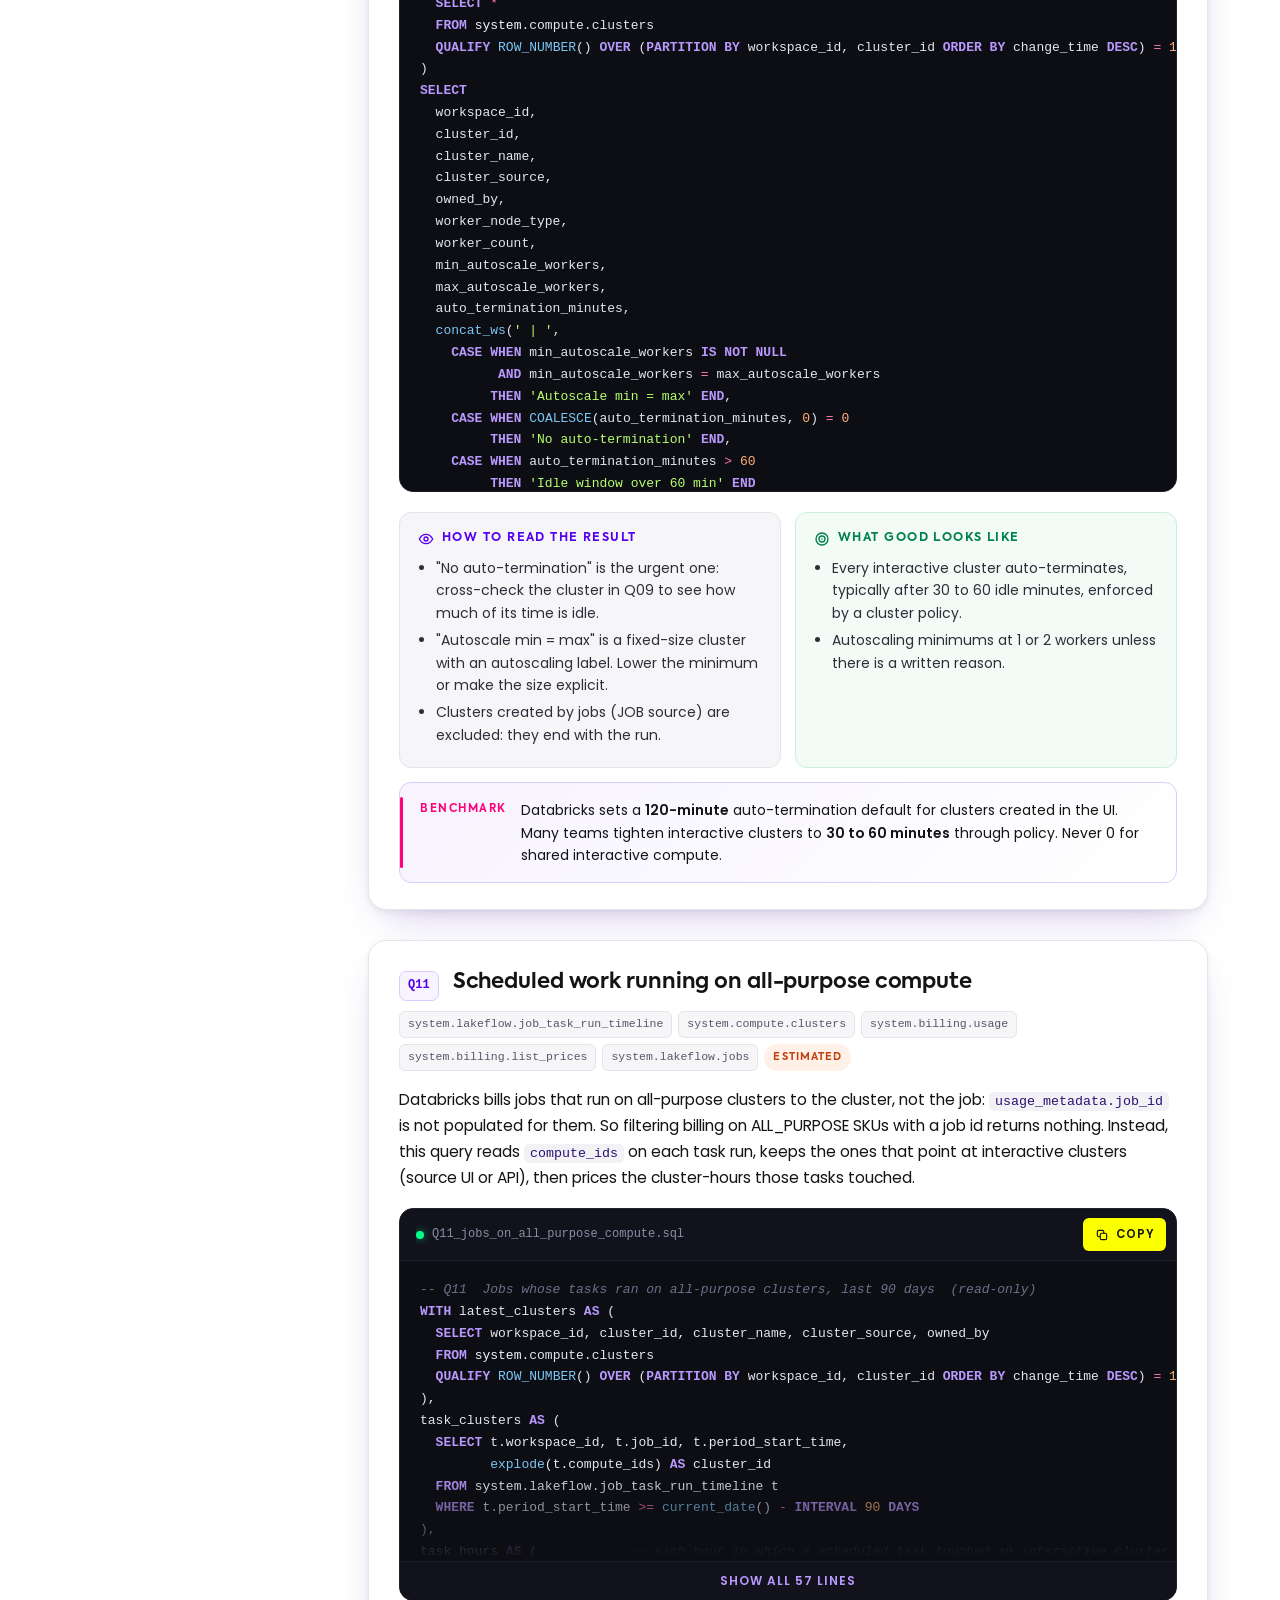
==== commit 51aed52d: "Align Measured/Estimated chips with email scheme; name Cost X-Ray queries Co-Authored-By: Claude Opu" ====
--- a/index.html
+++ b/index.html
@@ -141,7 +141,7 @@
       </ol>
       <div class="side-cta">
         <strong>Rather paste than read?</strong>
-        <p>Run three short queries, paste the CSVs into the Cost X-Ray and get the report in your browser.</p>
+        <p>Spend summary, cost per job, cluster CPU: paste three CSVs into the Cost X-Ray and get the report in your browser.</p>
         <a class="btn sm" href="https://adisuja.github.io/bighammer-cost-xray/?utm_source=cost-field-guide&amp;utm_medium=lead-magnet&amp;utm_campaign=dbx-webinar-nurture-2026&amp;utm_content=side-cta">Open the Cost X-Ray</a>
       </div>
     </div>
@@ -182,8 +182,8 @@
           <a href="https://docs.databricks.com/aws/en/admin/system-tables/compute" rel="noopener" target="_blank">system.compute.node_types</a>
         </div>
         <div class="legend">
-          <div><span class="chip measured">Measured</span><span>Read directly from system tables: usage quantities, run outcomes, CPU samples, cluster settings.</span></div>
-          <div><span class="chip estimated">Estimated</span><span>Usage multiplied by <b>list price, before contract discounts</b>, or cost apportioned by time. Treat these as relative, not invoice-grade.</span></div>
+          <div><span class="chip measured">Measured</span><span>Read from system tables, with spend priced at <b>list price, before contract discounts</b>: baseline, cost by product, job cost, failed-run cost, traced %, CPU, tags, cluster settings.</span></div>
+          <div><span class="chip estimated">Estimated</span><span>Savings opportunities derived with a rule, such as moving all-purpose work to jobs compute, right-sizing, or the upper-bound attribution in Q11.</span></div>
           <div><span class="chip waste">Gap</span><span>Spend you cannot trace to an owner or job. A visibility gap to close, never a saving to claim.</span></div>
         </div>
       </div>
@@ -203,7 +203,7 @@
 
       <article class="q" id="q01" data-q="q01">
         <div class="q-head"><span class="q-id">Q01</span><h3>90-day list cost by billing product and SKU</h3></div>
-        <div class="q-tables"><code>system.billing.usage</code><code>system.billing.list_prices</code><span class="chip estimated">Estimated</span></div>
+        <div class="q-tables"><code>system.billing.usage</code><code>system.billing.list_prices</code><span class="chip measured">Measured</span><span class="listnote">at list price, before contract discounts</span></div>
         <p class="q-why">This is your baseline. Every later finding is a share of this number. Usage is joined to the list price that was valid <b>at the moment the usage happened</b>, so price changes inside the window are handled correctly.</p>
 <pre><code class="sql" data-file="Q01_cost_by_product_and_sku.sql">-- Q01  90-day list cost by billing product and SKU  (read-only)
 -- List price, before contract discounts. Uses pricing.effective_list.default,
@@ -249,7 +249,7 @@
 
       <article class="q" id="q02" data-q="q02">
         <div class="q-head"><span class="q-id">Q02</span><h3>Top 10 jobs by cost over 90 days</h3></div>
-        <div class="q-tables"><code>system.billing.usage</code><code>system.billing.list_prices</code><code>system.lakeflow.jobs</code><span class="chip estimated">Estimated</span></div>
+        <div class="q-tables"><code>system.billing.usage</code><code>system.billing.list_prices</code><code>system.lakeflow.jobs</code><span class="chip measured">Measured</span><span class="listnote">at list price, before contract discounts</span></div>
         <p class="q-why">Spend concentrates. In most estates a handful of jobs carry a large share of job cost, and each one has a person who can change it. <code class="i">system.lakeflow.jobs</code> keeps full history (SCD2), so the query takes the <b>latest row per job</b> for its current name and owner.</p>
 <pre><code class="sql" data-file="Q02_top_10_jobs_by_cost.sql">-- Q02  Top 10 jobs by list cost, last 90 days  (read-only)
 WITH job_cost AS (
@@ -458,7 +458,7 @@
 
       <article class="q" id="q06" data-q="q06">
         <div class="q-head"><span class="q-id">Q06</span><h3>Cost of failed, errored and timed-out runs</h3></div>
-        <div class="q-tables"><code>system.billing.usage</code><code>system.billing.list_prices</code><code>system.lakeflow.job_run_timeline</code><code>system.lakeflow.jobs</code><span class="chip estimated">Estimated</span></div>
+        <div class="q-tables"><code>system.billing.usage</code><code>system.billing.list_prices</code><code>system.lakeflow.job_run_timeline</code><code>system.lakeflow.jobs</code><span class="chip measured">Measured</span><span class="listnote">at list price, before contract discounts</span></div>
         <p class="q-why">Run cost is summed from billing by <code class="i">job_run_id</code>, then labelled with the run's final <code class="i">result_state</code> from <code class="i">job_run_timeline</code> (values: SUCCEEDED, FAILED, SKIPPED, CANCELLED, TIMED_OUT, ERROR, BLOCKED). Part A is the summary; part B ranks the jobs.</p>
 <pre><code class="sql" data-file="Q06a_run_cost_by_outcome.sql">-- Q06 part A  Job run cost by final outcome, last 90 days  (read-only)
 WITH run_cost AS (
@@ -675,7 +675,7 @@
         <div>
           <span class="kicker">Shortcut</span>
           <h3>Got the CSVs? Get the <em>report in seconds</em></h3>
-          <p>The Cost X-Ray gives you three short queries. Paste their CSV results back in and it builds the report in your browser. Nothing is uploaded.</p>
+          <p>The Cost X-Ray asks for three queries: a spend summary, cost per job and cluster CPU utilisation (the same ground as Q01, Q02 and Q09). Paste the CSV results in and it builds the report in your browser. Nothing is uploaded.</p>
         </div>
         <a class="btn" href="https://adisuja.github.io/bighammer-cost-xray/?utm_source=cost-field-guide&amp;utm_medium=lead-magnet&amp;utm_campaign=dbx-webinar-nurture-2026&amp;utm_content=ch3-inline">Open the Cost X-Ray <span class="arr" aria-hidden="true">&rarr;</span></a>
       </aside>
@@ -1079,10 +1079,10 @@
       </div>
 
       <div class="sblock">
-        <div class="sblock-h"><span class="n">1</span><h4>90-day baseline</h4><span class="chip estimated">Estimated</span><span class="src">Q01</span></div>
+        <div class="sblock-h"><span class="n">1</span><h4>90-day baseline</h4><span class="chip measured">Measured</span><span class="listnote">at list price, before contract discounts</span><span class="src">Q01</span></div>
         <div class="sgrid">
           <div class="field"><label for="f-total">Total list cost</label><div class="money" data-cur="$"><input id="f-total" name="total" inputmode="decimal" placeholder="0"></div></div>
-          <div class="calc"><span class="flabel">Annualised run-rate</span><span class="v" id="c-annual">&nbsp;</span></div>
+          <div class="calc"><span class="flabel">Annualised run-rate (projection)</span><span class="v" id="c-annual">&nbsp;</span></div>
           <div class="field"><label for="f-top1">Largest product, % of total</label><input id="f-top1" name="top1" placeholder="e.g. JOBS, 0%"></div>
           <div class="field"><label for="f-top2">Second product, % of total</label><input id="f-top2" name="top2" placeholder="e.g. ALL_PURPOSE, 0%"></div>
         </div>
@@ -1099,7 +1099,7 @@
       </div>
 
       <div class="sblock">
-        <div class="sblock-h"><span class="n">3</span><h4>Top 10 jobs and owners</h4><span class="chip estimated">Estimated</span><span class="src">Q02</span></div>
+        <div class="sblock-h"><span class="n">3</span><h4>Top 10 jobs and owners</h4><span class="chip measured">Measured</span><span class="listnote">at list price, before contract discounts</span><span class="src">Q02</span></div>
         <table class="tbl jobs" id="jobs-tbl">
           <thead><tr><th></th><th>Job</th><th>Owner</th><th style="width:150px">90-day list cost</th><th style="width:190px">Next action</th></tr></thead>
           <tbody></tbody>
@@ -1111,7 +1111,7 @@
       </div>
 
       <div class="sblock">
-        <div class="sblock-h"><span class="n">4</span><h4>Reliability cost</h4><span class="chip estimated">Estimated</span><span class="src">Q06, Q07, Q08</span></div>
+        <div class="sblock-h"><span class="n">4</span><h4>Reliability cost</h4><span class="chip measured">Measured</span><span class="listnote">at list price, before contract discounts</span><span class="src">Q06, Q07, Q08</span></div>
         <div class="sgrid">
           <div class="field"><label for="f-failed">Failed, errored, timed-out run cost</label><div class="money" data-cur="$"><input id="f-failed" name="failed" inputmode="decimal" placeholder="0"></div></div>
           <div class="calc"><span class="flabel">Share of baseline</span><span class="v" id="c-failedpct">&nbsp;</span></div>
@@ -1121,7 +1121,7 @@
       </div>
 
       <div class="sblock">
-        <div class="sblock-h"><span class="n">5</span><h4>Right-sizing flags</h4><span class="chip measured">Measured</span><span class="src">Q09, Q10, Q11</span></div>
+        <div class="sblock-h"><span class="n">5</span><h4>Right-sizing flags</h4><span class="chip measured">Measured</span><span class="chip estimated">Estimated: Q11</span><span class="src">Q09, Q10, Q11</span></div>
         <div class="sgrid">
           <div class="field"><label for="f-underutil">Under-utilised clusters</label><input id="f-underutil" name="underutil" inputmode="numeric" placeholder="0"></div>
           <div class="field"><label for="f-underutilcost">Their 30-day list cost</label><div class="money" data-cur="$"><input id="f-underutilcost" name="underutilcost" inputmode="decimal" placeholder="0"></div></div>
@@ -1197,7 +1197,7 @@
 
     <div class="tools">
       <a class="tool" href="https://adisuja.github.io/bighammer-cost-xray/?utm_source=cost-field-guide&amp;utm_medium=lead-magnet&amp;utm_campaign=dbx-webinar-nurture-2026&amp;utm_content=tools-xray">
-        <span class="kicker">Free tool</span><b>Cost X-Ray</b><span>Paste the CSVs from three short queries and get an instant report. Runs in your browser.</span><span class="go">Open the X-Ray &rarr;</span></a>
+        <span class="kicker">Free tool</span><b>Cost X-Ray</b><span>Paste three CSVs (spend summary, cost per job, cluster CPU utilisation) and get an instant report. Runs in your browser.</span><span class="go">Open the X-Ray &rarr;</span></a>
       <a class="tool" href="https://assessment.bighammerops.com/?utm_source=cost-field-guide&amp;utm_medium=lead-magnet&amp;utm_campaign=dbx-webinar-nurture-2026&amp;utm_content=tools-assessment">
         <span class="kicker">Offline</span><b>Full assessment</b><span>Seven read-only SQL queries in your own SQL warehouse. One defensible report back.</span><span class="go">Start the assessment &rarr;</span></a>
       <a class="tool" href="https://bighammer.ai/book-demo/?utm_source=cost-field-guide&amp;utm_medium=lead-magnet&amp;utm_campaign=dbx-webinar-nurture-2026&amp;utm_content=tools-book">
--- a/assets/site.css
+++ b/assets/site.css
@@ -142,6 +142,7 @@
 .legend > div{display:flex;gap:10px;align-items:flex-start;flex:1 1 220px}
 .chip{font-size:10.5px;padding:4px 9px;letter-spacing:.1em;flex-shrink:0;line-height:1.4}
 .note{font-size:13.5px;color:var(--grey-600)}
+.listnote{font-size:11.5px;color:var(--grey-600);align-self:center;font-style:italic}
 
 /* chapter */
 .chapter{padding-top:72px}
@@ -467,6 +468,7 @@
   html.print-sheet .field{gap:1px}
   html.print-sheet .sblock-h .n{width:20px;height:20px;font-size:9pt;border-radius:6px}
   html.print-sheet .chip{font-size:6.5pt;padding:2px 7px}
+  html.print-sheet .listnote{font-size:7pt}
   html.print-sheet .field textarea{height:auto!important;min-height:0}
   html.print-sheet .sheet-head{margin-bottom:2px}
   html.print-sheet ::placeholder{color:transparent!important}
